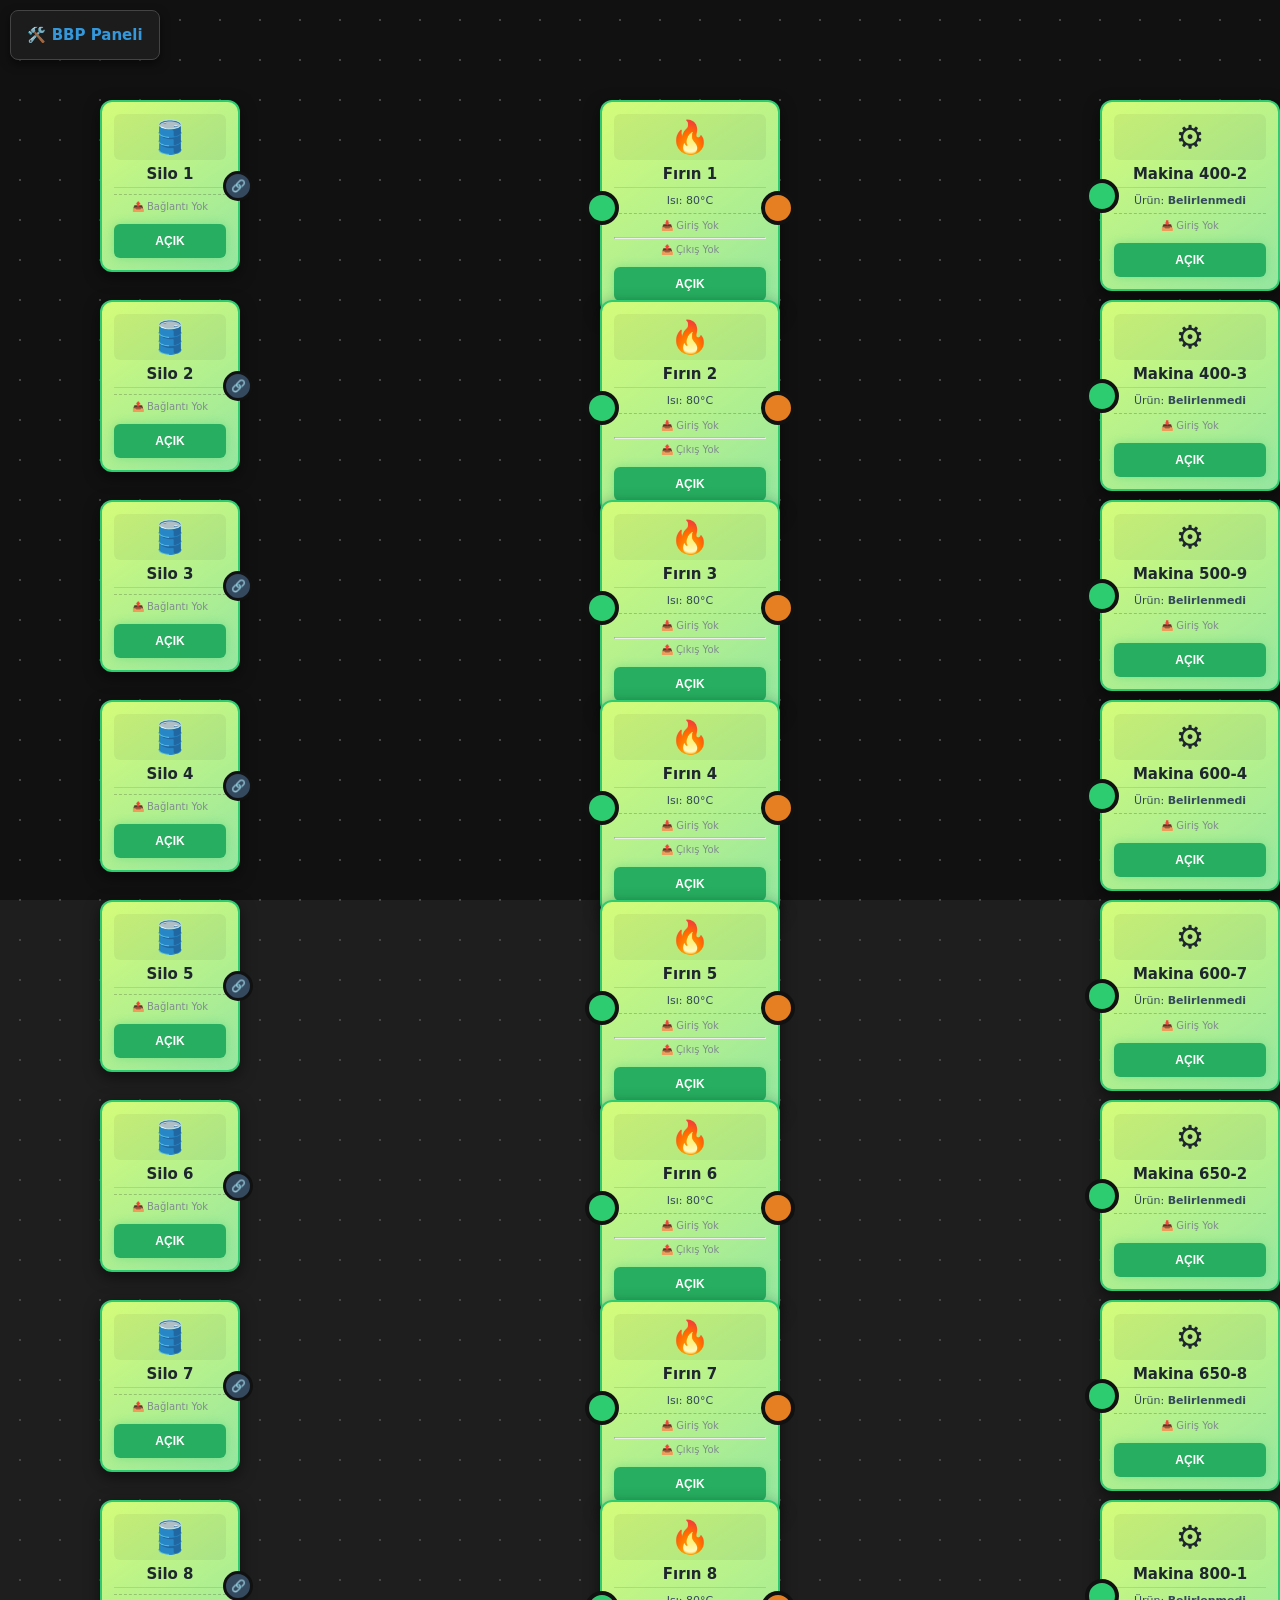
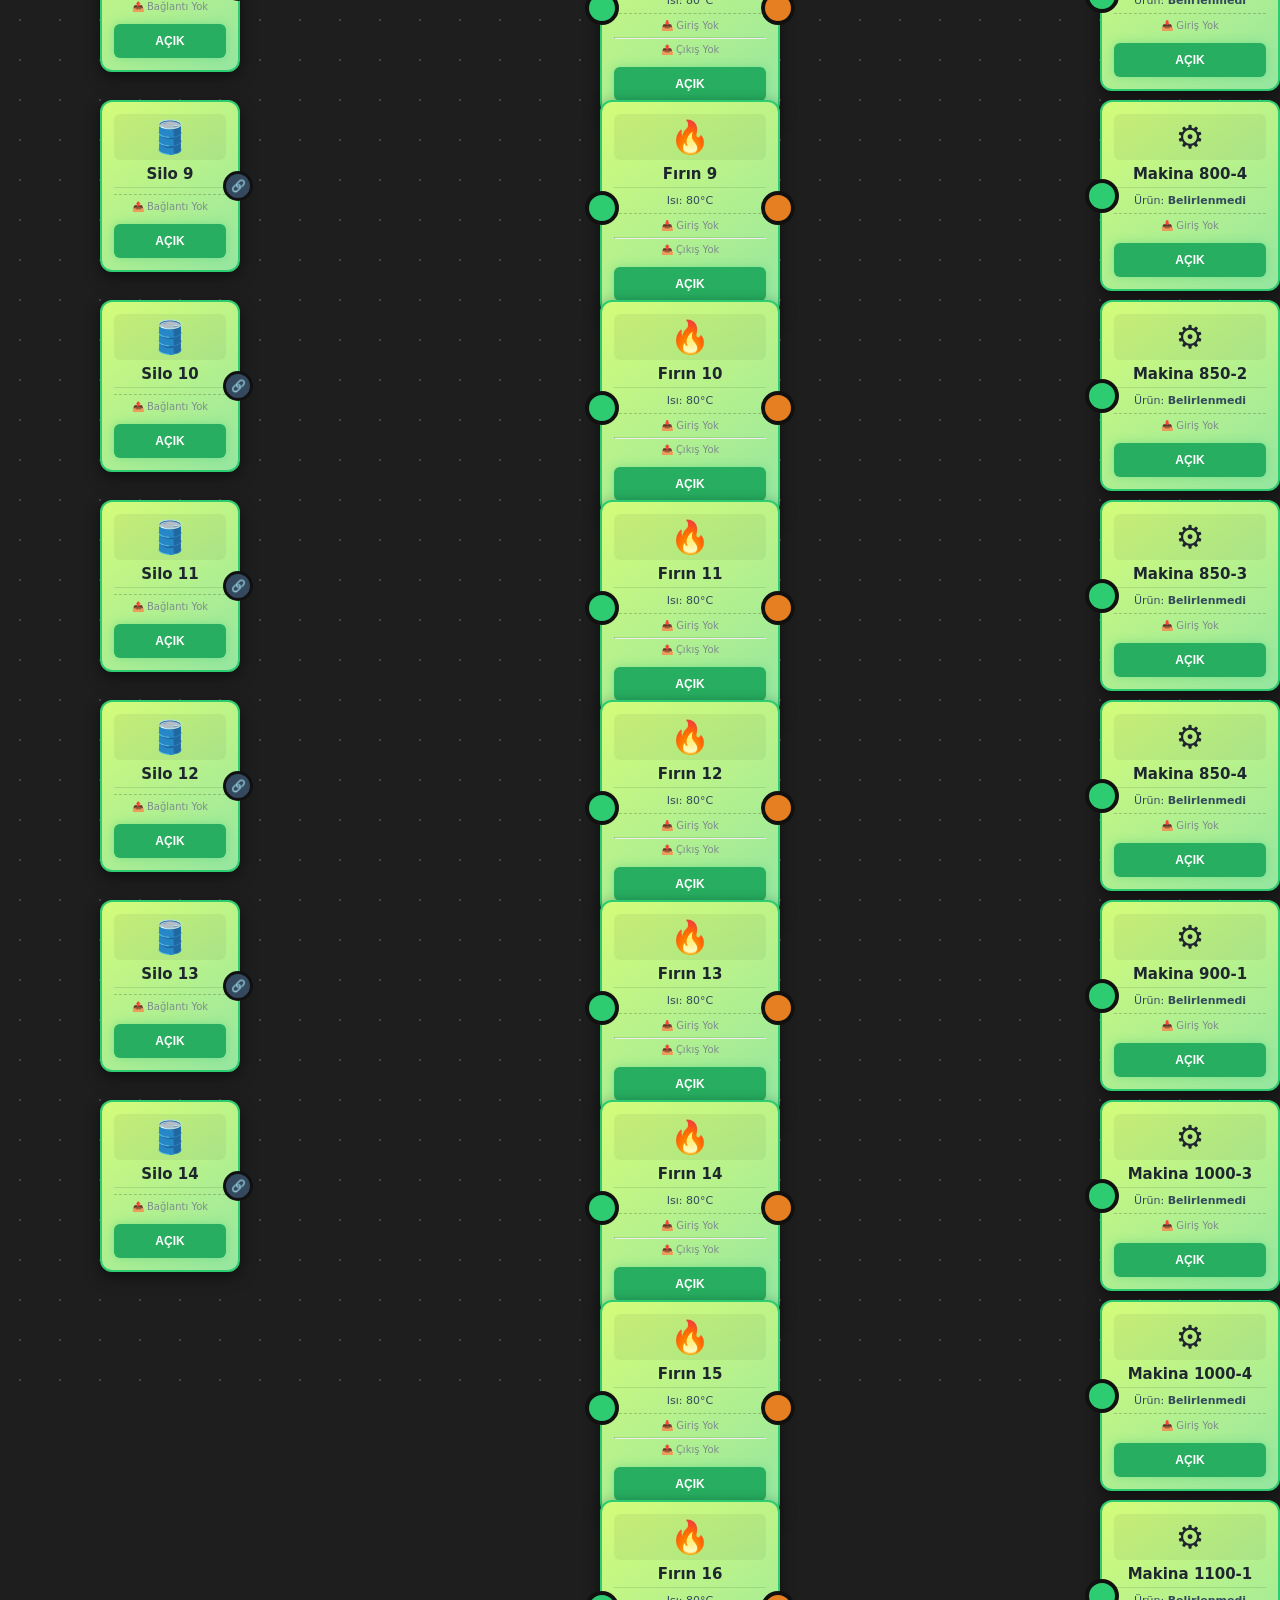
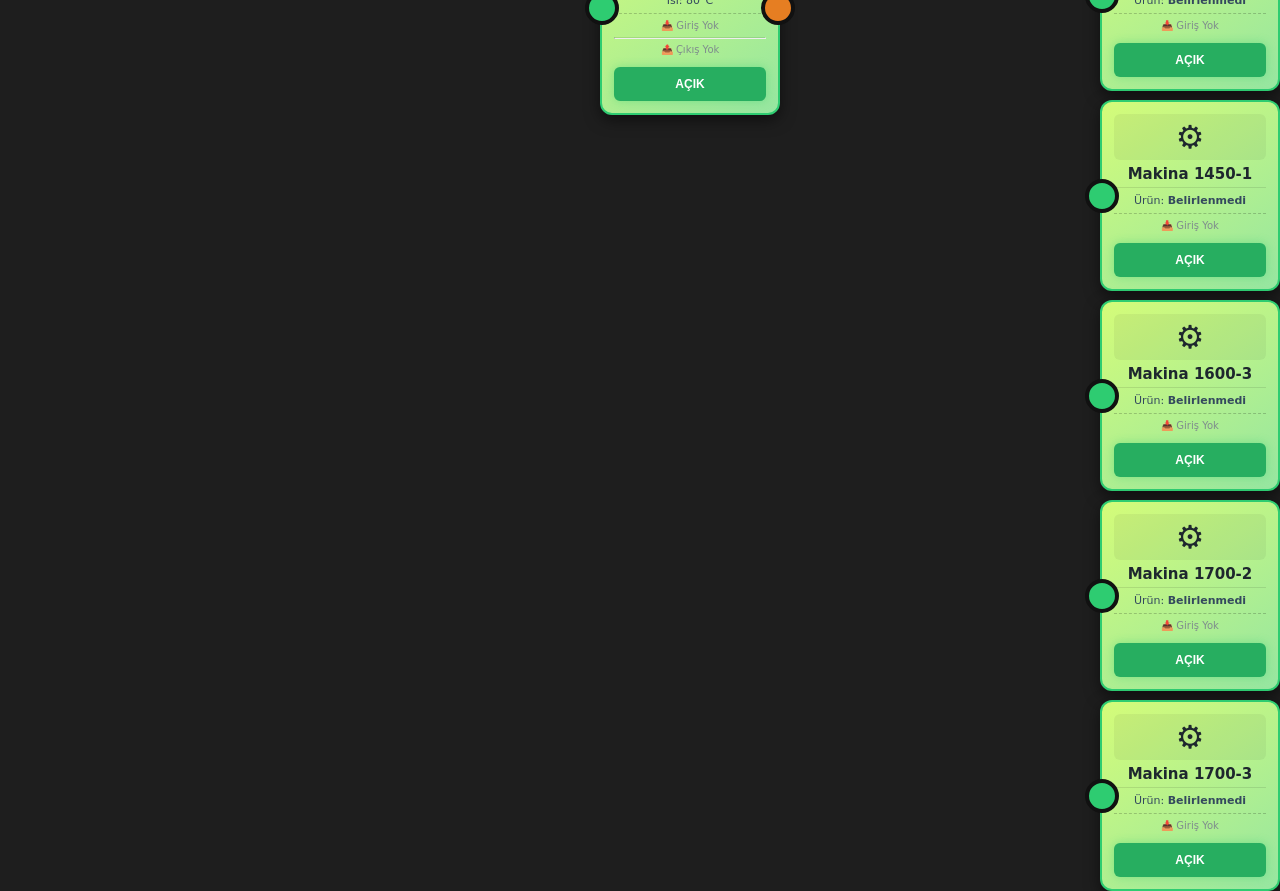
==== index.html @ f8eae9a3 "Update title and content in index.html" ====
<!DOCTYPE html>
<html lang="tr">
<head>
    <meta charset="UTF-8">
    <meta name="viewport" content="width=device-width, initial-scale=1.0, maximum-scale=1.0, user-scalable=no, viewport-fit=cover">
    <title>BBP Kunststoffwerk - SCADA v3.0 Çoklu Besleme</title>
    <link rel="stylesheet" href="css/style.css">
</head>
<body>

    <div id="kontrol-paneli">
        <h2 id="panel-baslik">🛠️ BBP Paneli</h2>
        <div id="panel-icerik">
            <div class="zoom-araclari">
                <button id="btn-zoom-out">-</button>
                <span id="zoom-seviyesi">100%</span>
                <button id="btn-zoom-in">+</button>
            </div>
            <button id="btn-kilitle" class="kilit-acik">🔓 Konumlar Serbest</button>
            <p style="font-size:10px; color:#aaa; margin:6px 0 0 0; text-align:center;">
                Makinalara artık 3 adede kadar varil eklenebilir.
            </p>
            <div style="font-size:9px; color:#f1c40f; text-align:center; margin-top:4px; border-top:1px solid #444; padding-top:2px; font-weight:bold;">v3.0 - Çoklu Konteyner</div>
        </div>
    </div>

    <!-- MİKRO-DENETİM BİLDİRİMİ -->
    <div id="audit-toast" class="audit-toast" style="display:none;">
        <div class="audit-icerik">
            <span id="audit-mesaj">Silo 1 (0002.01B) hala aynı mı?</span>
            <div class="audit-butonlar">
                <button id="btn-audit-evet" class="btn-onay">👍 Evet, Aynı</button>
                <button id="btn-audit-hayir" class="btn-red">🛑 Hayır, Değişti</button>
            </div>
        </div>
    </div>

    <main id="fabrika-sahasi">
        <div id="sahne">
            <canvas id="cizim-alani" width="3000" height="3000"></canvas>
            <div id="cihazlar-kapsayici"></div>
        </div>
    </main>

    <!-- AKILLI MODAL (3 KONTEYNER SLOTU İLE) -->
    <div id="detay-modal" class="modal" style="display: none;">
        <div class="modal-icerik">
            <span class="kapat-btn" id="modal-kapat">&times;</span>
            <h3 id="modal-baslik">Detay Ayarları</h3>
            
            <div id="makina-recete-alani" style="display:none; background:#dff9fb; padding:10px; border-radius:5px; margin-bottom:10px;">
                <label style="color:#2980b9; font-weight:bold; font-size:12px;">🧠 Hafızadaki Üretim Reçeteleri:</label>
                <select id="modal-recete-secici" class="modal-input" style="padding:8px; margin-top:4px;"></select>
                <button id="btn-recete-yukle" style="background:#2980b9; color:#fff; border:none; padding:8px; border-radius:4px; cursor:pointer; width:100%; font-weight:bold;">🔄 Seçili Reçeteyi Haritaya Bağla</button>
            </div>

            <label id="modal-etiket">Ana Bilgi / Ürün Kodu:</label>
            <input type="text" id="modal-input-veri" class="modal-input">
            
            <div id="silo-ozel-bilgiler" style="display: none;">
                <label>Artikel Kodu:</label>
                <input type="text" id="modal-input-kod" class="modal-input">
                <label>Teknik Özellikler / Notlar:</label>
                <textarea id="modal-input-teknik" class="modal-input" rows="2"></textarea>
            </div>

            <!-- YENİ: 3 SLOTLU EK BESLEME ALANI -->
            <div id="ek-besleme-alani" style="display: none; background: #ffeaa7; padding: 10px; border-radius: 5px; margin-bottom: 10px;">
                <h4 style="margin: 0 0 8px 0; color: #d35400; font-size:13px;">➕ Ek Konteyner / Dozajlama</h4>
                
                <div id="ek-slot-1">
                    <label style="font-size:11px; font-weight:bold;">1. Ünite:</label>
                    <div style="display:flex; gap:5px; margin-bottom:8px;">
                        <select id="modal-ek-tip-1" class="modal-input" style="padding:6px; margin:0; flex:1;">
                            <option value="yok">Yok</option><option value="merkez">Merkezî</option><option value="lokal">Lokal</option>
                        </select>
                        <input type="text" id="modal-ek-malzeme-1" class="modal-input" placeholder="Malzeme..." style="padding:6px; margin:0; flex:2;">
                    </div>
                </div>

                <div id="ek-slot-2" style="display: none; border-top:1px dashed #d35400; padding-top:8px;">
                    <label style="font-size:11px; font-weight:bold;">2. Ünite (Sadece Makine):</label>
                    <div style="display:flex; gap:5px; margin-bottom:8px;">
                        <select id="modal-ek-tip-2" class="modal-input" style="padding:6px; margin:0; flex:1;">
                            <option value="yok">Yok</option><option value="merkez">Merkezî</option><option value="lokal">Lokal</option>
                        </select>
                        <input type="text" id="modal-ek-malzeme-2" class="modal-input" placeholder="Malzeme..." style="padding:6px; margin:0; flex:2;">
                    </div>
                </div>

                <div id="ek-slot-3" style="display: none; border-top:1px dashed #d35400; padding-top:8px;">
                    <label style="font-size:11px; font-weight:bold;">3. Ünite (Sadece Makine):</label>
                    <div style="display:flex; gap:5px; margin-bottom:4px;">
                        <select id="modal-ek-tip-3" class="modal-input" style="padding:6px; margin:0; flex:1;">
                            <option value="yok">Yok</option><option value="merkez">Merkezî</option><option value="lokal">Lokal</option>
                        </select>
                        <input type="text" id="modal-ek-malzeme-3" class="modal-input" placeholder="Malzeme..." style="padding:6px; margin:0; flex:2;">
                    </div>
                </div>
            </div>
            
            <div id="gelen-baglantilar-alani" style="background: #eef2f5; padding: 10px; border-radius: 5px; margin-bottom: 10px;">
                <h4 style="margin: 0 0 5px 0; color: #2c3e50; font-size:14px;">📥 Gelen Malzemeler</h4>
                <ul id="gelen-listesi" style="margin: 0; padding-left: 0; list-style:none; font-size: 13px; color: #444;"></ul>
            </div>
            
            <div id="modal-baglanti-alani">
                <hr>
                <h4 style="margin-bottom: 5px; font-size:14px;">📤 Giden Bağlantı Seçimi</h4>
                <div id="silo-kanallari-inputlari">
                    <label style="color:#f1c40f; font-weight:bold;">Kanal 1 Hedefleri:</label> <div id="modal-kanal-1" class="hedef-secici"></div>
                    <label style="color:#3498db; font-weight:bold;">Kanal 2 Hedefleri:</label> <div id="modal-kanal-2" class="hedef-secici"></div>
                    <label style="color:#e74c3c; font-weight:bold;">Kanal 3 Hedefleri:</label> <div id="modal-kanal-3" class="hedef-secici"></div>
                    <label style="color:#bdc3c7; font-weight:bold;">Kanal 4 Hedefleri:</label> <div id="modal-kanal-4" class="hedef-secici"></div>
                </div>
                <div id="firin-hedef-inputu" style="display: none;">
                    <label style="color:#e67e22; font-weight:bold;">Hedef Makinalar:</label> <div id="modal-firin-hedef" class="hedef-secici"></div>
                </div>
            </div>
            
            <button id="modal-kaydet" class="kaydet-btn">Kaydet (Reçeteyi Öğren)</button>
            <button id="modal-kapat-alt" class="kapat-alt-btn">İptal / Kapat</button>
        </div>
    </div>

    <script src="js/script.js"></script>
</body>
</html>
---- css/style.css ----
:root {
  --bg: #1e1e1e; --card: #2c3e50; --text: #ecf0f1;
  --accent: #3498db; --danger: #e74c3c; --success: #2ecc71;
  font-family: system-ui, sans-serif;
}
* { box-sizing: border-box; } 
body { margin: 0; background: var(--bg); color: var(--text); overflow: hidden; user-select: none; -webkit-user-select: none; }

#kontrol-paneli { position: fixed; top: 10px; left: 10px; z-index: 2000; background: rgba(30, 30, 30, 0.95); backdrop-filter: blur(5px); padding: 10px; border-radius: 8px; border: 1px solid #444; box-shadow: 0 4px 10px rgba(0,0,0,0.5); width: 150px; transition: all 0.3s ease; overflow: hidden; }
#panel-baslik { margin: 0; font-size: 15px; color: #3498db; text-align: center; cursor: pointer; padding: 5px 0;}
#panel-icerik { max-height: 0; opacity: 0; transition: all 0.3s ease; }
#kontrol-paneli:hover, #kontrol-paneli.acik { width: 180px; }
#kontrol-paneli:hover #panel-icerik, #kontrol-paneli.acik #panel-icerik { max-height: 250px; opacity: 1; margin-top: 10px; }

.zoom-araclari { display: flex; align-items: center; justify-content: space-between; gap: 5px; }
.zoom-araclari button { background: #333; color: #fff; border: 1px solid #555; padding: 10px 14px; border-radius: 6px; font-weight:bold; font-size: 16px; cursor:pointer;}
#zoom-seviyesi { font-size: 14px; font-weight: bold; width: 45px; text-align: center; }

#btn-kilitle { width: 100%; margin-top: 8px; border: none; padding: 8px; border-radius: 6px; font-weight: bold; font-size: 11px; cursor: pointer; color: white; transition: 0.2s; }
.kilit-acik { background: #e74c3c; }
.kilit-kapali { background: #27ae60; box-shadow: 0 0 8px rgba(46, 204, 113, 0.5); }

#fabrika-sahasi { width: 100vw; height: 100vh; position: relative; background: #111; touch-action: none; }
#sahne { width: 3000px; height: 3000px; position: absolute; top: 0; left: 0; background-image: radial-gradient(#444 1px, transparent 1px); background-size: 40px 40px; transform-origin: 0 0; transition: transform 0.2s ease-out; }
#cizim-alani { position: absolute; top: 0; left: 0; pointer-events: none; z-index: 1; }
#cihazlar-kapsayici { position: absolute; top: 0; left: 0; width: 100%; height: 100%; z-index: 2; }

/* KUTULAR VE AKILLI DARALMA (SİLOLAR) */
.kutu { padding: 12px; border-radius: 12px; box-shadow: 0 5px 15px rgba(0,0,0,0.5); position: absolute; width: 180px; cursor: grab; transition: all 0.3s ease; }
.kutu-aktif { background: linear-gradient(145deg, #d4fc79, #96e6a1); color: #1e272e; border: 2px solid #2ecc71; }
.kutu-kapali { background: linear-gradient(145deg, #e2e2e2, #c9d6ff); color: #2d3436; border: 2px solid #95a5a6; opacity: 0.9; }

.kutu[data-tip="silo"] { width: 140px; z-index: 10; }
.kutu[data-tip="silo"] .kutu-detay-gizli { display: none; padding-bottom: 6px; border-bottom: 1px dashed rgba(0,0,0,0.1); margin-bottom: 6px; font-size:11px; text-align:center;}
.kutu[data-tip="silo"].expanded { width: 190px; z-index: 100 !important; box-shadow: 0 10px 30px rgba(0,0,0,0.8); }
.kutu[data-tip="silo"].expanded .kutu-detay-gizli { display: block; }

/* YENİ: DİNAMİK SEYYAR KONTEYNER (VARİL) TASARIMI */
.seyyar-konteyner { width: 100px; padding: 6px; background: linear-gradient(145deg, #ecf0f1, #bdc3c7); color: #2c3e50; border: 3px solid #3498db; border-radius: 10px; z-index: 15; font-size: 10px; cursor: grab; text-align: center; box-shadow: 0 5px 15px rgba(0,0,0,0.6); position: absolute; transition: transform 0.2s;}
.seyyar-konteyner:active { transform: scale(0.95); }
.seyyar-ikon { font-size: 26px; margin-bottom: 2px; pointer-events:none;}

.kutu-ikon { font-size: 32px; text-align: center; margin-bottom: 5px; background: rgba(0,0,0,0.05); border-radius: 6px; padding: 4px; pointer-events: none;}
.kutu-baslik { font-weight: bold; font-size: 15px; text-align: center; border-bottom: 1px solid rgba(0,0,0,0.1); padding-bottom: 4px; margin-bottom: 6px; pointer-events: none;}
.kutu-bilgi { font-size: 11px; text-align: center; color: #34495e; line-height: 1.3; pointer-events: auto;}

.guc-dugmeleri { display: flex; margin-top: 10px; width: 100%; }
.btn-toggle { width: 100%; border: none; padding: 10px; font-weight: bold; border-radius: 6px; font-size: 12px; cursor: pointer; color: white; transition: 0.2s;}
.btn-toggle.btn-on { background: #27ae60; box-shadow: 0 0 10px rgba(46, 204, 113, 0.4); }
.btn-toggle.btn-off { background: #c0392b; box-shadow: 0 0 10px rgba(231, 76, 60, 0.4); }

.durum-paneli { position: absolute; top: 8px; right: 8px; display: flex; flex-direction: column; gap: 4px; z-index: 5; pointer-events: none;}
.led { width: 14px; height: 14px; border-radius: 50%; border: 2px solid rgba(0,0,0,0.3); background: #7f8c8d; box-shadow: inset 0 1px 2px rgba(255,255,255,0.4); }
.led-silo { background: #e67e22; box-shadow: 0 0 8px #e67e22; } 
.led-firin { background: #e74c3c; box-shadow: 0 0 8px #e74c3c; } 
.led-ek-merkez { background: #1b1464; box-shadow: 0 0 8px #3498db; } 
.led-ek-lokal { background: #00a8ff; box-shadow: 0 0 8px #00a8ff; } 

/* YAPRAK MENÜ & NODLAR */
.silo-ana-node { position: absolute; right: -15px; top: 50%; margin-top: -15px; width: 30px; height: 30px; border-radius: 50%; background: #34495e; border: 3px solid #111; z-index: 12; cursor: pointer; display: flex; align-items: center; justify-content: center; font-size: 12px; transition: 0.2s;}
.silo-ana-node:active { transform: scale(0.9); }

.silo-yaprak-menu { position: absolute; right: -45px; top: 50%; margin-top: -65px; width: 30px; height: 130px; display: flex; flex-direction: column; justify-content: space-around; z-index: 11; opacity: 0; pointer-events: none; visibility: hidden; transition: all 0.3s ease; transform: translateX(-20px); }
.silo-yaprak-menu.acik { opacity: 1; pointer-events: auto; visibility: visible; transform: translateX(0); }
.silo-yaprak-menu .node-out { position: relative; right: 0; top: 0; margin: 0; width: 26px; height: 26px; }

.node-in, .node-out { width: 34px; height: 34px; border-radius: 50%; position: absolute; border: 4px solid #111; z-index: 10; cursor: pointer;}
.node-in { background: #2ecc71; left: -17px; top: 50%; margin-top: -17px; }
.node-out.tekli { top: 50%; margin-top: -17px; background: #e67e22; right: -17px; }
.node-ch1 { background: #f1c40f !important; } .node-ch2 { background: #3498db !important; } .node-ch3 { background: #e74c3c !important; } .node-ch4 { background: #bdc3c7 !important; }

.node-secili { border-color: #fff !important; animation: blink 1s infinite; transform: scale(1.2) !important; z-index: 20 !important;}
@keyframes blink { 0% { box-shadow: 0 0 10px #fff; } 50% { box-shadow: 0 0 20px #fff; } 100% { box-shadow: 0 0 10px #fff; } }

.goto-cihaz { color: #d35400; text-decoration: underline; cursor: pointer; font-weight: bold; padding: 2px; }
.goto-cihaz:active { background: rgba(0,0,0,0.1); }

/* PENCERE & LİSTELER */
.modal { position: fixed; z-index: 3000; left: 0; top: 0; width: 100%; height: 100%; background: rgba(0,0,0,0.8); display:flex; align-items:center; justify-content:center;}
.modal-icerik { background: #ecf0f1; color: #2c3e50; padding: 20px; border-radius: 12px; width: 95%; max-width: 350px; position: relative; max-height:90vh; overflow-y:auto; touch-action: auto;}
.kapat-btn { position: absolute; right: 15px; top: 10px; font-size: 32px; cursor: pointer; color:#e74c3c; }
.modal-input { width: 100%; padding: 12px; margin: 4px 0 12px 0; border: 1px solid #bdc3c7; border-radius:6px; font-size:14px; }
textarea.modal-input { resize: vertical; font-family: inherit; }
.kaydet-btn { background: var(--accent); color: white; width: 100%; padding: 15px; border: none; border-radius:6px; font-weight:bold; font-size:16px; margin-top:5px; cursor:pointer;}
.kapat-alt-btn { background: #7f8c8d; color: white; width: 100%; padding: 12px; border: none; border-radius:6px; font-weight:bold; font-size:14px; margin-top:5px; cursor:pointer;}
.btn-kopar { background:#e74c3c; color:white; border:none; padding:4px 8px; border-radius:4px; font-size:11px; font-weight:bold; cursor:pointer; float:right; margin-left:8px;}
.liste-satiri { background:#fff; margin-bottom:5px; padding:8px; border-radius:4px; border:1px solid #ddd; overflow:hidden; font-size:12px;}

.hedef-secici { max-height: 140px; overflow-y: auto; background: #fff; border: 1px solid #bdc3c7; border-radius: 6px; padding: 5px; margin-bottom: 12px; }
.hedef-lbl { display: block; padding: 8px; border-bottom: 1px solid #f1f2f6; font-size: 13px; cursor: pointer; color: #34495e; transition: 0.2s;}
.hedef-lbl:hover { background: #f1f2f6; }
.hedef-lbl input { margin-right: 10px; transform: scale(1.2); }
.hedef-lbl.secili { background: #dff9fb; color: #2980b9; font-weight: bold; border-left: 4px solid #2980b9; }

/* YENİ: MİKRO-DENETİM (AUDIT) TOAST BİLDİRİMİ */
.audit-toast { position: fixed; top: 20px; left: 50%; transform: translateX(-50%); background: #2c3e50; color: white; padding: 15px 20px; border-radius: 10px; z-index: 4000; box-shadow: 0 10px 30px rgba(0,0,0,0.6); border-bottom: 5px solid #f1c40f; display: flex; flex-direction: column; align-items: center; gap: 12px; font-size: 15px; animation: slideDown 0.4s cubic-bezier(0.175, 0.885, 0.32, 1.275); text-align: center; width: 90%; max-width: 320px; }
@keyframes slideDown { from { top: -150px; opacity: 0; } to { top: 20px; opacity: 1; } }
.audit-butonlar { display: flex; gap: 10px; width: 100%; }
.btn-onay { background: #27ae60; color: white; border: none; padding: 10px; border-radius: 6px; cursor: pointer; flex: 1; font-weight: bold; font-size: 13px; }
.btn-onay:active { background: #219653; }
.btn-red { background: #c0392b; color: white; border: none; padding: 10px; border-radius: 6px; cursor: pointer; flex: 1; font-weight: bold; font-size: 13px; }
.btn-red:active { background: #a53125; }
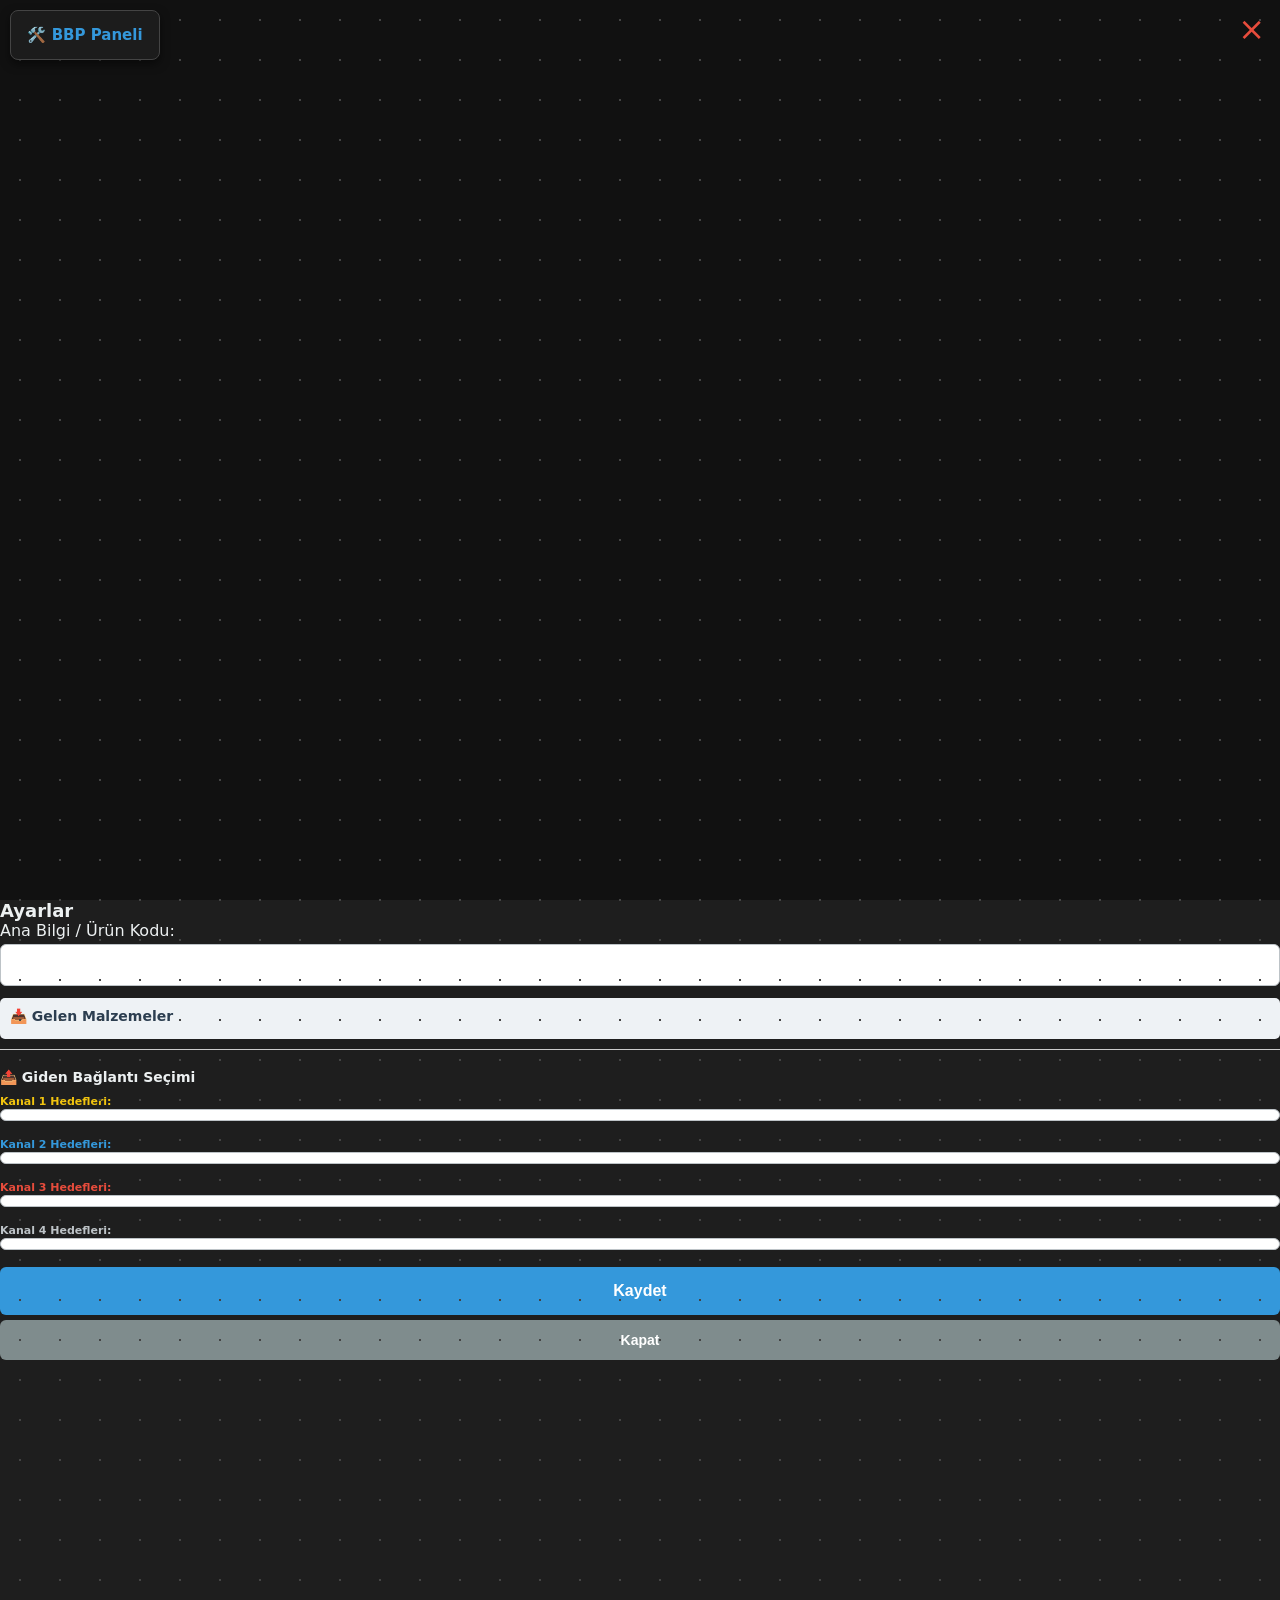
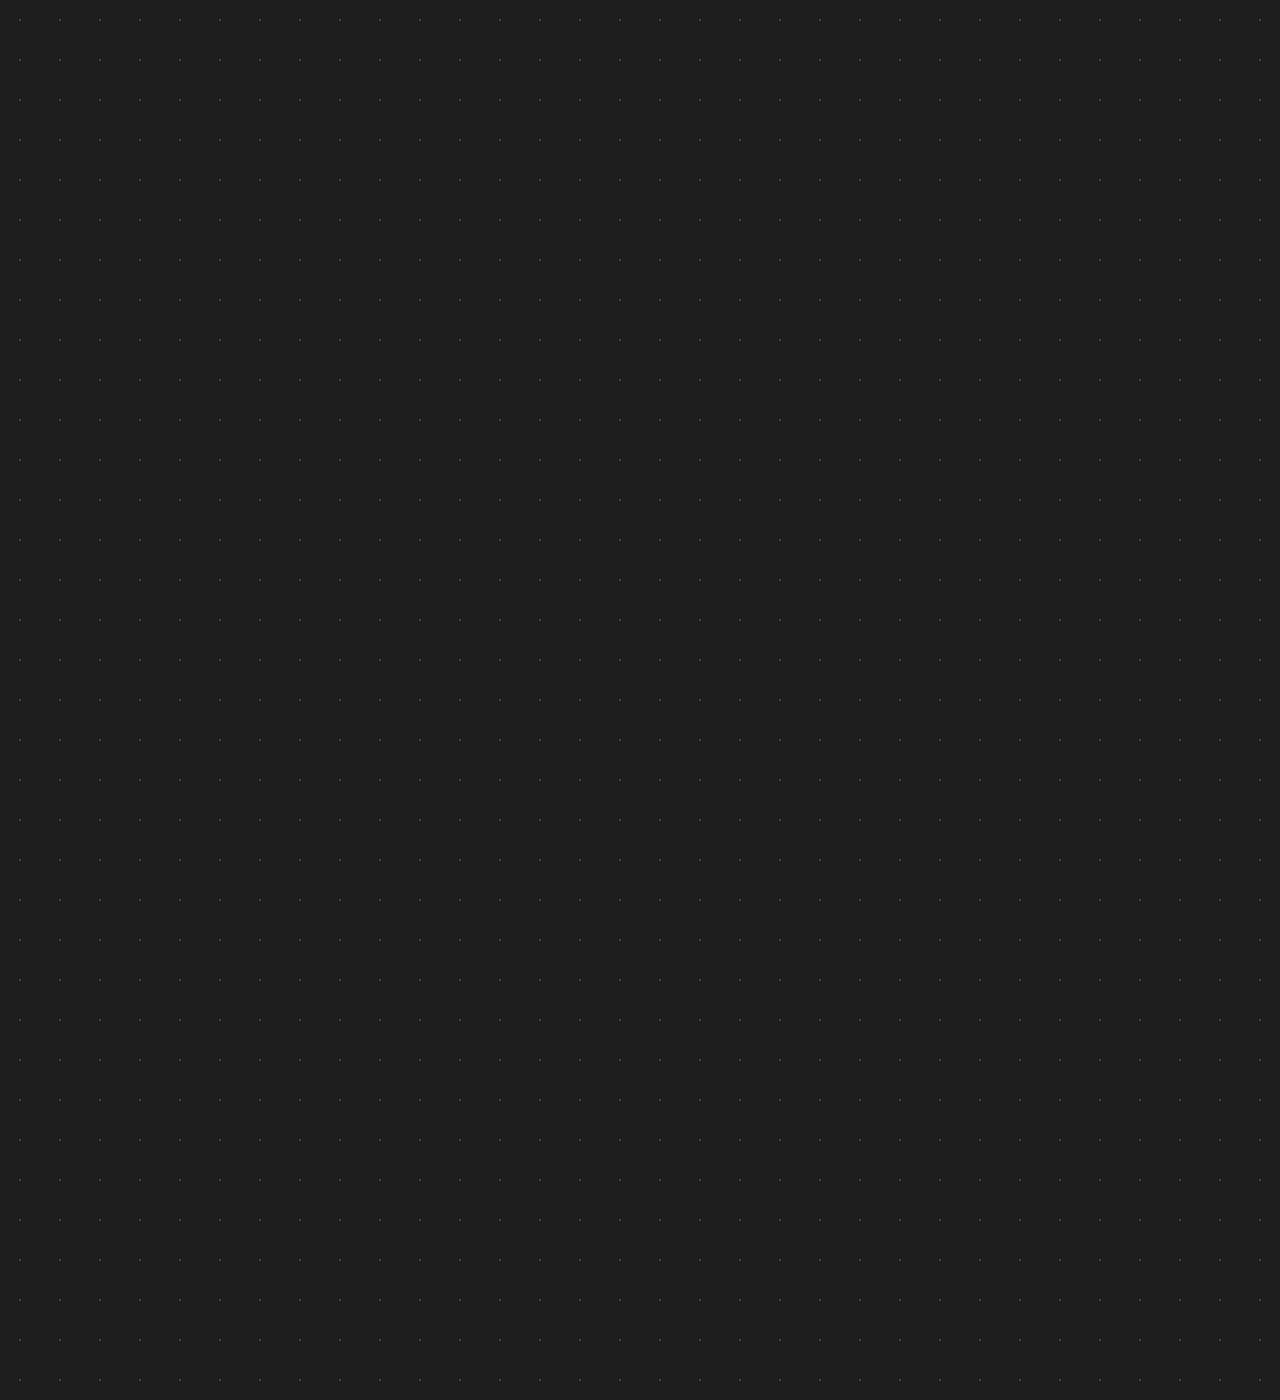
==== commit 69e9ae81: "Update index.html" ====
--- a/index.html
+++ b/index.html
@@ -3,11 +3,12 @@
 <head>
     <meta charset="UTF-8">
     <meta name="viewport" content="width=device-width, initial-scale=1.0, maximum-scale=1.0, user-scalable=no, viewport-fit=cover">
-    <title>BBP Kunststoffwerk - SCADA v3.0 Çoklu Besleme</title>
+    <title>BBP Kunststoffwerk - SCADA v3.1</title>
     <link rel="stylesheet" href="css/style.css">
 </head>
 <body>
 
+    <!-- KONTROL PANELİ -->
     <div id="kontrol-paneli">
         <h2 id="panel-baslik">🛠️ BBP Paneli</h2>
         <div id="panel-icerik">
@@ -17,41 +18,43 @@
                 <button id="btn-zoom-in">+</button>
             </div>
             <button id="btn-kilitle" class="kilit-acik">🔓 Konumlar Serbest</button>
-            <p style="font-size:10px; color:#aaa; margin:6px 0 0 0; text-align:center;">
-                Makinalara artık 3 adede kadar varil eklenebilir.
-            </p>
-            <div style="font-size:9px; color:#f1c40f; text-align:center; margin-top:4px; border-top:1px solid #444; padding-top:2px; font-weight:bold;">v3.0 - Çoklu Konteyner</div>
+            <p style="font-size:10px; color:#aaa; margin:6px 0 0 0; text-align:center;">Ayarlar için kutudaki ⚙️ ikonuna tıklayın.</p>
+            <div style="font-size:9px; color:#2ecc71; text-align:center; margin-top:4px; border-top:1px solid #444; padding-top:2px; font-weight:bold;">v3.1 - SVG & Optimizasyon</div>
         </div>
     </div>
 
     <!-- MİKRO-DENETİM BİLDİRİMİ -->
     <div id="audit-toast" class="audit-toast" style="display:none;">
         <div class="audit-icerik">
-            <span id="audit-mesaj">Silo 1 (0002.01B) hala aynı mı?</span>
+            <span id="audit-mesaj">Silo 1 hala aynı mı?</span>
             <div class="audit-butonlar">
-                <button id="btn-audit-evet" class="btn-onay">👍 Evet, Aynı</button>
-                <button id="btn-audit-hayir" class="btn-red">🛑 Hayır, Değişti</button>
+                <button id="btn-audit-evet" class="btn-onay">👍 Evet</button>
+                <button id="btn-audit-hayir" class="btn-red">🛑 Hayır</button>
             </div>
         </div>
     </div>
 
+    <!-- ANA HARİTA (SAHNE) -->
     <main id="fabrika-sahasi">
         <div id="sahne">
-            <canvas id="cizim-alani" width="3000" height="3000"></canvas>
+            <!-- CANVAS GİTTİ, SVG GELDİ (Sonsuz alan, %100 netlik) -->
+            <svg id="cizim-alani" style="position:absolute; top:0; left:0; width:100%; height:100%; overflow:visible; pointer-events:none; z-index:1;"></svg>
             <div id="cihazlar-kapsayici"></div>
         </div>
     </main>
 
-    <!-- AKILLI MODAL (3 KONTEYNER SLOTU İLE) -->
-    <div id="detay-modal" class="modal" style="display: none;">
-        <div class="modal-icerik">
+    <!-- YENİ: KAYAR ÇEKMECE PANEL (SİYAH MODAL YERİNE) -->
+    <div id="ayar-paneli" class="yan-panel">
+        <div class="panel-baslik-bar">
+            <h3 id="modal-baslik" style="margin:0; font-size:18px;">Ayarlar</h3>
             <span class="kapat-btn" id="modal-kapat">&times;</span>
-            <h3 id="modal-baslik">Detay Ayarları</h3>
-            
+        </div>
+        
+        <div class="panel-icerik-kaydirma">
             <div id="makina-recete-alani" style="display:none; background:#dff9fb; padding:10px; border-radius:5px; margin-bottom:10px;">
-                <label style="color:#2980b9; font-weight:bold; font-size:12px;">🧠 Hafızadaki Üretim Reçeteleri:</label>
+                <label style="color:#2980b9; font-weight:bold; font-size:12px;">🧠 Hafızadaki Reçeteler:</label>
                 <select id="modal-recete-secici" class="modal-input" style="padding:8px; margin-top:4px;"></select>
-                <button id="btn-recete-yukle" style="background:#2980b9; color:#fff; border:none; padding:8px; border-radius:4px; cursor:pointer; width:100%; font-weight:bold;">🔄 Seçili Reçeteyi Haritaya Bağla</button>
+                <button id="btn-recete-yukle" style="background:#2980b9; color:#fff; border:none; padding:8px; border-radius:4px; cursor:pointer; width:100%; font-weight:bold; margin-top:5px;">🔄 Reçeteyi Haritaya Bağla</button>
             </div>
 
             <label id="modal-etiket">Ana Bilgi / Ürün Kodu:</label>
@@ -64,10 +67,8 @@
                 <textarea id="modal-input-teknik" class="modal-input" rows="2"></textarea>
             </div>
 
-            <!-- YENİ: 3 SLOTLU EK BESLEME ALANI -->
             <div id="ek-besleme-alani" style="display: none; background: #ffeaa7; padding: 10px; border-radius: 5px; margin-bottom: 10px;">
                 <h4 style="margin: 0 0 8px 0; color: #d35400; font-size:13px;">➕ Ek Konteyner / Dozajlama</h4>
-                
                 <div id="ek-slot-1">
                     <label style="font-size:11px; font-weight:bold;">1. Ünite:</label>
                     <div style="display:flex; gap:5px; margin-bottom:8px;">
@@ -77,9 +78,8 @@
                         <input type="text" id="modal-ek-malzeme-1" class="modal-input" placeholder="Malzeme..." style="padding:6px; margin:0; flex:2;">
                     </div>
                 </div>
-
                 <div id="ek-slot-2" style="display: none; border-top:1px dashed #d35400; padding-top:8px;">
-                    <label style="font-size:11px; font-weight:bold;">2. Ünite (Sadece Makine):</label>
+                    <label style="font-size:11px; font-weight:bold;">2. Ünite:</label>
                     <div style="display:flex; gap:5px; margin-bottom:8px;">
                         <select id="modal-ek-tip-2" class="modal-input" style="padding:6px; margin:0; flex:1;">
                             <option value="yok">Yok</option><option value="merkez">Merkezî</option><option value="lokal">Lokal</option>
@@ -87,10 +87,9 @@
                         <input type="text" id="modal-ek-malzeme-2" class="modal-input" placeholder="Malzeme..." style="padding:6px; margin:0; flex:2;">
                     </div>
                 </div>
-
                 <div id="ek-slot-3" style="display: none; border-top:1px dashed #d35400; padding-top:8px;">
-                    <label style="font-size:11px; font-weight:bold;">3. Ünite (Sadece Makine):</label>
-                    <div style="display:flex; gap:5px; margin-bottom:4px;">
+                    <label style="font-size:11px; font-weight:bold;">3. Ünite:</label>
+                    <div style="display:flex; gap:5px;">
                         <select id="modal-ek-tip-3" class="modal-input" style="padding:6px; margin:0; flex:1;">
                             <option value="yok">Yok</option><option value="merkez">Merkezî</option><option value="lokal">Lokal</option>
                         </select>
@@ -105,21 +104,21 @@
             </div>
             
             <div id="modal-baglanti-alani">
-                <hr>
+                <hr style="border:0; border-top:1px solid #ccc; margin:10px 0;">
                 <h4 style="margin-bottom: 5px; font-size:14px;">📤 Giden Bağlantı Seçimi</h4>
                 <div id="silo-kanallari-inputlari">
-                    <label style="color:#f1c40f; font-weight:bold;">Kanal 1 Hedefleri:</label> <div id="modal-kanal-1" class="hedef-secici"></div>
-                    <label style="color:#3498db; font-weight:bold;">Kanal 2 Hedefleri:</label> <div id="modal-kanal-2" class="hedef-secici"></div>
-                    <label style="color:#e74c3c; font-weight:bold;">Kanal 3 Hedefleri:</label> <div id="modal-kanal-3" class="hedef-secici"></div>
-                    <label style="color:#bdc3c7; font-weight:bold;">Kanal 4 Hedefleri:</label> <div id="modal-kanal-4" class="hedef-secici"></div>
+                    <label style="color:#f1c40f; font-weight:bold; font-size:11px;">Kanal 1 Hedefleri:</label> <div id="modal-kanal-1" class="hedef-secici"></div>
+                    <label style="color:#3498db; font-weight:bold; font-size:11px;">Kanal 2 Hedefleri:</label> <div id="modal-kanal-2" class="hedef-secici"></div>
+                    <label style="color:#e74c3c; font-weight:bold; font-size:11px;">Kanal 3 Hedefleri:</label> <div id="modal-kanal-3" class="hedef-secici"></div>
+                    <label style="color:#bdc3c7; font-weight:bold; font-size:11px;">Kanal 4 Hedefleri:</label> <div id="modal-kanal-4" class="hedef-secici"></div>
                 </div>
                 <div id="firin-hedef-inputu" style="display: none;">
-                    <label style="color:#e67e22; font-weight:bold;">Hedef Makinalar:</label> <div id="modal-firin-hedef" class="hedef-secici"></div>
+                    <label style="color:#e67e22; font-weight:bold; font-size:11px;">Hedef Makinalar:</label> <div id="modal-firin-hedef" class="hedef-secici"></div>
                 </div>
             </div>
             
-            <button id="modal-kaydet" class="kaydet-btn">Kaydet (Reçeteyi Öğren)</button>
-            <button id="modal-kapat-alt" class="kapat-alt-btn">İptal / Kapat</button>
+            <button id="modal-kaydet" class="kaydet-btn">Kaydet</button>
+            <button id="modal-kapat-alt" class="kapat-alt-btn">Kapat</button>
         </div>
     </div>
 
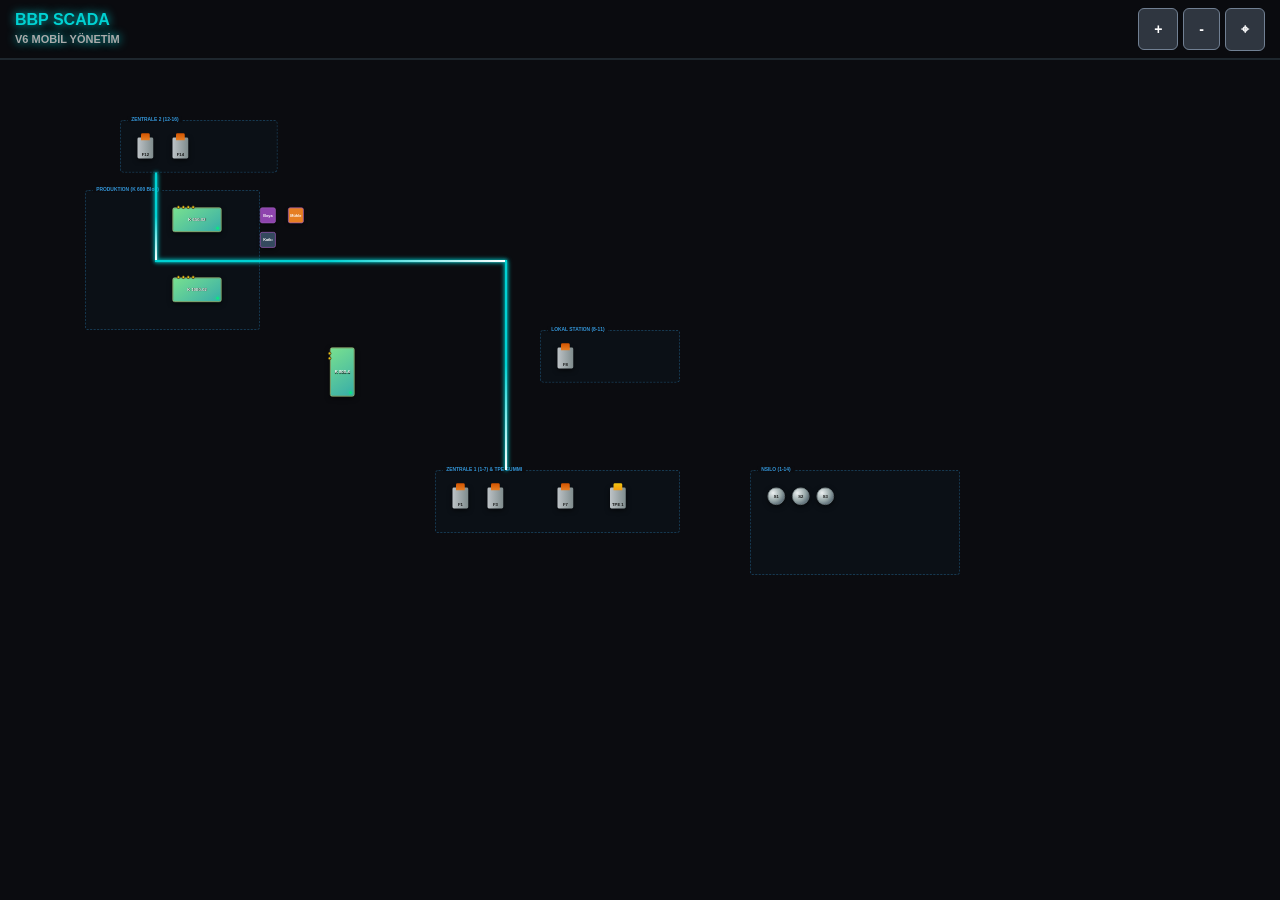
==== commit da7a3e36: "Rename harita_test.html to index.html" ====
--- a/index.html
+++ b/index.html
@@ -2,126 +2,263 @@
 <html lang="tr">
 <head>
     <meta charset="UTF-8">
+    <!-- Ekrana parmakla yanlışlıkla zoom yapılmasını kesin engeller -->
     <meta name="viewport" content="width=device-width, initial-scale=1.0, maximum-scale=1.0, user-scalable=no, viewport-fit=cover">
-    <title>BBP Kunststoffwerk - SCADA v3.1</title>
-    <link rel="stylesheet" href="css/style.css">
+    <title>BBP SCADA V6 - Mobil</title>
+    <style>
+        :root {
+            --bg-dark: #0b0c10; --grid-color: rgba(255, 255, 255, 0.05);
+            --machine-green: linear-gradient(145deg, #78e08f, #38ada9);
+            --machine-border: #b8e994;
+            --silo-metal: radial-gradient(circle at 30% 30%, #ecf0f1, #95a5a6, #2c3e50);
+            --oven-body: linear-gradient(to right, #bdc3c7, #7f8c8d);
+            --oven-motor: linear-gradient(to top, #e67e22, #d35400);
+            --pipe-main: #00d2d3; --pipe-glow: 0 0 10px #00d2d3, 0 0 15px #00d2d3;
+            --text-light: #ecf0f1;
+        }
+
+        * { box-sizing: border-box; user-select: none; -webkit-user-select: none; -webkit-touch-callout: none; font-family: 'Segoe UI', Tahoma, sans-serif; }
+        body { margin: 0; background-color: var(--bg-dark); color: var(--text-light); overflow: hidden; touch-action: none; overscroll-behavior: none; }
+
+        /* MOBİL UYUMLU ÜST BAR */
+        #top-bar { position: fixed; top: 0; left: 0; width: 100%; height: 60px; background: rgba(11, 12, 16, 0.95); border-bottom: 2px solid #1e272e; z-index: 2000; display: flex; align-items: center; justify-content: space-between; padding: 0 15px; backdrop-filter: blur(10px); }
+        .logo { font-size: 16px; font-weight: bold; color: var(--pipe-main); text-shadow: 0 0 10px var(--pipe-main); line-height: 1.1; }
+        
+        /* Parmak dostu büyük butonlar */
+        .controls { display: flex; gap: 5px; align-items: center; }
+        .controls button { background: #2f3640; color: white; border: 1px solid #718093; padding: 12px 15px; border-radius: 6px; font-weight: bold; font-size: 14px; }
+        .controls button:active { background: var(--pipe-main); color: #000; }
+
+        #scada-viewport { width: 100vw; height: 100vh; position: relative; overflow: hidden; }
+        #scada-canvas { width: 4500px; height: 3500px; position: absolute; top: 0; left: 0; background-image: linear-gradient(var(--grid-color) 1px, transparent 1px), linear-gradient(90deg, var(--grid-color) 1px, transparent 1px); background-size: 50px 50px; transform-origin: 0 0; }
+
+        /* BÖLGELER & BORULAR */
+        .zone { position: absolute; border: 2px dashed rgba(52, 152, 219, 0.4); border-radius: 10px; background: rgba(52, 152, 219, 0.03); pointer-events: none;}
+        .zone-label { position: absolute; top: -12px; left: 20px; background: var(--bg-dark); padding: 0 10px; color: #3498db; font-size: 14px; font-weight: bold; }
+        .pipe { position: absolute; background: var(--pipe-main); box-shadow: var(--pipe-glow); z-index: 1; pointer-events: none;}
+        .pipe-h { height: 6px; } .pipe-v { width: 6px; }
+        .flow-h { background: linear-gradient(90deg, #00d2d3 25%, #fff 50%, #00d2d3 75%); background-size: 200% 100%; animation: flowH 1s linear infinite; }
+        .flow-v { background: linear-gradient(180deg, #00d2d3 25%, #fff 50%, #00d2d3 75%); background-size: 100% 200%; animation: flowV 1s linear infinite; }
+        @keyframes flowH { to { background-position: -200% 0; } } @keyframes flowV { to { background-position: 0 -200%; } }
+
+        /* CİHAZLAR VE MOBİL HOVER/TAP BİLGİSİ */
+        .device { position: absolute; box-shadow: 0 5px 15px rgba(0,0,0,0.6); display: flex; align-items: center; justify-content: center; font-size: 12px; font-weight: bold; text-align: center; color: #111; z-index: 10; }
+        
+        .silo { width: 50px; height: 50px; border-radius: 50%; background: var(--silo-metal); border: 2px solid #7f8c8d; }
+        .oven { width: 45px; height: 60px; background: var(--oven-body); border-radius: 4px; flex-direction: column; justify-content: flex-end; padding-bottom: 5px; }
+        .oven::before { content: ''; position: absolute; top: -12px; left: 10px; width: 25px; height: 20px; background: var(--oven-motor); border-radius: 4px 4px 0 0; }
+        .oven-tpe::before { background: linear-gradient(to top, #f39c12, #f1c40f); }
+        
+        .machine { background: var(--machine-green); border: 2px solid var(--machine-border); border-radius: 6px; color: #fff; text-shadow: 1px 1px 2px #000; flex-direction: column;}
+        .m-h { width: 140px; height: 70px; } .m-v { width: 70px; height: 140px; }
+        
+        .nodes-container { position: absolute; display: flex; gap: 4px; }
+        .m-h .nodes-container { top: -8px; left: 10px; flex-direction: row; }
+        .m-v .nodes-container { left: -8px; top: 10px; flex-direction: column; }
+        .node { width: 10px; height: 10px; background: #f1c40f; border: 2px solid #222; border-radius: 50%; }
+        .status-led { position: absolute; bottom: 5px; right: 5px; width: 8px; height: 8px; background: #0be881; border-radius: 50%; box-shadow: 0 0 10px #0be881; animation: blink 1.5s infinite; }
+        @keyframes blink { 0%, 100% { opacity: 1; } 50% { opacity: 0.3; } }
+
+        /* MOBİL BİLGİ KARTI (Dokununca görünür kalır) */
+        .info-card { display: none; position: absolute; bottom: 120%; left: 50%; transform: translateX(-50%); width: max-content; background: #2f3640; border: 1px solid #00d2d3; padding: 10px; border-radius: 8px; color: #fff; font-size: 12px; font-weight: normal; text-align: left; z-index: 100; box-shadow: 0 10px 20px rgba(0,0,0,0.9); }
+        .device.active .info-card { display: block; } /* Telefonda hover yerine active class'ı */
+
+        /* SEYYAR KONTEYNER */
+        .local-bin { position: absolute; width: 45px; height: 45px; background: #8e44ad; border: 2px solid #9b59b6; border-radius: 6px; color: white; display: flex; align-items: center; justify-content: center; font-size: 11px; font-weight: bold; z-index: 100; box-shadow: 0 4px 10px rgba(0,0,0,0.5); touch-action: none;}
+
+        /* MOBİL UYUMLU MODAL */
+        #modal { display: none; position: fixed; top: 0; left: 0; width: 100%; height: 100%; background: rgba(0,0,0,0.85); z-index: 3000; align-items: center; justify-content: center; backdrop-filter: blur(5px);}
+        .modal-box { background: #1e272e; border: 2px solid var(--pipe-main); padding: 20px; border-radius: 12px; width: 90%; max-width: 400px; color: #fff; box-shadow: 0 0 30px rgba(0,210,211,0.3); }
+        .m-header { font-size: 20px; font-weight: bold; color: var(--pipe-main); border-bottom: 1px dashed #555; padding-bottom: 15px; margin-bottom: 15px; display: flex; justify-content: space-between; align-items: center;}
+        .close-btn { color: #ff4757; font-size: 28px; padding: 0 10px; }
+    </style>
 </head>
 <body>
 
-    <!-- KONTROL PANELİ -->
-    <div id="kontrol-paneli">
-        <h2 id="panel-baslik">🛠️ BBP Paneli</h2>
-        <div id="panel-icerik">
-            <div class="zoom-araclari">
-                <button id="btn-zoom-out">-</button>
-                <span id="zoom-seviyesi">100%</span>
-                <button id="btn-zoom-in">+</button>
-            </div>
-            <button id="btn-kilitle" class="kilit-acik">🔓 Konumlar Serbest</button>
-            <p style="font-size:10px; color:#aaa; margin:6px 0 0 0; text-align:center;">Ayarlar için kutudaki ⚙️ ikonuna tıklayın.</p>
-            <div style="font-size:9px; color:#2ecc71; text-align:center; margin-top:4px; border-top:1px solid #444; padding-top:2px; font-weight:bold;">v3.1 - SVG & Optimizasyon</div>
+    <div id="top-bar">
+        <div class="logo">BBP SCADA<br><span style="font-size:11px; color:#aaa;">V6 MOBİL YÖNETİM</span></div>
+        <div class="controls">
+            <button id="btn-zoom-in">+</button>
+            <button id="btn-zoom-out">-</button>
+            <button id="btn-center">⌖</button>
         </div>
     </div>
 
-    <!-- MİKRO-DENETİM BİLDİRİMİ -->
-    <div id="audit-toast" class="audit-toast" style="display:none;">
-        <div class="audit-icerik">
-            <span id="audit-mesaj">Silo 1 hala aynı mı?</span>
-            <div class="audit-butonlar">
-                <button id="btn-audit-evet" class="btn-onay">👍 Evet</button>
-                <button id="btn-audit-hayir" class="btn-red">🛑 Hayır</button>
-            </div>
+    <div id="scada-viewport">
+        <div id="scada-canvas">
+            <!-- BÖLGELER -->
+            <div class="zone" style="width: 600px; height: 300px; left: 3000px; top: 2200px;"><div class="zone-label">NSILO (1-14)</div></div>
+            <div class="zone" style="width: 700px; height: 180px; left: 2100px; top: 2200px;"><div class="zone-label">ZENTRALE 1 (1-7) & TPE GUMMI</div></div>
+            <div class="zone" style="width: 450px; height: 150px; left: 1200px; top: 1200px;"><div class="zone-label">ZENTRALE 2 (12-16)</div></div>
+            <div class="zone" style="width: 400px; height: 150px; left: 2400px; top: 1800px;"><div class="zone-label">LOKAL STATION (8-11)</div></div>
+            <div class="zone" style="width: 500px; height: 400px; left: 1100px; top: 1400px;"><div class="zone-label">PRODUKTION (K 600 Blok)</div></div>
+            
+            <!-- BORULAR -->
+            <div class="pipe pipe-v flow-v" style="left: 2300px; top: 1600px; height: 600px;"></div>
+            <div class="pipe pipe-h flow-h" style="left: 1300px; top: 1600px; width: 1000px;"></div>
+            <div class="pipe pipe-v flow-v" style="left: 1300px; top: 1350px; height: 250px;"></div>
+
+            <!-- SEYYAR KONTEYNERLER (Dokun & Sürükle) -->
+            <div class="local-bin" id="bin1" style="left: 1600px; top: 1450px;">Boya</div>
+            <div class="local-bin" id="bin2" style="left: 1680px; top: 1450px; background:#e67e22;">Mühle</div>
+            <div class="local-bin" id="bin3" style="left: 1600px; top: 1520px; background:#34495e;">Katkı</div>
+
+            <div id="devices-container"></div>
         </div>
     </div>
 
-    <!-- ANA HARİTA (SAHNE) -->
-    <main id="fabrika-sahasi">
-        <div id="sahne">
-            <!-- CANVAS GİTTİ, SVG GELDİ (Sonsuz alan, %100 netlik) -->
-            <svg id="cizim-alani" style="position:absolute; top:0; left:0; width:100%; height:100%; overflow:visible; pointer-events:none; z-index:1;"></svg>
-            <div id="cihazlar-kapsayici"></div>
-        </div>
-    </main>
-
-    <!-- YENİ: KAYAR ÇEKMECE PANEL (SİYAH MODAL YERİNE) -->
-    <div id="ayar-paneli" class="yan-panel">
-        <div class="panel-baslik-bar">
-            <h3 id="modal-baslik" style="margin:0; font-size:18px;">Ayarlar</h3>
-            <span class="kapat-btn" id="modal-kapat">&times;</span>
-        </div>
-        
-        <div class="panel-icerik-kaydirma">
-            <div id="makina-recete-alani" style="display:none; background:#dff9fb; padding:10px; border-radius:5px; margin-bottom:10px;">
-                <label style="color:#2980b9; font-weight:bold; font-size:12px;">🧠 Hafızadaki Reçeteler:</label>
-                <select id="modal-recete-secici" class="modal-input" style="padding:8px; margin-top:4px;"></select>
-                <button id="btn-recete-yukle" style="background:#2980b9; color:#fff; border:none; padding:8px; border-radius:4px; cursor:pointer; width:100%; font-weight:bold; margin-top:5px;">🔄 Reçeteyi Haritaya Bağla</button>
-            </div>
-
-            <label id="modal-etiket">Ana Bilgi / Ürün Kodu:</label>
-            <input type="text" id="modal-input-veri" class="modal-input">
-            
-            <div id="silo-ozel-bilgiler" style="display: none;">
-                <label>Artikel Kodu:</label>
-                <input type="text" id="modal-input-kod" class="modal-input">
-                <label>Teknik Özellikler / Notlar:</label>
-                <textarea id="modal-input-teknik" class="modal-input" rows="2"></textarea>
-            </div>
-
-            <div id="ek-besleme-alani" style="display: none; background: #ffeaa7; padding: 10px; border-radius: 5px; margin-bottom: 10px;">
-                <h4 style="margin: 0 0 8px 0; color: #d35400; font-size:13px;">➕ Ek Konteyner / Dozajlama</h4>
-                <div id="ek-slot-1">
-                    <label style="font-size:11px; font-weight:bold;">1. Ünite:</label>
-                    <div style="display:flex; gap:5px; margin-bottom:8px;">
-                        <select id="modal-ek-tip-1" class="modal-input" style="padding:6px; margin:0; flex:1;">
-                            <option value="yok">Yok</option><option value="merkez">Merkezî</option><option value="lokal">Lokal</option>
-                        </select>
-                        <input type="text" id="modal-ek-malzeme-1" class="modal-input" placeholder="Malzeme..." style="padding:6px; margin:0; flex:2;">
-                    </div>
-                </div>
-                <div id="ek-slot-2" style="display: none; border-top:1px dashed #d35400; padding-top:8px;">
-                    <label style="font-size:11px; font-weight:bold;">2. Ünite:</label>
-                    <div style="display:flex; gap:5px; margin-bottom:8px;">
-                        <select id="modal-ek-tip-2" class="modal-input" style="padding:6px; margin:0; flex:1;">
-                            <option value="yok">Yok</option><option value="merkez">Merkezî</option><option value="lokal">Lokal</option>
-                        </select>
-                        <input type="text" id="modal-ek-malzeme-2" class="modal-input" placeholder="Malzeme..." style="padding:6px; margin:0; flex:2;">
-                    </div>
-                </div>
-                <div id="ek-slot-3" style="display: none; border-top:1px dashed #d35400; padding-top:8px;">
-                    <label style="font-size:11px; font-weight:bold;">3. Ünite:</label>
-                    <div style="display:flex; gap:5px;">
-                        <select id="modal-ek-tip-3" class="modal-input" style="padding:6px; margin:0; flex:1;">
-                            <option value="yok">Yok</option><option value="merkez">Merkezî</option><option value="lokal">Lokal</option>
-                        </select>
-                        <input type="text" id="modal-ek-malzeme-3" class="modal-input" placeholder="Malzeme..." style="padding:6px; margin:0; flex:2;">
-                    </div>
-                </div>
-            </div>
-            
-            <div id="gelen-baglantilar-alani" style="background: #eef2f5; padding: 10px; border-radius: 5px; margin-bottom: 10px;">
-                <h4 style="margin: 0 0 5px 0; color: #2c3e50; font-size:14px;">📥 Gelen Malzemeler</h4>
-                <ul id="gelen-listesi" style="margin: 0; padding-left: 0; list-style:none; font-size: 13px; color: #444;"></ul>
-            </div>
-            
-            <div id="modal-baglanti-alani">
-                <hr style="border:0; border-top:1px solid #ccc; margin:10px 0;">
-                <h4 style="margin-bottom: 5px; font-size:14px;">📤 Giden Bağlantı Seçimi</h4>
-                <div id="silo-kanallari-inputlari">
-                    <label style="color:#f1c40f; font-weight:bold; font-size:11px;">Kanal 1 Hedefleri:</label> <div id="modal-kanal-1" class="hedef-secici"></div>
-                    <label style="color:#3498db; font-weight:bold; font-size:11px;">Kanal 2 Hedefleri:</label> <div id="modal-kanal-2" class="hedef-secici"></div>
-                    <label style="color:#e74c3c; font-weight:bold; font-size:11px;">Kanal 3 Hedefleri:</label> <div id="modal-kanal-3" class="hedef-secici"></div>
-                    <label style="color:#bdc3c7; font-weight:bold; font-size:11px;">Kanal 4 Hedefleri:</label> <div id="modal-kanal-4" class="hedef-secici"></div>
-                </div>
-                <div id="firin-hedef-inputu" style="display: none;">
-                    <label style="color:#e67e22; font-weight:bold; font-size:11px;">Hedef Makinalar:</label> <div id="modal-firin-hedef" class="hedef-secici"></div>
-                </div>
-            </div>
-            
-            <button id="modal-kaydet" class="kaydet-btn">Kaydet</button>
-            <button id="modal-kapat-alt" class="kapat-alt-btn">Kapat</button>
+    <!-- MOBİL MODAL -->
+    <div id="modal">
+        <div class="modal-box">
+            <div class="m-header"><span id="m-title">Cihaz</span> <span class="close-btn" id="btn-close-modal">✖</span></div>
+            <div id="m-content" style="font-size:15px; line-height: 1.8;"></div>
         </div>
     </div>
 
-    <script src="js/script.js"></script>
+    <script>
+        const db = [
+            { id: 's1', type: 'silo', name: 'S1', mat: 'Mafill CR', x: 3050, y: 2250 },
+            { id: 's2', type: 'silo', name: 'S2', mat: 'Scolefin', x: 3120, y: 2250 },
+            { id: 's3', type: 'silo', name: 'S3', mat: 'Seculene', x: 3190, y: 2250 },
+            
+            { id: 'f1', type: 'oven', name: 'F1', x: 2150, y: 2250 },
+            { id: 'f3', type: 'oven', name: 'F3', x: 2250, y: 2250 },
+            { id: 'f7', type: 'oven', name: 'F7', x: 2450, y: 2250 },
+            { id: 'tpe1', type: 'oven oven-tpe', name: 'TPE 1', x: 2600, y: 2250, special: 'Gummi' },
+            
+            { id: 'f12', type: 'oven', name: 'F12', x: 1250, y: 1250 },
+            { id: 'f14', type: 'oven', name: 'F14', x: 1350, y: 1250 },
+            { id: 'f8', type: 'oven', name: 'F8', x: 2450, y: 1850 },
+            
+            { id: 'm650', type: 'machine', name: 'K 650-02', nodes: 4, dir: 'm-h', x: 1350, y: 1450, part: 'BBP_Kapak_Rev3' },
+            { id: 'm1000', type: 'machine', name: 'K 1000-02', nodes: 4, dir: 'm-h', x: 1350, y: 1650, part: 'Auto_Panel_Sol' },
+            { id: 'm800', type: 'machine', name: 'K 800-4', nodes: 2, dir: 'm-v', x: 1800, y: 1850, part: 'Kutu_Alt_Gövde' }
+        ];
+
+        const container = document.getElementById('devices-container');
+        
+        db.forEach(dev => {
+            let el = document.createElement('div');
+            el.className = `device ${dev.type} ${dev.dir || ''}`;
+            el.style.left = dev.x + 'px'; el.style.top = dev.y + 'px';
+            
+            let nodesHtml = '';
+            if (dev.nodes) {
+                nodesHtml = `<div class="nodes-container">`;
+                for(let i=0; i<dev.nodes; i++) nodesHtml += `<div class="node"></div>`;
+                nodesHtml += `</div><div class="status-led"></div>`;
+            }
+
+            let infoHtml = `<div class="info-card">
+                <div style="color:var(--pipe-main); font-weight:bold; border-bottom:1px solid #555; padding-bottom:5px; margin-bottom:5px;">${dev.name}</div>
+                ${dev.mat ? 'Doluluk: %85<br>Mal: ' + dev.mat : (dev.part ? 'Üretim: ' + dev.part : 'Durum: Hazır')}
+                <br><span style="font-size:11px; color:#f1c40f; display:block; margin-top:5px;">(Ayarlar için çift dokun)</span>
+            </div>`;
+
+            el.innerHTML = nodesHtml + dev.name + infoHtml;
+            
+            // MOBİL ÇİFT DOKUNMA (Double Tap) MANTIĞI
+            let lastTap = 0;
+            el.addEventListener('touchend', (e) => {
+                let currentTime = new Date().getTime();
+                let tapLength = currentTime - lastTap;
+                
+                // Cihazın bilgi kartını aç/kapat (Tek Dokunuş - Hover alternatifi)
+                document.querySelectorAll('.device').forEach(d => d.classList.remove('active'));
+                el.classList.add('active');
+
+                // Çift Dokunma Algılayıcı (< 300ms)
+                if (tapLength < 300 && tapLength > 0) {
+                    e.preventDefault();
+                    document.getElementById('m-title').innerText = dev.name + " Kontrol";
+                    let content = dev.type === 'machine' ? 
+                        `<div style="margin-bottom:10px;"><b>Aktif Kalıp:</b> <span style="color:#f1c40f">${dev.part}</span></div>
+                        <div style="background:#2f3640; padding:15px; border-radius:8px;">
+                            <b>Bağlantı Reçetesi:</b><br><br>
+                            📥 Giriş 1: <span style="color:#00d2d3">Fırın 3 (PP)</span><br>
+                            📥 Giriş 2: <span style="color:#00d2d3">Fırın 14 (ABS)</span><br>
+                            📥 Giriş 3: ${dev.nodes >= 3 ? '<span style="color:#e67e22">TPE 1 (Gummi)</span>' : 'Boş'}<br>
+                            📥 Giriş 4: ${dev.nodes >= 4 ? '<span style="color:#9b59b6">Seyyar Boya</span>' : 'Boş'}
+                        </div>` : `Durum: Aktif.<br><br>Gelişmiş rota atamaları ana veritabanına bağlandığında açılacaktır.`;
+                    
+                    document.getElementById('m-content').innerHTML = content;
+                    document.getElementById('modal').style.display = 'flex';
+                }
+                lastTap = currentTime;
+            });
+            
+            container.appendChild(el);
+        });
+
+        // MOBİL ZOOM VE PAN MOTORU
+        const canvas = document.getElementById('scada-canvas');
+        let scale = 0.35, panX = -300, panY = -300;
+        let isDragging = false, startX, startY;
+
+        function updateTransform() { canvas.style.transform = `translate(${panX}px, ${panY}px) scale(${scale})`; }
+
+        document.getElementById('btn-zoom-in').addEventListener('touchstart', () => { scale = Math.min(scale * 1.3, 2.5); updateTransform(); });
+        document.getElementById('btn-zoom-out').addEventListener('touchstart', () => { scale = Math.max(scale * 0.7, 0.1); updateTransform(); });
+        document.getElementById('btn-center').addEventListener('touchstart', () => { scale = 0.35; panX = -300; panY = -300; updateTransform(); });
+        document.getElementById('btn-close-modal').addEventListener('touchstart', () => { document.getElementById('modal').style.display = 'none'; });
+
+        // Haritada Parmakla Gezinme
+        document.getElementById('scada-viewport').addEventListener('touchstart', e => {
+            if(e.target.classList.contains('local-bin') || e.target.closest('.device')) return; 
+            isDragging = true; 
+            startX = e.touches[0].clientX - panX; 
+            startY = e.touches[0].clientY - panY;
+            canvas.style.transition = 'none';
+        });
+        window.addEventListener('touchmove', e => {
+            if (!isDragging) return;
+            panX = e.touches[0].clientX - startX; 
+            panY = e.touches[0].clientY - startY;
+            updateTransform();
+        });
+        window.addEventListener('touchend', () => { isDragging = false; canvas.style.transition = 'transform 0.1s'; });
+
+        // MOBİL SÜRÜKLE BIRAK (Konteynerler İçin Touch API)
+        let draggedBin = null, offsetX = 0, offsetY = 0;
+        
+        document.querySelectorAll('.local-bin').forEach(bin => {
+            bin.addEventListener('touchstart', e => {
+                e.stopPropagation(); // Arka planın kaymasını durdur
+                draggedBin = bin;
+                let rect = bin.getBoundingClientRect();
+                offsetX = (e.touches[0].clientX - rect.left) / scale;
+                offsetY = (e.touches[0].clientY - rect.top) / scale;
+                bin.style.zIndex = 2000;
+                bin.style.transform = "scale(1.2)"; // Parmağın altındayken büyüsün
+            }, {passive: false});
+        });
+
+        window.addEventListener('touchmove', e => {
+            if (!draggedBin) return;
+            e.preventDefault(); // Ekranın yukarı/aşağı kaymasını zorla durdur
+            let canvasRect = canvas.getBoundingClientRect();
+            let newX = (e.touches[0].clientX - canvasRect.left) / scale - offsetX;
+            let newY = (e.touches[0].clientY - canvasRect.top) / scale - offsetY;
+            draggedBin.style.left = newX + 'px';
+            draggedBin.style.top = newY + 'px';
+        }, {passive: false});
+
+        window.addEventListener('touchend', () => {
+            if(draggedBin) { 
+                draggedBin.style.zIndex = 100; 
+                draggedBin.style.transform = "scale(1)";
+                draggedBin = null; 
+            }
+        });
+
+        // Ekranda boş bir yere dokununca açık olan bilgi kartlarını (hover etkisini) kapat
+        document.getElementById('scada-viewport').addEventListener('touchstart', (e) => {
+            if(!e.target.closest('.device')) {
+                document.querySelectorAll('.device').forEach(d => d.classList.remove('active'));
+            }
+        });
+
+        updateTransform();
+    </script>
 </body>
 </html>
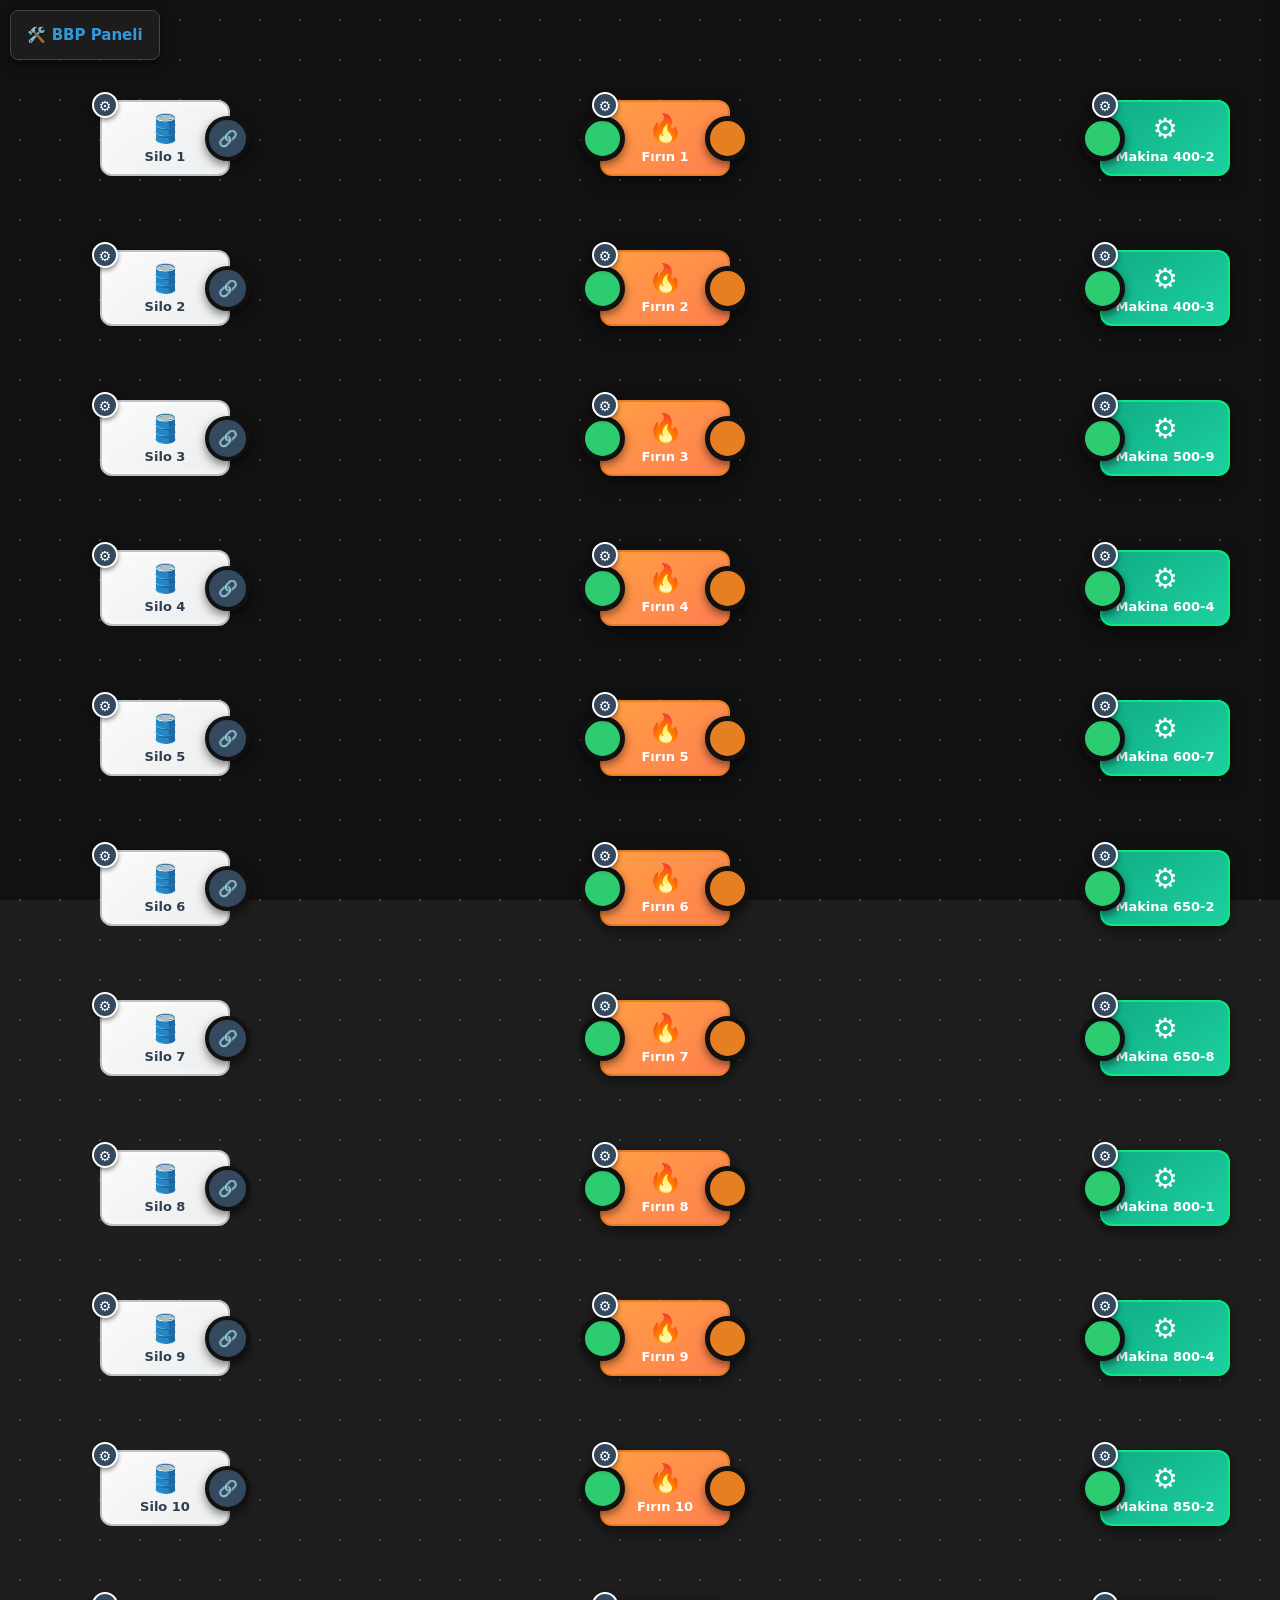
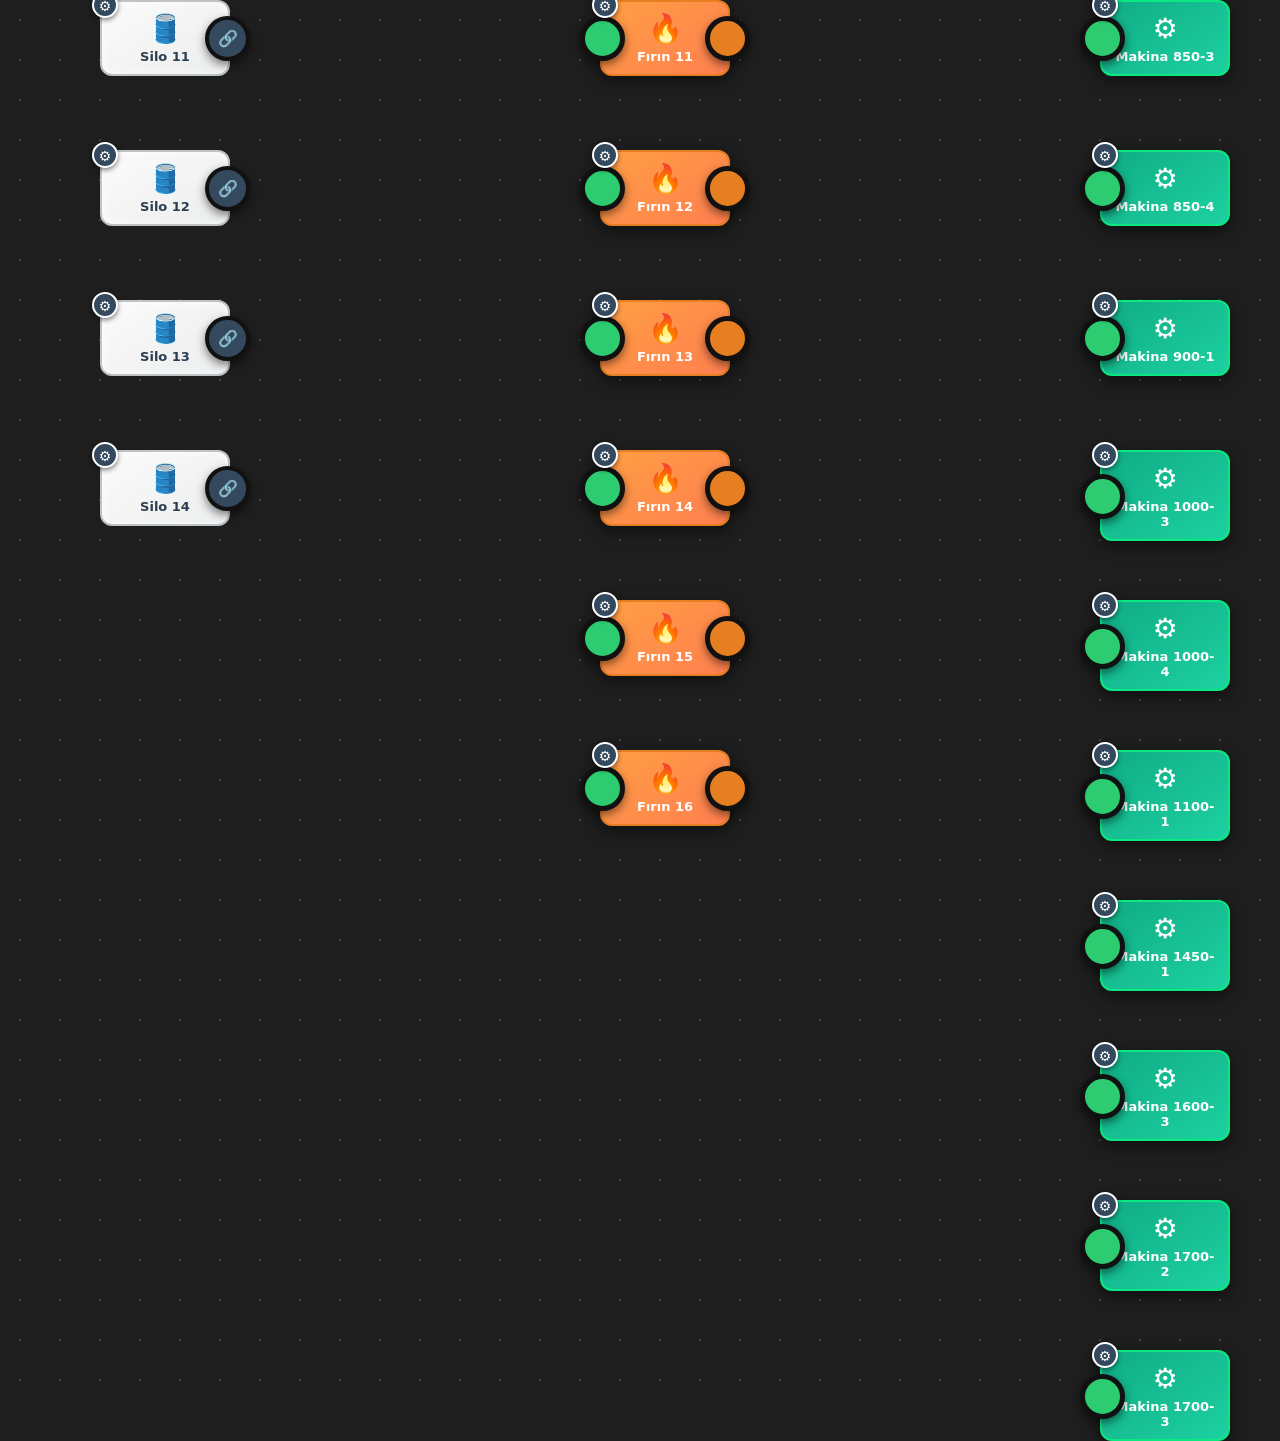
==== commit eb5c3851: "Rename index.htmll to index.html" ====
--- a/index.html
+++ b/index.html
@@ -2,263 +2,126 @@
 <html lang="tr">
 <head>
     <meta charset="UTF-8">
-    <!-- Ekrana parmakla yanlışlıkla zoom yapılmasını kesin engeller -->
     <meta name="viewport" content="width=device-width, initial-scale=1.0, maximum-scale=1.0, user-scalable=no, viewport-fit=cover">
-    <title>BBP SCADA V6 - Mobil</title>
-    <style>
-        :root {
-            --bg-dark: #0b0c10; --grid-color: rgba(255, 255, 255, 0.05);
-            --machine-green: linear-gradient(145deg, #78e08f, #38ada9);
-            --machine-border: #b8e994;
-            --silo-metal: radial-gradient(circle at 30% 30%, #ecf0f1, #95a5a6, #2c3e50);
-            --oven-body: linear-gradient(to right, #bdc3c7, #7f8c8d);
-            --oven-motor: linear-gradient(to top, #e67e22, #d35400);
-            --pipe-main: #00d2d3; --pipe-glow: 0 0 10px #00d2d3, 0 0 15px #00d2d3;
-            --text-light: #ecf0f1;
-        }
-
-        * { box-sizing: border-box; user-select: none; -webkit-user-select: none; -webkit-touch-callout: none; font-family: 'Segoe UI', Tahoma, sans-serif; }
-        body { margin: 0; background-color: var(--bg-dark); color: var(--text-light); overflow: hidden; touch-action: none; overscroll-behavior: none; }
-
-        /* MOBİL UYUMLU ÜST BAR */
-        #top-bar { position: fixed; top: 0; left: 0; width: 100%; height: 60px; background: rgba(11, 12, 16, 0.95); border-bottom: 2px solid #1e272e; z-index: 2000; display: flex; align-items: center; justify-content: space-between; padding: 0 15px; backdrop-filter: blur(10px); }
-        .logo { font-size: 16px; font-weight: bold; color: var(--pipe-main); text-shadow: 0 0 10px var(--pipe-main); line-height: 1.1; }
-        
-        /* Parmak dostu büyük butonlar */
-        .controls { display: flex; gap: 5px; align-items: center; }
-        .controls button { background: #2f3640; color: white; border: 1px solid #718093; padding: 12px 15px; border-radius: 6px; font-weight: bold; font-size: 14px; }
-        .controls button:active { background: var(--pipe-main); color: #000; }
-
-        #scada-viewport { width: 100vw; height: 100vh; position: relative; overflow: hidden; }
-        #scada-canvas { width: 4500px; height: 3500px; position: absolute; top: 0; left: 0; background-image: linear-gradient(var(--grid-color) 1px, transparent 1px), linear-gradient(90deg, var(--grid-color) 1px, transparent 1px); background-size: 50px 50px; transform-origin: 0 0; }
-
-        /* BÖLGELER & BORULAR */
-        .zone { position: absolute; border: 2px dashed rgba(52, 152, 219, 0.4); border-radius: 10px; background: rgba(52, 152, 219, 0.03); pointer-events: none;}
-        .zone-label { position: absolute; top: -12px; left: 20px; background: var(--bg-dark); padding: 0 10px; color: #3498db; font-size: 14px; font-weight: bold; }
-        .pipe { position: absolute; background: var(--pipe-main); box-shadow: var(--pipe-glow); z-index: 1; pointer-events: none;}
-        .pipe-h { height: 6px; } .pipe-v { width: 6px; }
-        .flow-h { background: linear-gradient(90deg, #00d2d3 25%, #fff 50%, #00d2d3 75%); background-size: 200% 100%; animation: flowH 1s linear infinite; }
-        .flow-v { background: linear-gradient(180deg, #00d2d3 25%, #fff 50%, #00d2d3 75%); background-size: 100% 200%; animation: flowV 1s linear infinite; }
-        @keyframes flowH { to { background-position: -200% 0; } } @keyframes flowV { to { background-position: 0 -200%; } }
-
-        /* CİHAZLAR VE MOBİL HOVER/TAP BİLGİSİ */
-        .device { position: absolute; box-shadow: 0 5px 15px rgba(0,0,0,0.6); display: flex; align-items: center; justify-content: center; font-size: 12px; font-weight: bold; text-align: center; color: #111; z-index: 10; }
-        
-        .silo { width: 50px; height: 50px; border-radius: 50%; background: var(--silo-metal); border: 2px solid #7f8c8d; }
-        .oven { width: 45px; height: 60px; background: var(--oven-body); border-radius: 4px; flex-direction: column; justify-content: flex-end; padding-bottom: 5px; }
-        .oven::before { content: ''; position: absolute; top: -12px; left: 10px; width: 25px; height: 20px; background: var(--oven-motor); border-radius: 4px 4px 0 0; }
-        .oven-tpe::before { background: linear-gradient(to top, #f39c12, #f1c40f); }
-        
-        .machine { background: var(--machine-green); border: 2px solid var(--machine-border); border-radius: 6px; color: #fff; text-shadow: 1px 1px 2px #000; flex-direction: column;}
-        .m-h { width: 140px; height: 70px; } .m-v { width: 70px; height: 140px; }
-        
-        .nodes-container { position: absolute; display: flex; gap: 4px; }
-        .m-h .nodes-container { top: -8px; left: 10px; flex-direction: row; }
-        .m-v .nodes-container { left: -8px; top: 10px; flex-direction: column; }
-        .node { width: 10px; height: 10px; background: #f1c40f; border: 2px solid #222; border-radius: 50%; }
-        .status-led { position: absolute; bottom: 5px; right: 5px; width: 8px; height: 8px; background: #0be881; border-radius: 50%; box-shadow: 0 0 10px #0be881; animation: blink 1.5s infinite; }
-        @keyframes blink { 0%, 100% { opacity: 1; } 50% { opacity: 0.3; } }
-
-        /* MOBİL BİLGİ KARTI (Dokununca görünür kalır) */
-        .info-card { display: none; position: absolute; bottom: 120%; left: 50%; transform: translateX(-50%); width: max-content; background: #2f3640; border: 1px solid #00d2d3; padding: 10px; border-radius: 8px; color: #fff; font-size: 12px; font-weight: normal; text-align: left; z-index: 100; box-shadow: 0 10px 20px rgba(0,0,0,0.9); }
-        .device.active .info-card { display: block; } /* Telefonda hover yerine active class'ı */
-
-        /* SEYYAR KONTEYNER */
-        .local-bin { position: absolute; width: 45px; height: 45px; background: #8e44ad; border: 2px solid #9b59b6; border-radius: 6px; color: white; display: flex; align-items: center; justify-content: center; font-size: 11px; font-weight: bold; z-index: 100; box-shadow: 0 4px 10px rgba(0,0,0,0.5); touch-action: none;}
-
-        /* MOBİL UYUMLU MODAL */
-        #modal { display: none; position: fixed; top: 0; left: 0; width: 100%; height: 100%; background: rgba(0,0,0,0.85); z-index: 3000; align-items: center; justify-content: center; backdrop-filter: blur(5px);}
-        .modal-box { background: #1e272e; border: 2px solid var(--pipe-main); padding: 20px; border-radius: 12px; width: 90%; max-width: 400px; color: #fff; box-shadow: 0 0 30px rgba(0,210,211,0.3); }
-        .m-header { font-size: 20px; font-weight: bold; color: var(--pipe-main); border-bottom: 1px dashed #555; padding-bottom: 15px; margin-bottom: 15px; display: flex; justify-content: space-between; align-items: center;}
-        .close-btn { color: #ff4757; font-size: 28px; padding: 0 10px; }
-    </style>
+    <title>BBP Kunststoffwerk - SCADA v3.1</title>
+    <link rel="stylesheet" href="css/style.css">
 </head>
 <body>
 
-    <div id="top-bar">
-        <div class="logo">BBP SCADA<br><span style="font-size:11px; color:#aaa;">V6 MOBİL YÖNETİM</span></div>
-        <div class="controls">
-            <button id="btn-zoom-in">+</button>
-            <button id="btn-zoom-out">-</button>
-            <button id="btn-center">⌖</button>
+    <!-- KONTROL PANELİ -->
+    <div id="kontrol-paneli">
+        <h2 id="panel-baslik">🛠️ BBP Paneli</h2>
+        <div id="panel-icerik">
+            <div class="zoom-araclari">
+                <button id="btn-zoom-out">-</button>
+                <span id="zoom-seviyesi">100%</span>
+                <button id="btn-zoom-in">+</button>
+            </div>
+            <button id="btn-kilitle" class="kilit-acik">🔓 Konumlar Serbest</button>
+            <p style="font-size:10px; color:#aaa; margin:6px 0 0 0; text-align:center;">Ayarlar için kutudaki ⚙️ ikonuna tıklayın.</p>
+            <div style="font-size:9px; color:#2ecc71; text-align:center; margin-top:4px; border-top:1px solid #444; padding-top:2px; font-weight:bold;">v3.1 - SVG & Optimizasyon</div>
         </div>
     </div>
 
-    <div id="scada-viewport">
-        <div id="scada-canvas">
-            <!-- BÖLGELER -->
-            <div class="zone" style="width: 600px; height: 300px; left: 3000px; top: 2200px;"><div class="zone-label">NSILO (1-14)</div></div>
-            <div class="zone" style="width: 700px; height: 180px; left: 2100px; top: 2200px;"><div class="zone-label">ZENTRALE 1 (1-7) & TPE GUMMI</div></div>
-            <div class="zone" style="width: 450px; height: 150px; left: 1200px; top: 1200px;"><div class="zone-label">ZENTRALE 2 (12-16)</div></div>
-            <div class="zone" style="width: 400px; height: 150px; left: 2400px; top: 1800px;"><div class="zone-label">LOKAL STATION (8-11)</div></div>
-            <div class="zone" style="width: 500px; height: 400px; left: 1100px; top: 1400px;"><div class="zone-label">PRODUKTION (K 600 Blok)</div></div>
-            
-            <!-- BORULAR -->
-            <div class="pipe pipe-v flow-v" style="left: 2300px; top: 1600px; height: 600px;"></div>
-            <div class="pipe pipe-h flow-h" style="left: 1300px; top: 1600px; width: 1000px;"></div>
-            <div class="pipe pipe-v flow-v" style="left: 1300px; top: 1350px; height: 250px;"></div>
-
-            <!-- SEYYAR KONTEYNERLER (Dokun & Sürükle) -->
-            <div class="local-bin" id="bin1" style="left: 1600px; top: 1450px;">Boya</div>
-            <div class="local-bin" id="bin2" style="left: 1680px; top: 1450px; background:#e67e22;">Mühle</div>
-            <div class="local-bin" id="bin3" style="left: 1600px; top: 1520px; background:#34495e;">Katkı</div>
-
-            <div id="devices-container"></div>
+    <!-- MİKRO-DENETİM BİLDİRİMİ -->
+    <div id="audit-toast" class="audit-toast" style="display:none;">
+        <div class="audit-icerik">
+            <span id="audit-mesaj">Silo 1 hala aynı mı?</span>
+            <div class="audit-butonlar">
+                <button id="btn-audit-evet" class="btn-onay">👍 Evet</button>
+                <button id="btn-audit-hayir" class="btn-red">🛑 Hayır</button>
+            </div>
         </div>
     </div>
 
-    <!-- MOBİL MODAL -->
-    <div id="modal">
-        <div class="modal-box">
-            <div class="m-header"><span id="m-title">Cihaz</span> <span class="close-btn" id="btn-close-modal">✖</span></div>
-            <div id="m-content" style="font-size:15px; line-height: 1.8;"></div>
+    <!-- ANA HARİTA (SAHNE) -->
+    <main id="fabrika-sahasi">
+        <div id="sahne">
+            <!-- CANVAS GİTTİ, SVG GELDİ (Sonsuz alan, %100 netlik) -->
+            <svg id="cizim-alani" style="position:absolute; top:0; left:0; width:100%; height:100%; overflow:visible; pointer-events:none; z-index:1;"></svg>
+            <div id="cihazlar-kapsayici"></div>
+        </div>
+    </main>
+
+    <!-- YENİ: KAYAR ÇEKMECE PANEL (SİYAH MODAL YERİNE) -->
+    <div id="ayar-paneli" class="yan-panel">
+        <div class="panel-baslik-bar">
+            <h3 id="modal-baslik" style="margin:0; font-size:18px;">Ayarlar</h3>
+            <span class="kapat-btn" id="modal-kapat">&times;</span>
+        </div>
+        
+        <div class="panel-icerik-kaydirma">
+            <div id="makina-recete-alani" style="display:none; background:#dff9fb; padding:10px; border-radius:5px; margin-bottom:10px;">
+                <label style="color:#2980b9; font-weight:bold; font-size:12px;">🧠 Hafızadaki Reçeteler:</label>
+                <select id="modal-recete-secici" class="modal-input" style="padding:8px; margin-top:4px;"></select>
+                <button id="btn-recete-yukle" style="background:#2980b9; color:#fff; border:none; padding:8px; border-radius:4px; cursor:pointer; width:100%; font-weight:bold; margin-top:5px;">🔄 Reçeteyi Haritaya Bağla</button>
+            </div>
+
+            <label id="modal-etiket">Ana Bilgi / Ürün Kodu:</label>
+            <input type="text" id="modal-input-veri" class="modal-input">
+            
+            <div id="silo-ozel-bilgiler" style="display: none;">
+                <label>Artikel Kodu:</label>
+                <input type="text" id="modal-input-kod" class="modal-input">
+                <label>Teknik Özellikler / Notlar:</label>
+                <textarea id="modal-input-teknik" class="modal-input" rows="2"></textarea>
+            </div>
+
+            <div id="ek-besleme-alani" style="display: none; background: #ffeaa7; padding: 10px; border-radius: 5px; margin-bottom: 10px;">
+                <h4 style="margin: 0 0 8px 0; color: #d35400; font-size:13px;">➕ Ek Konteyner / Dozajlama</h4>
+                <div id="ek-slot-1">
+                    <label style="font-size:11px; font-weight:bold;">1. Ünite:</label>
+                    <div style="display:flex; gap:5px; margin-bottom:8px;">
+                        <select id="modal-ek-tip-1" class="modal-input" style="padding:6px; margin:0; flex:1;">
+                            <option value="yok">Yok</option><option value="merkez">Merkezî</option><option value="lokal">Lokal</option>
+                        </select>
+                        <input type="text" id="modal-ek-malzeme-1" class="modal-input" placeholder="Malzeme..." style="padding:6px; margin:0; flex:2;">
+                    </div>
+                </div>
+                <div id="ek-slot-2" style="display: none; border-top:1px dashed #d35400; padding-top:8px;">
+                    <label style="font-size:11px; font-weight:bold;">2. Ünite:</label>
+                    <div style="display:flex; gap:5px; margin-bottom:8px;">
+                        <select id="modal-ek-tip-2" class="modal-input" style="padding:6px; margin:0; flex:1;">
+                            <option value="yok">Yok</option><option value="merkez">Merkezî</option><option value="lokal">Lokal</option>
+                        </select>
+                        <input type="text" id="modal-ek-malzeme-2" class="modal-input" placeholder="Malzeme..." style="padding:6px; margin:0; flex:2;">
+                    </div>
+                </div>
+                <div id="ek-slot-3" style="display: none; border-top:1px dashed #d35400; padding-top:8px;">
+                    <label style="font-size:11px; font-weight:bold;">3. Ünite:</label>
+                    <div style="display:flex; gap:5px;">
+                        <select id="modal-ek-tip-3" class="modal-input" style="padding:6px; margin:0; flex:1;">
+                            <option value="yok">Yok</option><option value="merkez">Merkezî</option><option value="lokal">Lokal</option>
+                        </select>
+                        <input type="text" id="modal-ek-malzeme-3" class="modal-input" placeholder="Malzeme..." style="padding:6px; margin:0; flex:2;">
+                    </div>
+                </div>
+            </div>
+            
+            <div id="gelen-baglantilar-alani" style="background: #eef2f5; padding: 10px; border-radius: 5px; margin-bottom: 10px;">
+                <h4 style="margin: 0 0 5px 0; color: #2c3e50; font-size:14px;">📥 Gelen Malzemeler</h4>
+                <ul id="gelen-listesi" style="margin: 0; padding-left: 0; list-style:none; font-size: 13px; color: #444;"></ul>
+            </div>
+            
+            <div id="modal-baglanti-alani">
+                <hr style="border:0; border-top:1px solid #ccc; margin:10px 0;">
+                <h4 style="margin-bottom: 5px; font-size:14px;">📤 Giden Bağlantı Seçimi</h4>
+                <div id="silo-kanallari-inputlari">
+                    <label style="color:#f1c40f; font-weight:bold; font-size:11px;">Kanal 1 Hedefleri:</label> <div id="modal-kanal-1" class="hedef-secici"></div>
+                    <label style="color:#3498db; font-weight:bold; font-size:11px;">Kanal 2 Hedefleri:</label> <div id="modal-kanal-2" class="hedef-secici"></div>
+                    <label style="color:#e74c3c; font-weight:bold; font-size:11px;">Kanal 3 Hedefleri:</label> <div id="modal-kanal-3" class="hedef-secici"></div>
+                    <label style="color:#bdc3c7; font-weight:bold; font-size:11px;">Kanal 4 Hedefleri:</label> <div id="modal-kanal-4" class="hedef-secici"></div>
+                </div>
+                <div id="firin-hedef-inputu" style="display: none;">
+                    <label style="color:#e67e22; font-weight:bold; font-size:11px;">Hedef Makinalar:</label> <div id="modal-firin-hedef" class="hedef-secici"></div>
+                </div>
+            </div>
+            
+            <button id="modal-kaydet" class="kaydet-btn">Kaydet</button>
+            <button id="modal-kapat-alt" class="kapat-alt-btn">Kapat</button>
         </div>
     </div>
 
-    <script>
-        const db = [
-            { id: 's1', type: 'silo', name: 'S1', mat: 'Mafill CR', x: 3050, y: 2250 },
-            { id: 's2', type: 'silo', name: 'S2', mat: 'Scolefin', x: 3120, y: 2250 },
-            { id: 's3', type: 'silo', name: 'S3', mat: 'Seculene', x: 3190, y: 2250 },
-            
-            { id: 'f1', type: 'oven', name: 'F1', x: 2150, y: 2250 },
-            { id: 'f3', type: 'oven', name: 'F3', x: 2250, y: 2250 },
-            { id: 'f7', type: 'oven', name: 'F7', x: 2450, y: 2250 },
-            { id: 'tpe1', type: 'oven oven-tpe', name: 'TPE 1', x: 2600, y: 2250, special: 'Gummi' },
-            
-            { id: 'f12', type: 'oven', name: 'F12', x: 1250, y: 1250 },
-            { id: 'f14', type: 'oven', name: 'F14', x: 1350, y: 1250 },
-            { id: 'f8', type: 'oven', name: 'F8', x: 2450, y: 1850 },
-            
-            { id: 'm650', type: 'machine', name: 'K 650-02', nodes: 4, dir: 'm-h', x: 1350, y: 1450, part: 'BBP_Kapak_Rev3' },
-            { id: 'm1000', type: 'machine', name: 'K 1000-02', nodes: 4, dir: 'm-h', x: 1350, y: 1650, part: 'Auto_Panel_Sol' },
-            { id: 'm800', type: 'machine', name: 'K 800-4', nodes: 2, dir: 'm-v', x: 1800, y: 1850, part: 'Kutu_Alt_Gövde' }
-        ];
-
-        const container = document.getElementById('devices-container');
-        
-        db.forEach(dev => {
-            let el = document.createElement('div');
-            el.className = `device ${dev.type} ${dev.dir || ''}`;
-            el.style.left = dev.x + 'px'; el.style.top = dev.y + 'px';
-            
-            let nodesHtml = '';
-            if (dev.nodes) {
-                nodesHtml = `<div class="nodes-container">`;
-                for(let i=0; i<dev.nodes; i++) nodesHtml += `<div class="node"></div>`;
-                nodesHtml += `</div><div class="status-led"></div>`;
-            }
-
-            let infoHtml = `<div class="info-card">
-                <div style="color:var(--pipe-main); font-weight:bold; border-bottom:1px solid #555; padding-bottom:5px; margin-bottom:5px;">${dev.name}</div>
-                ${dev.mat ? 'Doluluk: %85<br>Mal: ' + dev.mat : (dev.part ? 'Üretim: ' + dev.part : 'Durum: Hazır')}
-                <br><span style="font-size:11px; color:#f1c40f; display:block; margin-top:5px;">(Ayarlar için çift dokun)</span>
-            </div>`;
-
-            el.innerHTML = nodesHtml + dev.name + infoHtml;
-            
-            // MOBİL ÇİFT DOKUNMA (Double Tap) MANTIĞI
-            let lastTap = 0;
-            el.addEventListener('touchend', (e) => {
-                let currentTime = new Date().getTime();
-                let tapLength = currentTime - lastTap;
-                
-                // Cihazın bilgi kartını aç/kapat (Tek Dokunuş - Hover alternatifi)
-                document.querySelectorAll('.device').forEach(d => d.classList.remove('active'));
-                el.classList.add('active');
-
-                // Çift Dokunma Algılayıcı (< 300ms)
-                if (tapLength < 300 && tapLength > 0) {
-                    e.preventDefault();
-                    document.getElementById('m-title').innerText = dev.name + " Kontrol";
-                    let content = dev.type === 'machine' ? 
-                        `<div style="margin-bottom:10px;"><b>Aktif Kalıp:</b> <span style="color:#f1c40f">${dev.part}</span></div>
-                        <div style="background:#2f3640; padding:15px; border-radius:8px;">
-                            <b>Bağlantı Reçetesi:</b><br><br>
-                            📥 Giriş 1: <span style="color:#00d2d3">Fırın 3 (PP)</span><br>
-                            📥 Giriş 2: <span style="color:#00d2d3">Fırın 14 (ABS)</span><br>
-                            📥 Giriş 3: ${dev.nodes >= 3 ? '<span style="color:#e67e22">TPE 1 (Gummi)</span>' : 'Boş'}<br>
-                            📥 Giriş 4: ${dev.nodes >= 4 ? '<span style="color:#9b59b6">Seyyar Boya</span>' : 'Boş'}
-                        </div>` : `Durum: Aktif.<br><br>Gelişmiş rota atamaları ana veritabanına bağlandığında açılacaktır.`;
-                    
-                    document.getElementById('m-content').innerHTML = content;
-                    document.getElementById('modal').style.display = 'flex';
-                }
-                lastTap = currentTime;
-            });
-            
-            container.appendChild(el);
-        });
-
-        // MOBİL ZOOM VE PAN MOTORU
-        const canvas = document.getElementById('scada-canvas');
-        let scale = 0.35, panX = -300, panY = -300;
-        let isDragging = false, startX, startY;
-
-        function updateTransform() { canvas.style.transform = `translate(${panX}px, ${panY}px) scale(${scale})`; }
-
-        document.getElementById('btn-zoom-in').addEventListener('touchstart', () => { scale = Math.min(scale * 1.3, 2.5); updateTransform(); });
-        document.getElementById('btn-zoom-out').addEventListener('touchstart', () => { scale = Math.max(scale * 0.7, 0.1); updateTransform(); });
-        document.getElementById('btn-center').addEventListener('touchstart', () => { scale = 0.35; panX = -300; panY = -300; updateTransform(); });
-        document.getElementById('btn-close-modal').addEventListener('touchstart', () => { document.getElementById('modal').style.display = 'none'; });
-
-        // Haritada Parmakla Gezinme
-        document.getElementById('scada-viewport').addEventListener('touchstart', e => {
-            if(e.target.classList.contains('local-bin') || e.target.closest('.device')) return; 
-            isDragging = true; 
-            startX = e.touches[0].clientX - panX; 
-            startY = e.touches[0].clientY - panY;
-            canvas.style.transition = 'none';
-        });
-        window.addEventListener('touchmove', e => {
-            if (!isDragging) return;
-            panX = e.touches[0].clientX - startX; 
-            panY = e.touches[0].clientY - startY;
-            updateTransform();
-        });
-        window.addEventListener('touchend', () => { isDragging = false; canvas.style.transition = 'transform 0.1s'; });
-
-        // MOBİL SÜRÜKLE BIRAK (Konteynerler İçin Touch API)
-        let draggedBin = null, offsetX = 0, offsetY = 0;
-        
-        document.querySelectorAll('.local-bin').forEach(bin => {
-            bin.addEventListener('touchstart', e => {
-                e.stopPropagation(); // Arka planın kaymasını durdur
-                draggedBin = bin;
-                let rect = bin.getBoundingClientRect();
-                offsetX = (e.touches[0].clientX - rect.left) / scale;
-                offsetY = (e.touches[0].clientY - rect.top) / scale;
-                bin.style.zIndex = 2000;
-                bin.style.transform = "scale(1.2)"; // Parmağın altındayken büyüsün
-            }, {passive: false});
-        });
-
-        window.addEventListener('touchmove', e => {
-            if (!draggedBin) return;
-            e.preventDefault(); // Ekranın yukarı/aşağı kaymasını zorla durdur
-            let canvasRect = canvas.getBoundingClientRect();
-            let newX = (e.touches[0].clientX - canvasRect.left) / scale - offsetX;
-            let newY = (e.touches[0].clientY - canvasRect.top) / scale - offsetY;
-            draggedBin.style.left = newX + 'px';
-            draggedBin.style.top = newY + 'px';
-        }, {passive: false});
-
-        window.addEventListener('touchend', () => {
-            if(draggedBin) { 
-                draggedBin.style.zIndex = 100; 
-                draggedBin.style.transform = "scale(1)";
-                draggedBin = null; 
-            }
-        });
-
-        // Ekranda boş bir yere dokununca açık olan bilgi kartlarını (hover etkisini) kapat
-        document.getElementById('scada-viewport').addEventListener('touchstart', (e) => {
-            if(!e.target.closest('.device')) {
-                document.querySelectorAll('.device').forEach(d => d.classList.remove('active'));
-            }
-        });
-
-        updateTransform();
-    </script>
+    <script src="js/script.js"></script>
 </body>
 </html>
--- a/css/style.css
+++ b/css/style.css
@@ -0,0 +1,108 @@
+:root {
+  --bg: #1e1e1e; --card: #2c3e50; --text: #ecf0f1;
+  --accent: #3498db; --danger: #e74c3c; --success: #2ecc71;
+  font-family: system-ui, sans-serif;
+}
+* { box-sizing: border-box; } 
+body { margin: 0; background: var(--bg); color: var(--text); overflow: hidden; user-select: none; -webkit-user-select: none; }
+
+#kontrol-paneli { position: fixed; top: 10px; left: 10px; z-index: 2000; background: rgba(30, 30, 30, 0.95); backdrop-filter: blur(5px); padding: 10px; border-radius: 8px; border: 1px solid #444; box-shadow: 0 4px 10px rgba(0,0,0,0.5); width: 150px; transition: all 0.3s ease; overflow: hidden; }
+#panel-baslik { margin: 0; font-size: 15px; color: #3498db; text-align: center; cursor: pointer; padding: 5px 0;}
+#panel-icerik { max-height: 0; opacity: 0; transition: all 0.3s ease; }
+#kontrol-paneli:hover, #kontrol-paneli.acik { width: 180px; }
+#kontrol-paneli:hover #panel-icerik, #kontrol-paneli.acik #panel-icerik { max-height: 250px; opacity: 1; margin-top: 10px; }
+
+.zoom-araclari { display: flex; align-items: center; justify-content: space-between; gap: 5px; }
+.zoom-araclari button { background: #333; color: #fff; border: 1px solid #555; padding: 10px 14px; border-radius: 6px; font-weight:bold; font-size: 16px; cursor:pointer;}
+#zoom-seviyesi { font-size: 14px; font-weight: bold; width: 45px; text-align: center; }
+
+#btn-kilitle { width: 100%; margin-top: 8px; border: none; padding: 8px; border-radius: 6px; font-weight: bold; font-size: 11px; cursor: pointer; color: white; transition: 0.2s; }
+.kilit-acik { background: #e74c3c; }
+.kilit-kapali { background: #27ae60; box-shadow: 0 0 8px rgba(46, 204, 113, 0.5); }
+
+#fabrika-sahasi { width: 100vw; height: 100vh; position: relative; background: #111; touch-action: none; }
+#sahne { width: 3000px; height: 3000px; position: absolute; top: 0; left: 0; background-image: radial-gradient(#444 1px, transparent 1px); background-size: 40px 40px; transform-origin: 0 0; transition: transform 0.2s ease-out; }
+
+/* KABLOLAR */
+.svg-kablo { fill: none; stroke-linejoin: round; transition: stroke 0.4s ease, stroke-width 0.4s ease; }
+.svg-kablo-pasif { stroke: rgba(120, 120, 120, 0.2); stroke-width: 2; } 
+.svg-kablo-aktif { stroke-width: 4; } 
+
+/* AKILLI KUTULAR VE KONTEYNERLER */
+.kutu { padding: 10px; border-radius: 12px; box-shadow: 0 5px 15px rgba(0,0,0,0.5); position: absolute; width: 130px; cursor: grab; transition: width 0.3s cubic-bezier(0.25, 0.8, 0.25, 1), box-shadow 0.3s; z-index: 10;}
+.kutu-not-ikoni { position: absolute; top: -12px; right: -12px; font-size: 20px; background: #f1c40f; border-radius: 50%; width: 28px; height: 28px; text-align: center; line-height: 26px; box-shadow: 0 2px 8px rgba(0,0,0,0.6); z-index: 25; cursor: help; border: 2px solid #fff;}
+
+.kutu-silo-aktif { background: linear-gradient(145deg, #fdfbfb, #ebedee); color: #2c3e50; border: 2px solid #bdc3c7; box-shadow: inset 0 0 10px rgba(255,255,255,0.8); }
+.kutu-silo-kapali { background: linear-gradient(145deg, #7f8c8d, #576574); color: #ecf0f1; border: 2px solid #576574; opacity: 0.8; }
+.kutu-firin-aktif { background: linear-gradient(145deg, #ff9f43, #ff7f50); color: #fff; border: 2px solid #e67e22; }
+.kutu-firin-kapali { background: linear-gradient(145deg, #b36e22, #834f18); color: #dcdde1; border: 2px solid #834f18; opacity: 0.8; }
+.kutu-makina-aktif { background: linear-gradient(145deg, #10ac84, #1dd1a1); color: #fff; border: 2px solid #0be881; }
+.kutu-makina-kapali { background: linear-gradient(145deg, #054a37, #043628); color: #a4b0be; border: 2px solid #043628; opacity: 0.8; }
+
+.ayar-btn { position:absolute; top:-10px; left:-10px; background:#34495e; color:#fff; width:26px; height:26px; border-radius:50%; text-align:center; line-height:24px; font-size:14px; cursor:pointer; border:2px solid #fff; box-shadow:0 2px 5px rgba(0,0,0,0.5); z-index:20; transition:0.2s; }
+.ayar-btn:active { transform:scale(0.9); }
+
+.kutu-gizli-detay { max-height: 0; opacity: 0; overflow: hidden; transition: all 0.3s ease; }
+.kutu:hover, .kutu.dokunuldu { width: 220px; z-index: 100 !important; box-shadow: 0 15px 35px rgba(0,0,0,0.8); }
+.kutu:hover .kutu-gizli-detay, .kutu.dokunuldu .kutu-gizli-detay { max-height: 600px; opacity: 1; margin-top: 8px; }
+
+.seyyar-konteyner { width: 90px; padding: 6px; background: linear-gradient(145deg, #ecf0f1, #bdc3c7); color: #2c3e50; border: 3px solid #3498db; border-radius: 10px; z-index: 15; font-size: 10px; cursor: grab; text-align: center; box-shadow: 0 5px 15px rgba(0,0,0,0.6); position: absolute; transition: transform 0.2s;}
+.seyyar-konteyner:hover, .seyyar-konteyner.dokunuldu { width: 140px; z-index: 105 !important; }
+
+.kutu-ikon { font-size: 28px; text-align: center; pointer-events: none;}
+.kutu-baslik { font-weight: bold; font-size: 13px; text-align: center; pointer-events: none; margin-top:4px; color:inherit;}
+.kutu-bilgi { font-size: 11px; text-align: center; color: inherit; line-height: 1.4;}
+
+.goto-cihaz { color: inherit; border-bottom: 1px dashed currentcolor; cursor: pointer; font-weight: bold; padding: 2px; }
+
+.guc-dugmeleri { display: flex; margin-top: 8px; width: 100%; }
+.btn-toggle { width: 100%; border: 1px solid rgba(255,255,255,0.3); padding: 8px; font-weight: bold; border-radius: 6px; font-size: 11px; cursor: pointer; color: white; transition: 0.2s; }
+.btn-toggle.btn-on { background: #27ae60; box-shadow: 0 0 10px rgba(46, 204, 113, 0.4); }
+.btn-toggle.btn-off { background: #c0392b; box-shadow: 0 0 10px rgba(231, 76, 60, 0.4); }
+
+.durum-paneli { position: absolute; top: 6px; right: 6px; display: flex; flex-direction: column; gap: 4px; z-index: 5; pointer-events: none;}
+.led { width: 12px; height: 12px; border-radius: 50%; border: 2px solid rgba(0,0,0,0.3); background: #7f8c8d; transition: background 0.3s; }
+.led-silo { background: #e67e22; } .led-firin { background: #e74c3c; } 
+.led-ek-merkez { background: #00d2d3; } .led-ek-lokal { background: #f368e0; } 
+
+/* BÜYÜTÜLMÜŞ RAHAT NODÜLLER (GİRİŞ/ÇIKIŞ) */
+.silo-ana-node { position: absolute; right: -22px; top: 50%; margin-top: -22px; width: 45px; height: 45px; border-radius: 50%; background: #34495e; border: 4px solid #111; z-index: 12; cursor: pointer; display: flex; align-items: center; justify-content: center; font-size: 16px; transition: 0.2s; color:white; box-shadow: 0 4px 10px rgba(0,0,0,0.5);}
+.silo-ana-node:active { transform: scale(0.9); }
+.silo-yaprak-menu { position: absolute; right: -55px; top: 50%; margin-top: -85px; width: 40px; height: 170px; display: flex; flex-direction: column; justify-content: space-around; z-index: 11; opacity: 0; pointer-events: none; visibility: hidden; transition: all 0.3s cubic-bezier(0.175, 0.885, 0.32, 1.275); transform: scale(0.5) translateX(-20px); transform-origin: left center;}
+.silo-yaprak-menu.acik { opacity: 1; pointer-events: auto; visibility: visible; transform: scale(1) translateX(0); }
+.silo-yaprak-menu .node-out { position: relative; right: 0; top: 0; margin: 0; width: 35px; height: 35px; border-width: 4px; }
+
+.node-in, .node-out { width: 45px; height: 45px; border-radius: 50%; position: absolute; border: 5px solid #111; z-index: 10; cursor: pointer; transition: background 0.3s; box-shadow: 0 4px 10px rgba(0,0,0,0.5);}
+.node-in { background: #2ecc71; left: -22px; top: 50%; margin-top: -22px; }
+.node-out.tekli { top: 50%; margin-top: -22px; background: #e67e22; right: -22px; }
+.node-ch1 { background: #f1c40f !important; } .node-ch2 { background: #3498db !important; } .node-ch3 { background: #e74c3c !important; } .node-ch4 { background: #bdc3c7 !important; }
+.node-secili { border-color: #fff !important; transform: scale(1.3) !important; z-index: 20 !important;}
+
+/* KAYAR ÇEKMECE PANEL - SCROLL DÜZELTMESİ (touch-action: pan-y eklendi) */
+.yan-panel { position: fixed; right: -400px; top: 0; width: 360px; height: 100vh; background: #ecf0f1; box-shadow: -10px 0 30px rgba(0,0,0,0.5); transition: right 0.4s cubic-bezier(0.25, 0.8, 0.25, 1); z-index: 3000; display: flex; flex-direction: column; color:#2c3e50;}
+.yan-panel.acik { right: 0; }
+.panel-baslik-bar { display: flex; justify-content: space-between; align-items: center; padding: 15px 20px; background: #34495e; color: white; }
+.panel-icerik-kaydirma { flex: 1; overflow-y: auto; padding: 20px; touch-action: pan-y !important; overscroll-behavior: contain;}
+.kapat-btn { font-size: 30px; cursor: pointer; line-height: 1; }
+
+@media (max-width: 768px) {
+    .yan-panel { right: 0; bottom: -100vh; top: auto; width: 100vw; height: 85vh; border-radius: 20px 20px 0 0; transition: bottom 0.4s cubic-bezier(0.25, 0.8, 0.25, 1); box-shadow: 0 -10px 30px rgba(0,0,0,0.5);}
+    .yan-panel.acik { bottom: 0; right:0;}
+    .panel-baslik-bar { border-radius: 20px 20px 0 0; }
+}
+
+.modal-input { width: 100%; padding: 10px; margin: 4px 0 12px 0; border: 1px solid #bdc3c7; border-radius:6px; font-size:14px; }
+.kaydet-btn { background: var(--accent); color: white; width: 100%; padding: 12px; border: none; border-radius:6px; font-weight:bold; font-size:15px; margin-top:5px; cursor:pointer;}
+.kapat-alt-btn { background: #7f8c8d; color: white; width: 100%; padding: 10px; border: none; border-radius:6px; font-weight:bold; font-size:14px; margin-top:5px; cursor:pointer;}
+.btn-kopar { background:#e74c3c; color:white; border:none; padding:4px 8px; border-radius:4px; font-size:11px; font-weight:bold; cursor:pointer; float:right; margin-left:8px;}
+.liste-satiri { background:#fff; margin-bottom:5px; padding:8px; border-radius:4px; border:1px solid #ddd; overflow:hidden; font-size:12px;}
+
+.hedef-secici { max-height: 120px; overflow-y: auto; background: #fff; border: 1px solid #bdc3c7; border-radius: 6px; padding: 5px; margin-bottom: 12px; }
+.hedef-lbl { display: block; padding: 6px; border-bottom: 1px solid #f1f2f6; font-size: 12px; cursor: pointer; color: #34495e; transition: 0.2s;}
+.hedef-lbl.secili { background: #dff9fb; color: #2980b9; font-weight: bold; border-left: 4px solid #2980b9; }
+
+.audit-toast { position: fixed; top: 20px; left: 50%; transform: translateX(-50%); background: #2c3e50; color: white; padding: 15px 20px; border-radius: 10px; z-index: 4000; box-shadow: 0 10px 30px rgba(0,0,0,0.6); border-bottom: 5px solid #f1c40f; display: flex; flex-direction: column; align-items: center; gap: 12px; font-size: 15px; animation: slideDown 0.4s cubic-bezier(0.175, 0.885, 0.32, 1.275); text-align: center; width: 90%; max-width: 320px; }
+@keyframes slideDown { from { top: -150px; opacity: 0; } to { top: 20px; opacity: 1; } }
+.audit-butonlar { display: flex; gap: 10px; width: 100%; }
+.btn-onay { background: #27ae60; color: white; border: none; padding: 10px; border-radius: 6px; cursor: pointer; flex: 1; font-weight: bold; font-size: 13px; }
+.btn-red { background: #c0392b; color: white; border: none; padding: 10px; border-radius: 6px; cursor: pointer; flex: 1; font-weight: bold; font-size: 13px; }
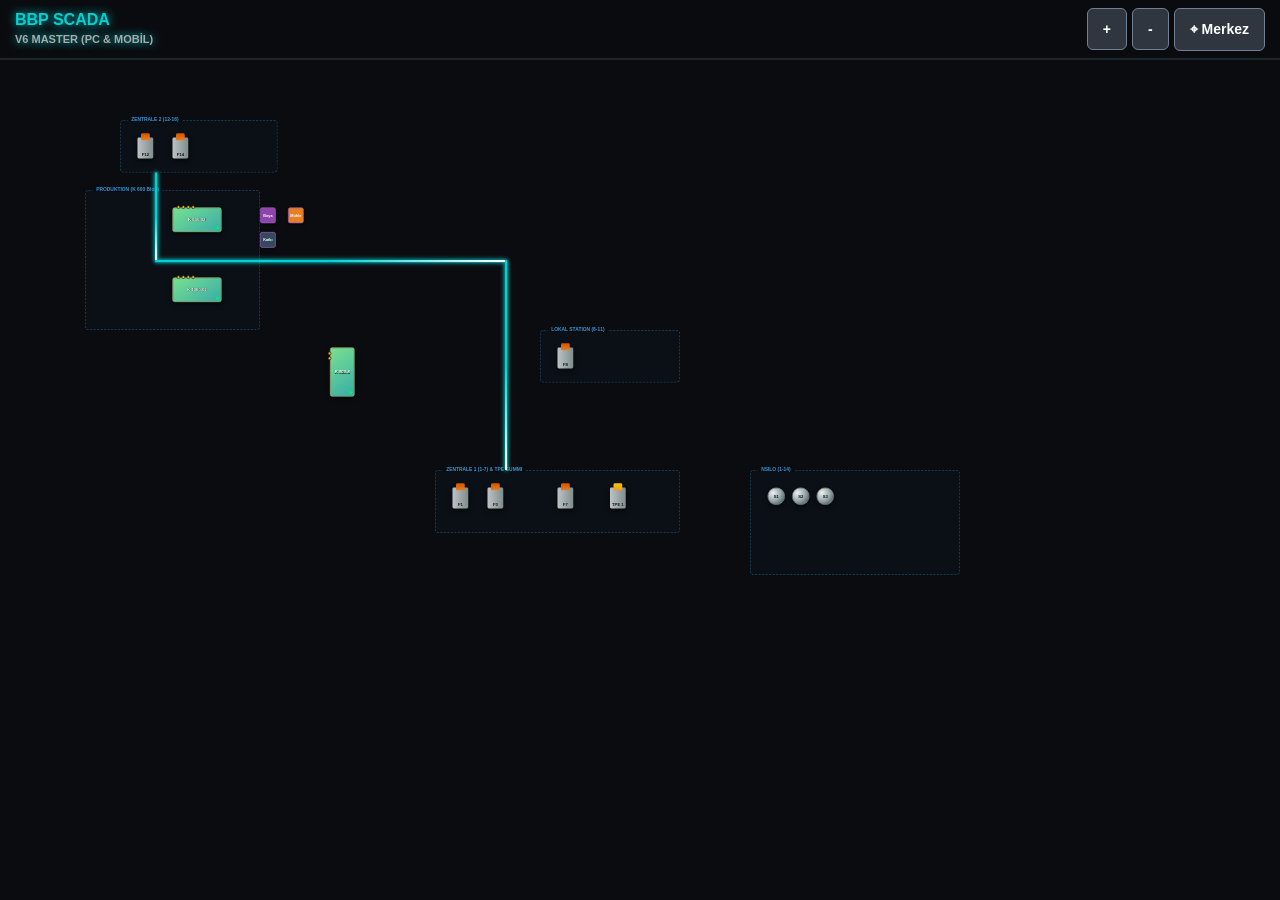
==== commit e9e907c1: "Revise index.html for SCADA V6 updates Updated the title and added new styles for SCADA V6. Removed " ====
--- a/index.html
+++ b/index.html
@@ -3,125 +3,306 @@
 <head>
     <meta charset="UTF-8">
     <meta name="viewport" content="width=device-width, initial-scale=1.0, maximum-scale=1.0, user-scalable=no, viewport-fit=cover">
-    <title>BBP Kunststoffwerk - SCADA v3.1</title>
-    <link rel="stylesheet" href="css/style.css">
+    <title>BBP SCADA V6 - Master (Mobil & Masaüstü)</title>
+    <style>
+        :root {
+            --bg-dark: #0b0c10; --grid-color: rgba(255, 255, 255, 0.05);
+            --machine-green: linear-gradient(145deg, #78e08f, #38ada9);
+            --machine-border: #b8e994;
+            --silo-metal: radial-gradient(circle at 30% 30%, #ecf0f1, #95a5a6, #2c3e50);
+            --oven-body: linear-gradient(to right, #bdc3c7, #7f8c8d);
+            --oven-motor: linear-gradient(to top, #e67e22, #d35400);
+            --pipe-main: #00d2d3; --pipe-glow: 0 0 10px #00d2d3, 0 0 15px #00d2d3;
+            --text-light: #ecf0f1;
+        }
+
+        * { box-sizing: border-box; user-select: none; -webkit-user-select: none; -webkit-touch-callout: none; font-family: 'Segoe UI', Tahoma, sans-serif; }
+        body { margin: 0; background-color: var(--bg-dark); color: var(--text-light); overflow: hidden; touch-action: none; overscroll-behavior: none; }
+
+        /* ÜST KONTROL PANELİ */
+        #top-bar { position: fixed; top: 0; left: 0; width: 100%; height: 60px; background: rgba(11, 12, 16, 0.95); border-bottom: 2px solid #1e272e; z-index: 2000; display: flex; align-items: center; justify-content: space-between; padding: 0 15px; backdrop-filter: blur(10px); }
+        .logo { font-size: 16px; font-weight: bold; color: var(--pipe-main); text-shadow: 0 0 10px var(--pipe-main); line-height: 1.1; }
+        
+        .controls { display: flex; gap: 5px; align-items: center; }
+        .controls button { background: #2f3640; color: white; border: 1px solid #718093; padding: 12px 15px; border-radius: 6px; font-weight: bold; font-size: 14px; cursor: pointer; transition: 0.1s;}
+        .controls button:active { background: var(--pipe-main); color: #000; transform: scale(0.95);}
+
+        /* SCADA SAHNESİ VE PAN/ZOOM */
+        #scada-viewport { width: 100vw; height: 100vh; position: relative; overflow: hidden; cursor: grab; }
+        #scada-viewport:active { cursor: grabbing; }
+        #scada-canvas { width: 4500px; height: 3500px; position: absolute; top: 0; left: 0; background-image: linear-gradient(var(--grid-color) 1px, transparent 1px), linear-gradient(90deg, var(--grid-color) 1px, transparent 1px); background-size: 50px 50px; transform-origin: 0 0; }
+
+        /* BÖLGELER & BORULAR */
+        .zone { position: absolute; border: 2px dashed rgba(52, 152, 219, 0.4); border-radius: 10px; background: rgba(52, 152, 219, 0.03); pointer-events: none;}
+        .zone-label { position: absolute; top: -12px; left: 20px; background: var(--bg-dark); padding: 0 10px; color: #3498db; font-size: 14px; font-weight: bold; }
+        .pipe { position: absolute; background: var(--pipe-main); box-shadow: var(--pipe-glow); z-index: 1; pointer-events: none;}
+        .pipe-h { height: 6px; } .pipe-v { width: 6px; }
+        .flow-h { background: linear-gradient(90deg, #00d2d3 25%, #fff 50%, #00d2d3 75%); background-size: 200% 100%; animation: flowH 1s linear infinite; }
+        .flow-v { background: linear-gradient(180deg, #00d2d3 25%, #fff 50%, #00d2d3 75%); background-size: 100% 200%; animation: flowV 1s linear infinite; }
+        @keyframes flowH { to { background-position: -200% 0; } } @keyframes flowV { to { background-position: 0 -200%; } }
+
+        /* CİHAZLAR VE BİLGİ KARTI */
+        .device { position: absolute; cursor: pointer; box-shadow: 0 5px 15px rgba(0,0,0,0.6); display: flex; align-items: center; justify-content: center; font-size: 12px; font-weight: bold; text-align: center; color: #111; z-index: 10; transition: transform 0.2s; }
+        /* Masaüstü Hover Etkisi (Mobilde dokunma ile aktif olur) */
+        @media (hover: hover) and (pointer: fine) {
+            .device:hover { transform: scale(1.1); z-index: 50; box-shadow: 0 10px 25px rgba(0,0,0,0.8); }
+            .device:hover .info-card { display: block; bottom: 135%; }
+        }
+        
+        .silo { width: 50px; height: 50px; border-radius: 50%; background: var(--silo-metal); border: 2px solid #7f8c8d; }
+        .oven { width: 45px; height: 60px; background: var(--oven-body); border-radius: 4px; flex-direction: column; justify-content: flex-end; padding-bottom: 5px; }
+        .oven::before { content: ''; position: absolute; top: -12px; left: 10px; width: 25px; height: 20px; background: var(--oven-motor); border-radius: 4px 4px 0 0; }
+        .oven-tpe::before { background: linear-gradient(to top, #f39c12, #f1c40f); }
+        
+        .machine { background: var(--machine-green); border: 2px solid var(--machine-border); border-radius: 6px; color: #fff; text-shadow: 1px 1px 2px #000; flex-direction: column;}
+        .m-h { width: 140px; height: 70px; } .m-v { width: 70px; height: 140px; }
+        
+        .nodes-container { position: absolute; display: flex; gap: 4px; }
+        .m-h .nodes-container { top: -8px; left: 10px; flex-direction: row; }
+        .m-v .nodes-container { left: -8px; top: 10px; flex-direction: column; }
+        .node { width: 10px; height: 10px; background: #f1c40f; border: 2px solid #222; border-radius: 50%; }
+        .status-led { position: absolute; bottom: 5px; right: 5px; width: 8px; height: 8px; background: #0be881; border-radius: 50%; box-shadow: 0 0 10px #0be881; animation: blink 1.5s infinite; }
+        @keyframes blink { 0%, 100% { opacity: 1; } 50% { opacity: 0.3; } }
+
+        /* BİLGİ KARTI */
+        .info-card { display: none; position: absolute; bottom: 120%; left: 50%; transform: translateX(-50%); width: max-content; background: #2f3640; border: 1px solid #00d2d3; padding: 10px; border-radius: 8px; color: #fff; font-size: 12px; font-weight: normal; text-align: left; z-index: 100; box-shadow: 0 10px 20px rgba(0,0,0,0.9); }
+        /* Mobil (Dokunmatik) cihazlarda kartın açık kalması için */
+        .device.active-touch .info-card { display: block; bottom: 135%; }
+
+        /* SEYYAR KONTEYNER */
+        .local-bin { position: absolute; width: 45px; height: 45px; background: #8e44ad; border: 2px solid #9b59b6; border-radius: 6px; color: white; display: flex; align-items: center; justify-content: center; font-size: 11px; font-weight: bold; cursor: grab; z-index: 100; box-shadow: 0 4px 10px rgba(0,0,0,0.5); touch-action: none;}
+        .local-bin:active { cursor: grabbing; box-shadow: 0 8px 20px rgba(0,0,0,0.8); }
+
+        /* MODAL */
+        #modal { display: none; position: fixed; top: 0; left: 0; width: 100%; height: 100%; background: rgba(0,0,0,0.85); z-index: 3000; align-items: center; justify-content: center; backdrop-filter: blur(5px);}
+        .modal-box { background: #1e272e; border: 2px solid var(--pipe-main); padding: 20px; border-radius: 12px; width: 90%; max-width: 400px; color: #fff; box-shadow: 0 0 30px rgba(0,210,211,0.3); }
+        .m-header { font-size: 20px; font-weight: bold; color: var(--pipe-main); border-bottom: 1px dashed #555; padding-bottom: 15px; margin-bottom: 15px; display: flex; justify-content: space-between; align-items: center;}
+        .close-btn { color: #ff4757; font-size: 28px; padding: 0 10px; cursor: pointer; }
+    </style>
 </head>
 <body>
 
-    <!-- KONTROL PANELİ -->
-    <div id="kontrol-paneli">
-        <h2 id="panel-baslik">🛠️ BBP Paneli</h2>
-        <div id="panel-icerik">
-            <div class="zoom-araclari">
-                <button id="btn-zoom-out">-</button>
-                <span id="zoom-seviyesi">100%</span>
-                <button id="btn-zoom-in">+</button>
-            </div>
-            <button id="btn-kilitle" class="kilit-acik">🔓 Konumlar Serbest</button>
-            <p style="font-size:10px; color:#aaa; margin:6px 0 0 0; text-align:center;">Ayarlar için kutudaki ⚙️ ikonuna tıklayın.</p>
-            <div style="font-size:9px; color:#2ecc71; text-align:center; margin-top:4px; border-top:1px solid #444; padding-top:2px; font-weight:bold;">v3.1 - SVG & Optimizasyon</div>
+    <div id="top-bar">
+        <div class="logo">BBP SCADA<br><span style="font-size:11px; color:#aaa;">V6 MASTER (PC & MOBİL)</span></div>
+        <div class="controls">
+            <button id="btn-zoom-in">+</button>
+            <button id="btn-zoom-out">-</button>
+            <button id="btn-center">⌖ Merkez</button>
         </div>
     </div>
 
-    <!-- MİKRO-DENETİM BİLDİRİMİ -->
-    <div id="audit-toast" class="audit-toast" style="display:none;">
-        <div class="audit-icerik">
-            <span id="audit-mesaj">Silo 1 hala aynı mı?</span>
-            <div class="audit-butonlar">
-                <button id="btn-audit-evet" class="btn-onay">👍 Evet</button>
-                <button id="btn-audit-hayir" class="btn-red">🛑 Hayır</button>
-            </div>
+    <div id="scada-viewport">
+        <div id="scada-canvas">
+            <!-- BÖLGELER -->
+            <div class="zone" style="width: 600px; height: 300px; left: 3000px; top: 2200px;"><div class="zone-label">NSILO (1-14)</div></div>
+            <div class="zone" style="width: 700px; height: 180px; left: 2100px; top: 2200px;"><div class="zone-label">ZENTRALE 1 (1-7) & TPE GUMMI</div></div>
+            <div class="zone" style="width: 450px; height: 150px; left: 1200px; top: 1200px;"><div class="zone-label">ZENTRALE 2 (12-16)</div></div>
+            <div class="zone" style="width: 400px; height: 150px; left: 2400px; top: 1800px;"><div class="zone-label">LOKAL STATION (8-11)</div></div>
+            <div class="zone" style="width: 500px; height: 400px; left: 1100px; top: 1400px;"><div class="zone-label">PRODUKTION (K 600 Blok)</div></div>
+            
+            <!-- BORULAR -->
+            <div class="pipe pipe-v flow-v" style="left: 2300px; top: 1600px; height: 600px;"></div>
+            <div class="pipe pipe-h flow-h" style="left: 1300px; top: 1600px; width: 1000px;"></div>
+            <div class="pipe pipe-v flow-v" style="left: 1300px; top: 1350px; height: 250px;"></div>
+
+            <!-- SEYYAR KONTEYNERLER -->
+            <div class="local-bin" style="left: 1600px; top: 1450px;">Boya</div>
+            <div class="local-bin" style="left: 1680px; top: 1450px; background:#e67e22;">Mühle</div>
+            <div class="local-bin" style="left: 1600px; top: 1520px; background:#34495e;">Katkı</div>
+
+            <div id="devices-container"></div>
         </div>
     </div>
 
-    <!-- ANA HARİTA (SAHNE) -->
-    <main id="fabrika-sahasi">
-        <div id="sahne">
-            <!-- CANVAS GİTTİ, SVG GELDİ (Sonsuz alan, %100 netlik) -->
-            <svg id="cizim-alani" style="position:absolute; top:0; left:0; width:100%; height:100%; overflow:visible; pointer-events:none; z-index:1;"></svg>
-            <div id="cihazlar-kapsayici"></div>
-        </div>
-    </main>
-
-    <!-- YENİ: KAYAR ÇEKMECE PANEL (SİYAH MODAL YERİNE) -->
-    <div id="ayar-paneli" class="yan-panel">
-        <div class="panel-baslik-bar">
-            <h3 id="modal-baslik" style="margin:0; font-size:18px;">Ayarlar</h3>
-            <span class="kapat-btn" id="modal-kapat">&times;</span>
-        </div>
-        
-        <div class="panel-icerik-kaydirma">
-            <div id="makina-recete-alani" style="display:none; background:#dff9fb; padding:10px; border-radius:5px; margin-bottom:10px;">
-                <label style="color:#2980b9; font-weight:bold; font-size:12px;">🧠 Hafızadaki Reçeteler:</label>
-                <select id="modal-recete-secici" class="modal-input" style="padding:8px; margin-top:4px;"></select>
-                <button id="btn-recete-yukle" style="background:#2980b9; color:#fff; border:none; padding:8px; border-radius:4px; cursor:pointer; width:100%; font-weight:bold; margin-top:5px;">🔄 Reçeteyi Haritaya Bağla</button>
-            </div>
-
-            <label id="modal-etiket">Ana Bilgi / Ürün Kodu:</label>
-            <input type="text" id="modal-input-veri" class="modal-input">
-            
-            <div id="silo-ozel-bilgiler" style="display: none;">
-                <label>Artikel Kodu:</label>
-                <input type="text" id="modal-input-kod" class="modal-input">
-                <label>Teknik Özellikler / Notlar:</label>
-                <textarea id="modal-input-teknik" class="modal-input" rows="2"></textarea>
-            </div>
-
-            <div id="ek-besleme-alani" style="display: none; background: #ffeaa7; padding: 10px; border-radius: 5px; margin-bottom: 10px;">
-                <h4 style="margin: 0 0 8px 0; color: #d35400; font-size:13px;">➕ Ek Konteyner / Dozajlama</h4>
-                <div id="ek-slot-1">
-                    <label style="font-size:11px; font-weight:bold;">1. Ünite:</label>
-                    <div style="display:flex; gap:5px; margin-bottom:8px;">
-                        <select id="modal-ek-tip-1" class="modal-input" style="padding:6px; margin:0; flex:1;">
-                            <option value="yok">Yok</option><option value="merkez">Merkezî</option><option value="lokal">Lokal</option>
-                        </select>
-                        <input type="text" id="modal-ek-malzeme-1" class="modal-input" placeholder="Malzeme..." style="padding:6px; margin:0; flex:2;">
-                    </div>
-                </div>
-                <div id="ek-slot-2" style="display: none; border-top:1px dashed #d35400; padding-top:8px;">
-                    <label style="font-size:11px; font-weight:bold;">2. Ünite:</label>
-                    <div style="display:flex; gap:5px; margin-bottom:8px;">
-                        <select id="modal-ek-tip-2" class="modal-input" style="padding:6px; margin:0; flex:1;">
-                            <option value="yok">Yok</option><option value="merkez">Merkezî</option><option value="lokal">Lokal</option>
-                        </select>
-                        <input type="text" id="modal-ek-malzeme-2" class="modal-input" placeholder="Malzeme..." style="padding:6px; margin:0; flex:2;">
-                    </div>
-                </div>
-                <div id="ek-slot-3" style="display: none; border-top:1px dashed #d35400; padding-top:8px;">
-                    <label style="font-size:11px; font-weight:bold;">3. Ünite:</label>
-                    <div style="display:flex; gap:5px;">
-                        <select id="modal-ek-tip-3" class="modal-input" style="padding:6px; margin:0; flex:1;">
-                            <option value="yok">Yok</option><option value="merkez">Merkezî</option><option value="lokal">Lokal</option>
-                        </select>
-                        <input type="text" id="modal-ek-malzeme-3" class="modal-input" placeholder="Malzeme..." style="padding:6px; margin:0; flex:2;">
-                    </div>
-                </div>
-            </div>
-            
-            <div id="gelen-baglantilar-alani" style="background: #eef2f5; padding: 10px; border-radius: 5px; margin-bottom: 10px;">
-                <h4 style="margin: 0 0 5px 0; color: #2c3e50; font-size:14px;">📥 Gelen Malzemeler</h4>
-                <ul id="gelen-listesi" style="margin: 0; padding-left: 0; list-style:none; font-size: 13px; color: #444;"></ul>
-            </div>
-            
-            <div id="modal-baglanti-alani">
-                <hr style="border:0; border-top:1px solid #ccc; margin:10px 0;">
-                <h4 style="margin-bottom: 5px; font-size:14px;">📤 Giden Bağlantı Seçimi</h4>
-                <div id="silo-kanallari-inputlari">
-                    <label style="color:#f1c40f; font-weight:bold; font-size:11px;">Kanal 1 Hedefleri:</label> <div id="modal-kanal-1" class="hedef-secici"></div>
-                    <label style="color:#3498db; font-weight:bold; font-size:11px;">Kanal 2 Hedefleri:</label> <div id="modal-kanal-2" class="hedef-secici"></div>
-                    <label style="color:#e74c3c; font-weight:bold; font-size:11px;">Kanal 3 Hedefleri:</label> <div id="modal-kanal-3" class="hedef-secici"></div>
-                    <label style="color:#bdc3c7; font-weight:bold; font-size:11px;">Kanal 4 Hedefleri:</label> <div id="modal-kanal-4" class="hedef-secici"></div>
-                </div>
-                <div id="firin-hedef-inputu" style="display: none;">
-                    <label style="color:#e67e22; font-weight:bold; font-size:11px;">Hedef Makinalar:</label> <div id="modal-firin-hedef" class="hedef-secici"></div>
-                </div>
-            </div>
-            
-            <button id="modal-kaydet" class="kaydet-btn">Kaydet</button>
-            <button id="modal-kapat-alt" class="kapat-alt-btn">Kapat</button>
+    <!-- MODAL -->
+    <div id="modal">
+        <div class="modal-box">
+            <div class="m-header"><span id="m-title">Cihaz</span> <span class="close-btn" id="btn-close-modal">✖</span></div>
+            <div id="m-content" style="font-size:15px; line-height: 1.8;"></div>
         </div>
     </div>
 
-    <script src="js/script.js"></script>
+    <script>
+        const db = [
+            { id: 's1', type: 'silo', name: 'S1', mat: 'Mafill CR', x: 3050, y: 2250 },
+            { id: 's2', type: 'silo', name: 'S2', mat: 'Scolefin', x: 3120, y: 2250 },
+            { id: 's3', type: 'silo', name: 'S3', mat: 'Seculene', x: 3190, y: 2250 },
+            
+            { id: 'f1', type: 'oven', name: 'F1', x: 2150, y: 2250 },
+            { id: 'f3', type: 'oven', name: 'F3', x: 2250, y: 2250 },
+            { id: 'f7', type: 'oven', name: 'F7', x: 2450, y: 2250 },
+            { id: 'tpe1', type: 'oven oven-tpe', name: 'TPE 1', x: 2600, y: 2250, special: 'Gummi' },
+            
+            { id: 'f12', type: 'oven', name: 'F12', x: 1250, y: 1250 },
+            { id: 'f14', type: 'oven', name: 'F14', x: 1350, y: 1250 },
+            { id: 'f8', type: 'oven', name: 'F8', x: 2450, y: 1850 },
+            
+            { id: 'm650', type: 'machine', name: 'K 650-02', nodes: 4, dir: 'm-h', x: 1350, y: 1450, part: 'BBP_Kapak_Rev3' },
+            { id: 'm1000', type: 'machine', name: 'K 1000-02', nodes: 4, dir: 'm-h', x: 1350, y: 1650, part: 'Auto_Panel_Sol' },
+            { id: 'm800', type: 'machine', name: 'K 800-4', nodes: 2, dir: 'm-v', x: 1800, y: 1850, part: 'Kutu_Alt_Gövde' }
+        ];
+
+        const container = document.getElementById('devices-container');
+        
+        // --- CİHAZ YÜKLEME VE ETKİLEŞİM ---
+        db.forEach(dev => {
+            let el = document.createElement('div');
+            el.className = `device ${dev.type} ${dev.dir || ''}`;
+            el.style.left = dev.x + 'px'; el.style.top = dev.y + 'px';
+            
+            let nodesHtml = '';
+            if (dev.nodes) {
+                nodesHtml = `<div class="nodes-container">`;
+                for(let i=0; i<dev.nodes; i++) nodesHtml += `<div class="node"></div>`;
+                nodesHtml += `</div><div class="status-led"></div>`;
+            }
+
+            let infoHtml = `<div class="info-card">
+                <div style="color:var(--pipe-main); font-weight:bold; border-bottom:1px solid #555; padding-bottom:5px; margin-bottom:5px;">${dev.name}</div>
+                ${dev.mat ? 'Doluluk: %85<br>Mal: ' + dev.mat : (dev.part ? 'Üretim: ' + dev.part : 'Durum: Hazır')}
+                <br><span style="font-size:11px; color:#f1c40f; display:block; margin-top:5px;">(Ayarlar için çift tıkla/dokun)</span>
+            </div>`;
+
+            el.innerHTML = nodesHtml + dev.name + infoHtml;
+            
+            // MODAL AÇMA FONKSİYONU
+            const openDeviceModal = () => {
+                document.getElementById('m-title').innerText = dev.name + " Kontrol";
+                let content = dev.type === 'machine' ? 
+                    `<div style="margin-bottom:10px;"><b>Aktif Kalıp:</b> <span style="color:#f1c40f">${dev.part}</span></div>
+                    <div style="background:#2f3640; padding:15px; border-radius:8px;">
+                        <b>Bağlantı Reçetesi:</b><br><br>
+                        📥 Giriş 1: <span style="color:#00d2d3">Fırın 3 (PP)</span><br>
+                        📥 Giriş 2: <span style="color:#00d2d3">Fırın 14 (ABS)</span><br>
+                        📥 Giriş 3: ${dev.nodes >= 3 ? '<span style="color:#e67e22">TPE 1 (Gummi)</span>' : 'Boş'}<br>
+                        📥 Giriş 4: ${dev.nodes >= 4 ? '<span style="color:#9b59b6">Seyyar Boya</span>' : 'Boş'}
+                    </div>` : `Durum: Aktif.<br><br>Sıcaklık ve rota atamaları ana DB'den çekilecek.`;
+                
+                document.getElementById('m-content').innerHTML = content;
+                document.getElementById('modal').style.display = 'flex';
+            };
+
+            // MASAÜSTÜ: Çift Tıklama
+            el.addEventListener('dblclick', (e) => {
+                e.stopPropagation();
+                openDeviceModal();
+            });
+
+            // MOBİL: Çift Dokunma ve Hover Simülasyonu
+            let lastTap = 0;
+            el.addEventListener('touchend', (e) => {
+                let currentTime = new Date().getTime();
+                let tapLength = currentTime - lastTap;
+                
+                // Bilgi Kartını Göster (Mobil Hover)
+                document.querySelectorAll('.device').forEach(d => d.classList.remove('active-touch'));
+                el.classList.add('active-touch');
+
+                // Çift Dokunma Tespiti (< 300ms)
+                if (tapLength < 300 && tapLength > 0) {
+                    e.preventDefault();
+                    openDeviceModal();
+                }
+                lastTap = currentTime;
+            });
+            
+            container.appendChild(el);
+        });
+
+        // MOBİL MODAL KAPATMA VE EKRAN BOŞLUĞUNA DOKUNMA
+        document.getElementById('btn-close-modal').addEventListener('click', () => { document.getElementById('modal').style.display = 'none'; });
+        document.getElementById('scada-viewport').addEventListener('touchstart', (e) => {
+            if(!e.target.closest('.device')) {
+                document.querySelectorAll('.device').forEach(d => d.classList.remove('active-touch'));
+            }
+        });
+
+        // --- ZOOM VE PAN (Masaüstü + Mobil Birleşik) ---
+        const canvas = document.getElementById('scada-canvas');
+        const viewport = document.getElementById('scada-viewport');
+        let scale = 0.35, panX = -300, panY = -300;
+        let isDragging = false, startX, startY;
+
+        function updateTransform() { canvas.style.transform = `translate(${panX}px, ${panY}px) scale(${scale})`; }
+
+        // Buton Kontrolleri
+        document.getElementById('btn-zoom-in').addEventListener('click', () => { scale = Math.min(scale * 1.3, 2.5); updateTransform(); });
+        document.getElementById('btn-zoom-out').addEventListener('click', () => { scale = Math.max(scale * 0.7, 0.1); updateTransform(); });
+        document.getElementById('btn-center').addEventListener('click', () => { scale = 0.35; panX = -300; panY = -300; updateTransform(); });
+
+        // MASAÜSTÜ Fare Pan
+        viewport.addEventListener('mousedown', e => {
+            if(e.target.classList.contains('local-bin') || e.target.closest('.device')) return; 
+            isDragging = true; 
+            startX = e.clientX - panX; startY = e.clientY - panY;
+            canvas.style.transition = 'none';
+        });
+        window.addEventListener('mousemove', e => {
+            if (!isDragging) return;
+            panX = e.clientX - startX; panY = e.clientY - startY;
+            updateTransform();
+        });
+        window.addEventListener('mouseup', () => { isDragging = false; canvas.style.transition = 'transform 0.1s'; });
+
+        // MOBİL Dokunmatik Pan
+        viewport.addEventListener('touchstart', e => {
+            if(e.target.classList.contains('local-bin') || e.target.closest('.device')) return; 
+            isDragging = true; 
+            startX = e.touches[0].clientX - panX; startY = e.touches[0].clientY - panY;
+            canvas.style.transition = 'none';
+        });
+        window.addEventListener('touchmove', e => {
+            if (!isDragging || e.touches.length !== 1) return;
+            panX = e.touches[0].clientX - startX; panY = e.touches[0].clientY - startY;
+            updateTransform();
+        }, {passive: false});
+        window.addEventListener('touchend', () => { isDragging = false; canvas.style.transition = 'transform 0.1s'; });
+
+        // --- SÜRÜKLE BIRAK (Masaüstü + Mobil Birleşik) ---
+        let draggedBin = null, offsetX = 0, offsetY = 0;
+        
+        document.querySelectorAll('.local-bin').forEach(bin => {
+            // MASAÜSTÜ
+            bin.addEventListener('mousedown', e => {
+                e.stopPropagation(); draggedBin = bin;
+                let rect = bin.getBoundingClientRect();
+                offsetX = (e.clientX - rect.left) / scale; offsetY = (e.clientY - rect.top) / scale;
+                bin.style.zIndex = 2000;
+            });
+            // MOBİL
+            bin.addEventListener('touchstart', e => {
+                e.stopPropagation(); draggedBin = bin;
+                let rect = bin.getBoundingClientRect();
+                offsetX = (e.touches[0].clientX - rect.left) / scale; offsetY = (e.touches[0].clientY - rect.top) / scale;
+                bin.style.zIndex = 2000; bin.style.transform = "scale(1.2)";
+            }, {passive: false});
+        });
+
+        // Ortak Sürükleme Mantığı
+        const handleDragMove = (clientX, clientY, e) => {
+            if (!draggedBin) return;
+            if (e && e.preventDefault) e.preventDefault();
+            let canvasRect = canvas.getBoundingClientRect();
+            let newX = (clientX - canvasRect.left) / scale - offsetX;
+            let newY = (clientY - canvasRect.top) / scale - offsetY;
+            draggedBin.style.left = newX + 'px'; draggedBin.style.top = newY + 'px';
+        };
+
+        window.addEventListener('mousemove', e => { if (draggedBin) handleDragMove(e.clientX, e.clientY, e); });
+        window.addEventListener('touchmove', e => { if (draggedBin) handleDragMove(e.touches[0].clientX, e.touches[0].clientY, e); }, {passive: false});
+
+        // Ortak Bırakma Mantığı
+        const handleDragEnd = () => {
+            if(draggedBin) { 
+                draggedBin.style.zIndex = 100; 
+                draggedBin.style.transform = "scale(1)"; 
+                draggedBin = null; 
+            }
+        };
+        window.addEventListener('mouseup', handleDragEnd);
+        window.addEventListener('touchend', handleDragEnd);
+
+        updateTransform();
+    </script>
 </body>
 </html>
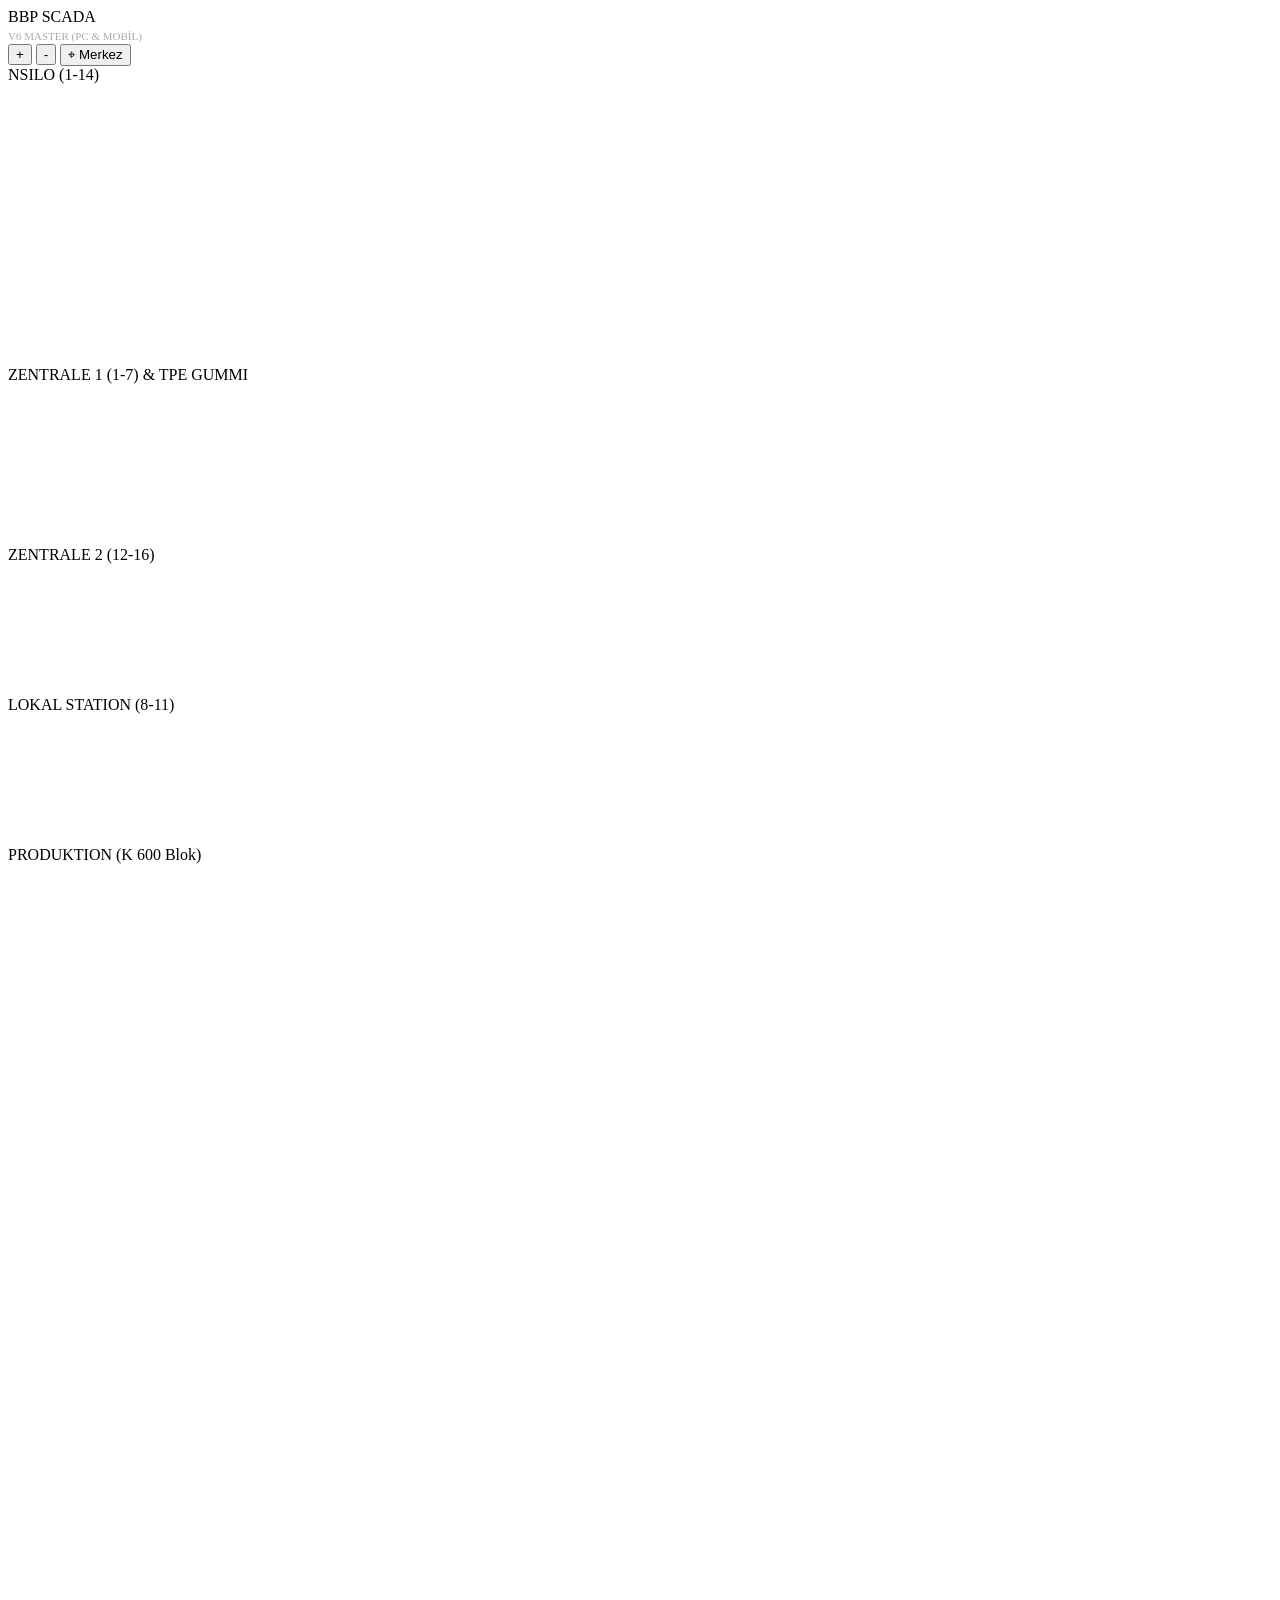
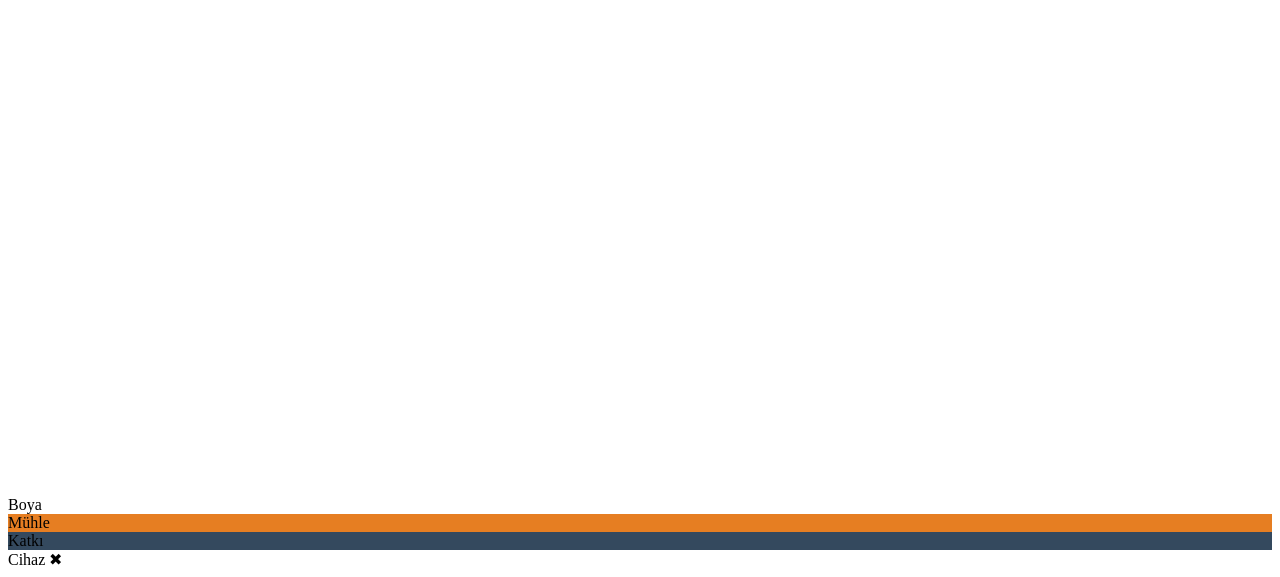
==== commit 4d6396e1: "Update index.html" ====
--- a/index.html
+++ b/index.html
@@ -3,85 +3,13 @@
 <head>
     <meta charset="UTF-8">
     <meta name="viewport" content="width=device-width, initial-scale=1.0, maximum-scale=1.0, user-scalable=no, viewport-fit=cover">
-    <title>BBP SCADA V6 - Master (Mobil & Masaüstü)</title>
-    <style>
-        :root {
-            --bg-dark: #0b0c10; --grid-color: rgba(255, 255, 255, 0.05);
-            --machine-green: linear-gradient(145deg, #78e08f, #38ada9);
-            --machine-border: #b8e994;
-            --silo-metal: radial-gradient(circle at 30% 30%, #ecf0f1, #95a5a6, #2c3e50);
-            --oven-body: linear-gradient(to right, #bdc3c7, #7f8c8d);
-            --oven-motor: linear-gradient(to top, #e67e22, #d35400);
-            --pipe-main: #00d2d3; --pipe-glow: 0 0 10px #00d2d3, 0 0 15px #00d2d3;
-            --text-light: #ecf0f1;
-        }
-
-        * { box-sizing: border-box; user-select: none; -webkit-user-select: none; -webkit-touch-callout: none; font-family: 'Segoe UI', Tahoma, sans-serif; }
-        body { margin: 0; background-color: var(--bg-dark); color: var(--text-light); overflow: hidden; touch-action: none; overscroll-behavior: none; }
-
-        /* ÜST KONTROL PANELİ */
-        #top-bar { position: fixed; top: 0; left: 0; width: 100%; height: 60px; background: rgba(11, 12, 16, 0.95); border-bottom: 2px solid #1e272e; z-index: 2000; display: flex; align-items: center; justify-content: space-between; padding: 0 15px; backdrop-filter: blur(10px); }
-        .logo { font-size: 16px; font-weight: bold; color: var(--pipe-main); text-shadow: 0 0 10px var(--pipe-main); line-height: 1.1; }
-        
-        .controls { display: flex; gap: 5px; align-items: center; }
-        .controls button { background: #2f3640; color: white; border: 1px solid #718093; padding: 12px 15px; border-radius: 6px; font-weight: bold; font-size: 14px; cursor: pointer; transition: 0.1s;}
-        .controls button:active { background: var(--pipe-main); color: #000; transform: scale(0.95);}
-
-        /* SCADA SAHNESİ VE PAN/ZOOM */
-        #scada-viewport { width: 100vw; height: 100vh; position: relative; overflow: hidden; cursor: grab; }
-        #scada-viewport:active { cursor: grabbing; }
-        #scada-canvas { width: 4500px; height: 3500px; position: absolute; top: 0; left: 0; background-image: linear-gradient(var(--grid-color) 1px, transparent 1px), linear-gradient(90deg, var(--grid-color) 1px, transparent 1px); background-size: 50px 50px; transform-origin: 0 0; }
-
-        /* BÖLGELER & BORULAR */
-        .zone { position: absolute; border: 2px dashed rgba(52, 152, 219, 0.4); border-radius: 10px; background: rgba(52, 152, 219, 0.03); pointer-events: none;}
-        .zone-label { position: absolute; top: -12px; left: 20px; background: var(--bg-dark); padding: 0 10px; color: #3498db; font-size: 14px; font-weight: bold; }
-        .pipe { position: absolute; background: var(--pipe-main); box-shadow: var(--pipe-glow); z-index: 1; pointer-events: none;}
-        .pipe-h { height: 6px; } .pipe-v { width: 6px; }
-        .flow-h { background: linear-gradient(90deg, #00d2d3 25%, #fff 50%, #00d2d3 75%); background-size: 200% 100%; animation: flowH 1s linear infinite; }
-        .flow-v { background: linear-gradient(180deg, #00d2d3 25%, #fff 50%, #00d2d3 75%); background-size: 100% 200%; animation: flowV 1s linear infinite; }
-        @keyframes flowH { to { background-position: -200% 0; } } @keyframes flowV { to { background-position: 0 -200%; } }
-
-        /* CİHAZLAR VE BİLGİ KARTI */
-        .device { position: absolute; cursor: pointer; box-shadow: 0 5px 15px rgba(0,0,0,0.6); display: flex; align-items: center; justify-content: center; font-size: 12px; font-weight: bold; text-align: center; color: #111; z-index: 10; transition: transform 0.2s; }
-        /* Masaüstü Hover Etkisi (Mobilde dokunma ile aktif olur) */
-        @media (hover: hover) and (pointer: fine) {
-            .device:hover { transform: scale(1.1); z-index: 50; box-shadow: 0 10px 25px rgba(0,0,0,0.8); }
-            .device:hover .info-card { display: block; bottom: 135%; }
-        }
-        
-        .silo { width: 50px; height: 50px; border-radius: 50%; background: var(--silo-metal); border: 2px solid #7f8c8d; }
-        .oven { width: 45px; height: 60px; background: var(--oven-body); border-radius: 4px; flex-direction: column; justify-content: flex-end; padding-bottom: 5px; }
-        .oven::before { content: ''; position: absolute; top: -12px; left: 10px; width: 25px; height: 20px; background: var(--oven-motor); border-radius: 4px 4px 0 0; }
-        .oven-tpe::before { background: linear-gradient(to top, #f39c12, #f1c40f); }
-        
-        .machine { background: var(--machine-green); border: 2px solid var(--machine-border); border-radius: 6px; color: #fff; text-shadow: 1px 1px 2px #000; flex-direction: column;}
-        .m-h { width: 140px; height: 70px; } .m-v { width: 70px; height: 140px; }
-        
-        .nodes-container { position: absolute; display: flex; gap: 4px; }
-        .m-h .nodes-container { top: -8px; left: 10px; flex-direction: row; }
-        .m-v .nodes-container { left: -8px; top: 10px; flex-direction: column; }
-        .node { width: 10px; height: 10px; background: #f1c40f; border: 2px solid #222; border-radius: 50%; }
-        .status-led { position: absolute; bottom: 5px; right: 5px; width: 8px; height: 8px; background: #0be881; border-radius: 50%; box-shadow: 0 0 10px #0be881; animation: blink 1.5s infinite; }
-        @keyframes blink { 0%, 100% { opacity: 1; } 50% { opacity: 0.3; } }
-
-        /* BİLGİ KARTI */
-        .info-card { display: none; position: absolute; bottom: 120%; left: 50%; transform: translateX(-50%); width: max-content; background: #2f3640; border: 1px solid #00d2d3; padding: 10px; border-radius: 8px; color: #fff; font-size: 12px; font-weight: normal; text-align: left; z-index: 100; box-shadow: 0 10px 20px rgba(0,0,0,0.9); }
-        /* Mobil (Dokunmatik) cihazlarda kartın açık kalması için */
-        .device.active-touch .info-card { display: block; bottom: 135%; }
-
-        /* SEYYAR KONTEYNER */
-        .local-bin { position: absolute; width: 45px; height: 45px; background: #8e44ad; border: 2px solid #9b59b6; border-radius: 6px; color: white; display: flex; align-items: center; justify-content: center; font-size: 11px; font-weight: bold; cursor: grab; z-index: 100; box-shadow: 0 4px 10px rgba(0,0,0,0.5); touch-action: none;}
-        .local-bin:active { cursor: grabbing; box-shadow: 0 8px 20px rgba(0,0,0,0.8); }
-
-        /* MODAL */
-        #modal { display: none; position: fixed; top: 0; left: 0; width: 100%; height: 100%; background: rgba(0,0,0,0.85); z-index: 3000; align-items: center; justify-content: center; backdrop-filter: blur(5px);}
-        .modal-box { background: #1e272e; border: 2px solid var(--pipe-main); padding: 20px; border-radius: 12px; width: 90%; max-width: 400px; color: #fff; box-shadow: 0 0 30px rgba(0,210,211,0.3); }
-        .m-header { font-size: 20px; font-weight: bold; color: var(--pipe-main); border-bottom: 1px dashed #555; padding-bottom: 15px; margin-bottom: 15px; display: flex; justify-content: space-between; align-items: center;}
-        .close-btn { color: #ff4757; font-size: 28px; padding: 0 10px; cursor: pointer; }
-    </style>
+    <title>BBP SCADA V6 - Master</title>
+    <!-- CSS Dosyası Bağlantısı -->
+    <link rel="stylesheet" href="style.css">
 </head>
 <body>
 
+    <!-- ÜST KONTROL PANELİ -->
     <div id="top-bar">
         <div class="logo">BBP SCADA<br><span style="font-size:11px; color:#aaa;">V6 MASTER (PC & MOBİL)</span></div>
         <div class="controls">
@@ -91,6 +19,7 @@
         </div>
     </div>
 
+    <!-- SCADA SAHNESİ -->
     <div id="scada-viewport">
         <div id="scada-canvas">
             <!-- BÖLGELER -->
@@ -100,7 +29,7 @@
             <div class="zone" style="width: 400px; height: 150px; left: 2400px; top: 1800px;"><div class="zone-label">LOKAL STATION (8-11)</div></div>
             <div class="zone" style="width: 500px; height: 400px; left: 1100px; top: 1400px;"><div class="zone-label">PRODUKTION (K 600 Blok)</div></div>
             
-            <!-- BORULAR -->
+            <!-- ANA BORULAR -->
             <div class="pipe pipe-v flow-v" style="left: 2300px; top: 1600px; height: 600px;"></div>
             <div class="pipe pipe-h flow-h" style="left: 1300px; top: 1600px; width: 1000px;"></div>
             <div class="pipe pipe-v flow-v" style="left: 1300px; top: 1350px; height: 250px;"></div>
@@ -110,11 +39,12 @@
             <div class="local-bin" style="left: 1680px; top: 1450px; background:#e67e22;">Mühle</div>
             <div class="local-bin" style="left: 1600px; top: 1520px; background:#34495e;">Katkı</div>
 
+            <!-- CİHAZLARIN BASILACAĞI ALAN -->
             <div id="devices-container"></div>
         </div>
     </div>
 
-    <!-- MODAL -->
+    <!-- MODAL (Ayar Menüsü) -->
     <div id="modal">
         <div class="modal-box">
             <div class="m-header"><span id="m-title">Cihaz</span> <span class="close-btn" id="btn-close-modal">✖</span></div>
@@ -122,187 +52,7 @@
         </div>
     </div>
 
-    <script>
-        const db = [
-            { id: 's1', type: 'silo', name: 'S1', mat: 'Mafill CR', x: 3050, y: 2250 },
-            { id: 's2', type: 'silo', name: 'S2', mat: 'Scolefin', x: 3120, y: 2250 },
-            { id: 's3', type: 'silo', name: 'S3', mat: 'Seculene', x: 3190, y: 2250 },
-            
-            { id: 'f1', type: 'oven', name: 'F1', x: 2150, y: 2250 },
-            { id: 'f3', type: 'oven', name: 'F3', x: 2250, y: 2250 },
-            { id: 'f7', type: 'oven', name: 'F7', x: 2450, y: 2250 },
-            { id: 'tpe1', type: 'oven oven-tpe', name: 'TPE 1', x: 2600, y: 2250, special: 'Gummi' },
-            
-            { id: 'f12', type: 'oven', name: 'F12', x: 1250, y: 1250 },
-            { id: 'f14', type: 'oven', name: 'F14', x: 1350, y: 1250 },
-            { id: 'f8', type: 'oven', name: 'F8', x: 2450, y: 1850 },
-            
-            { id: 'm650', type: 'machine', name: 'K 650-02', nodes: 4, dir: 'm-h', x: 1350, y: 1450, part: 'BBP_Kapak_Rev3' },
-            { id: 'm1000', type: 'machine', name: 'K 1000-02', nodes: 4, dir: 'm-h', x: 1350, y: 1650, part: 'Auto_Panel_Sol' },
-            { id: 'm800', type: 'machine', name: 'K 800-4', nodes: 2, dir: 'm-v', x: 1800, y: 1850, part: 'Kutu_Alt_Gövde' }
-        ];
-
-        const container = document.getElementById('devices-container');
-        
-        // --- CİHAZ YÜKLEME VE ETKİLEŞİM ---
-        db.forEach(dev => {
-            let el = document.createElement('div');
-            el.className = `device ${dev.type} ${dev.dir || ''}`;
-            el.style.left = dev.x + 'px'; el.style.top = dev.y + 'px';
-            
-            let nodesHtml = '';
-            if (dev.nodes) {
-                nodesHtml = `<div class="nodes-container">`;
-                for(let i=0; i<dev.nodes; i++) nodesHtml += `<div class="node"></div>`;
-                nodesHtml += `</div><div class="status-led"></div>`;
-            }
-
-            let infoHtml = `<div class="info-card">
-                <div style="color:var(--pipe-main); font-weight:bold; border-bottom:1px solid #555; padding-bottom:5px; margin-bottom:5px;">${dev.name}</div>
-                ${dev.mat ? 'Doluluk: %85<br>Mal: ' + dev.mat : (dev.part ? 'Üretim: ' + dev.part : 'Durum: Hazır')}
-                <br><span style="font-size:11px; color:#f1c40f; display:block; margin-top:5px;">(Ayarlar için çift tıkla/dokun)</span>
-            </div>`;
-
-            el.innerHTML = nodesHtml + dev.name + infoHtml;
-            
-            // MODAL AÇMA FONKSİYONU
-            const openDeviceModal = () => {
-                document.getElementById('m-title').innerText = dev.name + " Kontrol";
-                let content = dev.type === 'machine' ? 
-                    `<div style="margin-bottom:10px;"><b>Aktif Kalıp:</b> <span style="color:#f1c40f">${dev.part}</span></div>
-                    <div style="background:#2f3640; padding:15px; border-radius:8px;">
-                        <b>Bağlantı Reçetesi:</b><br><br>
-                        📥 Giriş 1: <span style="color:#00d2d3">Fırın 3 (PP)</span><br>
-                        📥 Giriş 2: <span style="color:#00d2d3">Fırın 14 (ABS)</span><br>
-                        📥 Giriş 3: ${dev.nodes >= 3 ? '<span style="color:#e67e22">TPE 1 (Gummi)</span>' : 'Boş'}<br>
-                        📥 Giriş 4: ${dev.nodes >= 4 ? '<span style="color:#9b59b6">Seyyar Boya</span>' : 'Boş'}
-                    </div>` : `Durum: Aktif.<br><br>Sıcaklık ve rota atamaları ana DB'den çekilecek.`;
-                
-                document.getElementById('m-content').innerHTML = content;
-                document.getElementById('modal').style.display = 'flex';
-            };
-
-            // MASAÜSTÜ: Çift Tıklama
-            el.addEventListener('dblclick', (e) => {
-                e.stopPropagation();
-                openDeviceModal();
-            });
-
-            // MOBİL: Çift Dokunma ve Hover Simülasyonu
-            let lastTap = 0;
-            el.addEventListener('touchend', (e) => {
-                let currentTime = new Date().getTime();
-                let tapLength = currentTime - lastTap;
-                
-                // Bilgi Kartını Göster (Mobil Hover)
-                document.querySelectorAll('.device').forEach(d => d.classList.remove('active-touch'));
-                el.classList.add('active-touch');
-
-                // Çift Dokunma Tespiti (< 300ms)
-                if (tapLength < 300 && tapLength > 0) {
-                    e.preventDefault();
-                    openDeviceModal();
-                }
-                lastTap = currentTime;
-            });
-            
-            container.appendChild(el);
-        });
-
-        // MOBİL MODAL KAPATMA VE EKRAN BOŞLUĞUNA DOKUNMA
-        document.getElementById('btn-close-modal').addEventListener('click', () => { document.getElementById('modal').style.display = 'none'; });
-        document.getElementById('scada-viewport').addEventListener('touchstart', (e) => {
-            if(!e.target.closest('.device')) {
-                document.querySelectorAll('.device').forEach(d => d.classList.remove('active-touch'));
-            }
-        });
-
-        // --- ZOOM VE PAN (Masaüstü + Mobil Birleşik) ---
-        const canvas = document.getElementById('scada-canvas');
-        const viewport = document.getElementById('scada-viewport');
-        let scale = 0.35, panX = -300, panY = -300;
-        let isDragging = false, startX, startY;
-
-        function updateTransform() { canvas.style.transform = `translate(${panX}px, ${panY}px) scale(${scale})`; }
-
-        // Buton Kontrolleri
-        document.getElementById('btn-zoom-in').addEventListener('click', () => { scale = Math.min(scale * 1.3, 2.5); updateTransform(); });
-        document.getElementById('btn-zoom-out').addEventListener('click', () => { scale = Math.max(scale * 0.7, 0.1); updateTransform(); });
-        document.getElementById('btn-center').addEventListener('click', () => { scale = 0.35; panX = -300; panY = -300; updateTransform(); });
-
-        // MASAÜSTÜ Fare Pan
-        viewport.addEventListener('mousedown', e => {
-            if(e.target.classList.contains('local-bin') || e.target.closest('.device')) return; 
-            isDragging = true; 
-            startX = e.clientX - panX; startY = e.clientY - panY;
-            canvas.style.transition = 'none';
-        });
-        window.addEventListener('mousemove', e => {
-            if (!isDragging) return;
-            panX = e.clientX - startX; panY = e.clientY - startY;
-            updateTransform();
-        });
-        window.addEventListener('mouseup', () => { isDragging = false; canvas.style.transition = 'transform 0.1s'; });
-
-        // MOBİL Dokunmatik Pan
-        viewport.addEventListener('touchstart', e => {
-            if(e.target.classList.contains('local-bin') || e.target.closest('.device')) return; 
-            isDragging = true; 
-            startX = e.touches[0].clientX - panX; startY = e.touches[0].clientY - panY;
-            canvas.style.transition = 'none';
-        });
-        window.addEventListener('touchmove', e => {
-            if (!isDragging || e.touches.length !== 1) return;
-            panX = e.touches[0].clientX - startX; panY = e.touches[0].clientY - startY;
-            updateTransform();
-        }, {passive: false});
-        window.addEventListener('touchend', () => { isDragging = false; canvas.style.transition = 'transform 0.1s'; });
-
-        // --- SÜRÜKLE BIRAK (Masaüstü + Mobil Birleşik) ---
-        let draggedBin = null, offsetX = 0, offsetY = 0;
-        
-        document.querySelectorAll('.local-bin').forEach(bin => {
-            // MASAÜSTÜ
-            bin.addEventListener('mousedown', e => {
-                e.stopPropagation(); draggedBin = bin;
-                let rect = bin.getBoundingClientRect();
-                offsetX = (e.clientX - rect.left) / scale; offsetY = (e.clientY - rect.top) / scale;
-                bin.style.zIndex = 2000;
-            });
-            // MOBİL
-            bin.addEventListener('touchstart', e => {
-                e.stopPropagation(); draggedBin = bin;
-                let rect = bin.getBoundingClientRect();
-                offsetX = (e.touches[0].clientX - rect.left) / scale; offsetY = (e.touches[0].clientY - rect.top) / scale;
-                bin.style.zIndex = 2000; bin.style.transform = "scale(1.2)";
-            }, {passive: false});
-        });
-
-        // Ortak Sürükleme Mantığı
-        const handleDragMove = (clientX, clientY, e) => {
-            if (!draggedBin) return;
-            if (e && e.preventDefault) e.preventDefault();
-            let canvasRect = canvas.getBoundingClientRect();
-            let newX = (clientX - canvasRect.left) / scale - offsetX;
-            let newY = (clientY - canvasRect.top) / scale - offsetY;
-            draggedBin.style.left = newX + 'px'; draggedBin.style.top = newY + 'px';
-        };
-
-        window.addEventListener('mousemove', e => { if (draggedBin) handleDragMove(e.clientX, e.clientY, e); });
-        window.addEventListener('touchmove', e => { if (draggedBin) handleDragMove(e.touches[0].clientX, e.touches[0].clientY, e); }, {passive: false});
-
-        // Ortak Bırakma Mantığı
-        const handleDragEnd = () => {
-            if(draggedBin) { 
-                draggedBin.style.zIndex = 100; 
-                draggedBin.style.transform = "scale(1)"; 
-                draggedBin = null; 
-            }
-        };
-        window.addEventListener('mouseup', handleDragEnd);
-        window.addEventListener('touchend', handleDragEnd);
-
-        updateTransform();
-    </script>
+    <!-- JavaScript Dosyası Bağlantısı -->
+    <script src="script.js"></script>
 </body>
 </html>
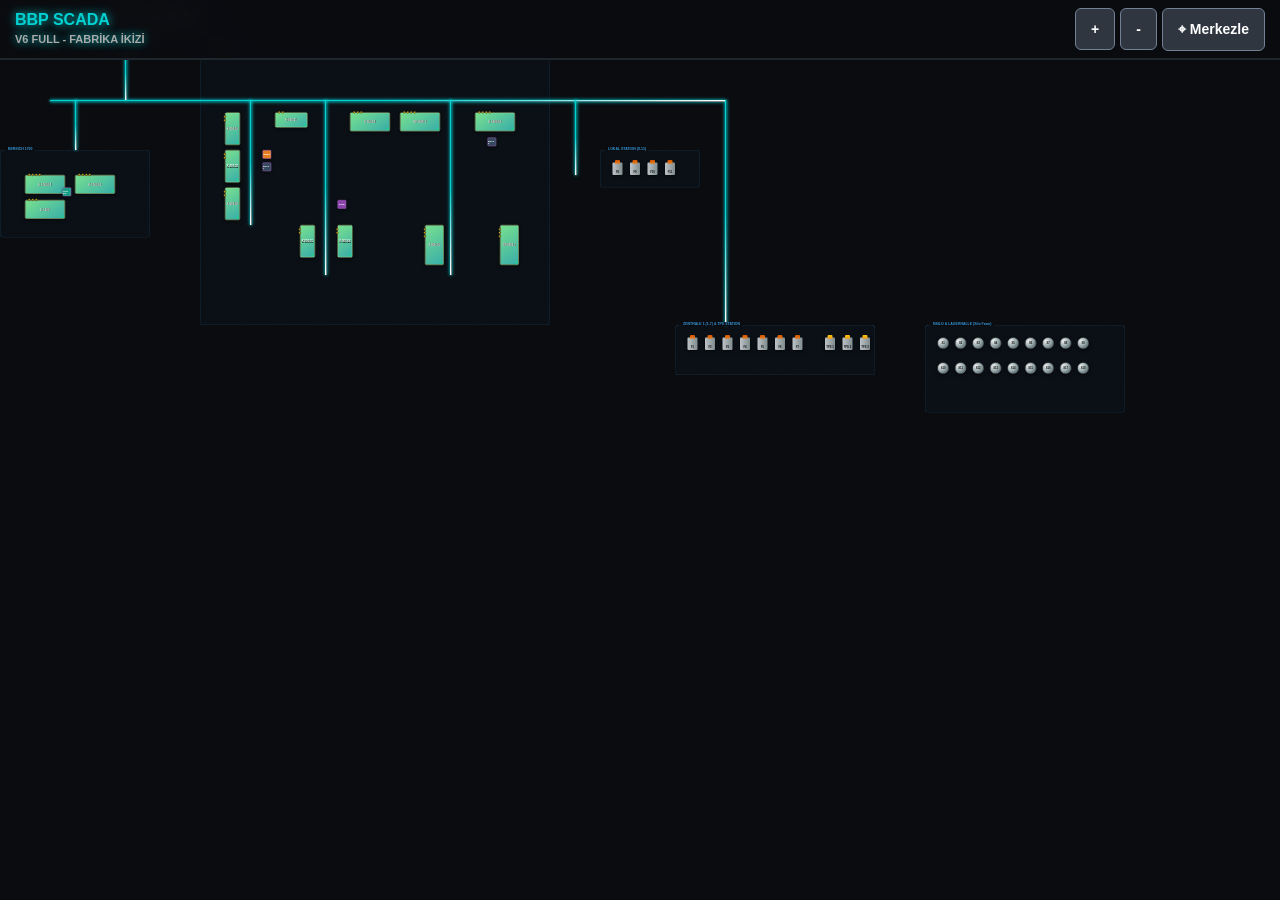
==== commit ab0b40e1: "Revamp SCADA interface with new styles and layout Updated the title and added CSS styles for layout " ====
--- a/index.html
+++ b/index.html
@@ -3,56 +3,330 @@
 <head>
     <meta charset="UTF-8">
     <meta name="viewport" content="width=device-width, initial-scale=1.0, maximum-scale=1.0, user-scalable=no, viewport-fit=cover">
-    <title>BBP SCADA V6 - Master</title>
-    <!-- CSS Dosyası Bağlantısı -->
-    <link rel="stylesheet" href="style.css">
+    <title>BBP SCADA V6 - Full Digital Twin (Mobile & PC)</title>
+    <style>
+        :root {
+            --bg-dark: #0b0c10;
+            --grid-color: rgba(255, 255, 255, 0.05);
+            --machine-green: linear-gradient(145deg, #78e08f, #38ada9);
+            --machine-border: #b8e994;
+            --silo-metal: radial-gradient(circle at 30% 30%, #ecf0f1, #95a5a6, #2c3e50);
+            --oven-body: linear-gradient(to right, #bdc3c7, #7f8c8d);
+            --oven-motor: linear-gradient(to top, #e67e22, #d35400);
+            --tpe-motor: linear-gradient(to top, #f39c12, #f1c40f);
+            --pipe-main: #00d2d3;
+            --pipe-glow: 0 0 10px #00d2d3, 0 0 15px #00d2d3;
+            --text-light: #ecf0f1;
+        }
+
+        * { box-sizing: border-box; user-select: none; -webkit-user-select: none; -webkit-touch-callout: none; font-family: 'Segoe UI', Tahoma, sans-serif; }
+        body { margin: 0; background-color: var(--bg-dark); color: var(--text-light); overflow: hidden; touch-action: none; overscroll-behavior: none; }
+
+        /* ÜST BAR */
+        #top-bar { position: fixed; top: 0; left: 0; width: 100%; height: 60px; background: rgba(11, 12, 16, 0.95); border-bottom: 2px solid #1e272e; z-index: 2000; display: flex; align-items: center; justify-content: space-between; padding: 0 15px; backdrop-filter: blur(10px); }
+        .logo { font-size: 16px; font-weight: bold; color: var(--pipe-main); text-shadow: 0 0 10px var(--pipe-main); line-height: 1.1; }
+        .controls { display: flex; gap: 5px; align-items: center; }
+        .controls button { background: #2f3640; color: white; border: 1px solid #718093; padding: 12px 15px; border-radius: 6px; font-weight: bold; font-size: 14px; cursor: pointer; transition: 0.1s;}
+        .controls button:active { background: var(--pipe-main); color: #000; transform: scale(0.95);}
+
+        /* SCADA SAHNESİ */
+        #scada-viewport { width: 100vw; height: 100vh; position: relative; overflow: hidden; cursor: grab; }
+        #scada-viewport:active { cursor: grabbing; }
+        /* Harita ebatını devasa yaptık (6000x4000) */
+        #scada-canvas { width: 6000px; height: 4000px; position: absolute; top: 0; left: 0; background-image: linear-gradient(var(--grid-color) 1px, transparent 1px), linear-gradient(90deg, var(--grid-color) 1px, transparent 1px); background-size: 50px 50px; transform-origin: 0 0; }
+
+        /* BÖLGELER (Zone) */
+        .zone { position: absolute; border: 2px dashed rgba(52, 152, 219, 0.4); border-radius: 10px; background: rgba(52, 152, 219, 0.03); pointer-events: none; }
+        .zone-label { position: absolute; top: -14px; left: 20px; background: var(--bg-dark); padding: 0 10px; color: #3498db; font-size: 14px; font-weight: bold; z-index: 5;}
+        
+        /* BORULAR (Line) */
+        .pipe { position: absolute; background: var(--pipe-main); box-shadow: var(--pipe-glow); z-index: 1; pointer-events: none;}
+        .pipe-h { height: 6px; } .pipe-v { width: 6px; }
+        .flow-h { background: linear-gradient(90deg, #00d2d3 25%, #fff 50%, #00d2d3 75%); background-size: 200% 100%; animation: flowH 1.5s linear infinite; }
+        .flow-v { background: linear-gradient(180deg, #00d2d3 25%, #fff 50%, #00d2d3 75%); background-size: 100% 200%; animation: flowV 1.5s linear infinite; }
+        @keyframes flowH { to { background-position: -200% 0; } } @keyframes flowV { to { background-position: 0 -200%; } }
+
+        /* CİHAZLAR */
+        .device { position: absolute; cursor: pointer; box-shadow: 0 5px 15px rgba(0,0,0,0.6); display: flex; align-items: center; justify-content: center; font-size: 11px; font-weight: bold; text-align: center; color: #111; z-index: 10; transition: transform 0.2s; }
+        
+        @media (hover: hover) and (pointer: fine) {
+            .device:hover { transform: scale(1.1); z-index: 50; box-shadow: 0 10px 25px rgba(0,0,0,0.8); }
+            .device:hover .info-card { display: block; bottom: 135%; }
+        }
+
+        .silo { width: 45px; height: 45px; border-radius: 50%; background: var(--silo-metal); border: 2px solid #7f8c8d; }
+        .oven { width: 40px; height: 50px; background: var(--oven-body); border-radius: 4px; flex-direction: column; justify-content: flex-end; padding-bottom: 5px; }
+        .oven::before { content: ''; position: absolute; top: -10px; left: 10px; width: 20px; height: 15px; background: var(--oven-motor); border-radius: 4px 4px 0 0; }
+        .oven-tpe::before { background: var(--tpe-motor); }
+
+        .machine { background: var(--machine-green); border: 2px solid var(--machine-border); border-radius: 6px; color: #fff; text-shadow: 1px 1px 2px #000; flex-direction: column;}
+        .m-h { width: 130px; height: 60px; } 
+        .m-v { width: 60px; height: 130px; }
+        .m-large-h { width: 160px; height: 75px; } 
+        .m-large-v { width: 75px; height: 160px; }
+
+        /* BESLEME NODÜLLERİ (Girişler) */
+        .nodes-container { position: absolute; display: flex; gap: 4px; }
+        .m-h .nodes-container, .m-large-h .nodes-container { top: -8px; left: 10px; flex-direction: row; }
+        .m-v .nodes-container, .m-large-v .nodes-container { left: -8px; top: 10px; flex-direction: column; }
+        .node { width: 10px; height: 10px; background: #f1c40f; border: 2px solid #222; border-radius: 50%; }
+        
+        .status-led { position: absolute; bottom: 5px; right: 5px; width: 6px; height: 6px; background: #0be881; border-radius: 50%; box-shadow: 0 0 10px #0be881; animation: blink 1.5s infinite; }
+        @keyframes blink { 0%, 100% { opacity: 1; } 50% { opacity: 0.3; } }
+
+        /* HOVER / DOKUNMA BİLGİ KARTI */
+        .info-card { display: none; position: absolute; bottom: 120%; left: 50%; transform: translateX(-50%); width: max-content; background: #2f3640; border: 1px solid #00d2d3; padding: 10px; border-radius: 8px; color: #fff; font-size: 12px; font-weight: normal; text-align: left; z-index: 100; box-shadow: 0 10px 20px rgba(0,0,0,0.9); }
+        .device.active-touch .info-card { display: block; bottom: 135%; }
+
+        /* SEYYAR KONTEYNER (Sürükle Bırak) */
+        .local-bin { position: absolute; width: 35px; height: 35px; background: #8e44ad; border: 2px solid #9b59b6; border-radius: 4px; color: white; display: flex; align-items: center; justify-content: center; font-size: 10px; font-weight: bold; cursor: grab; z-index: 100; box-shadow: 0 4px 10px rgba(0,0,0,0.5); touch-action: none;}
+        .local-bin:active { cursor: grabbing; box-shadow: 0 8px 20px rgba(0,0,0,0.8); }
+
+        /* MODAL */
+        #modal { display: none; position: fixed; top: 0; left: 0; width: 100%; height: 100%; background: rgba(0,0,0,0.85); z-index: 3000; align-items: center; justify-content: center; backdrop-filter: blur(5px);}
+        .modal-box { background: #1e272e; border: 2px solid var(--pipe-main); padding: 20px; border-radius: 12px; width: 90%; max-width: 450px; color: #fff; box-shadow: 0 0 30px rgba(0,210,211,0.3); }
+        .m-header { font-size: 18px; font-weight: bold; color: var(--pipe-main); border-bottom: 1px dashed #555; padding-bottom: 10px; margin-bottom: 15px; display: flex; justify-content: space-between; align-items: center;}
+        .close-btn { color: #ff4757; font-size: 24px; padding: 0 10px; cursor: pointer; }
+    </style>
 </head>
 <body>
 
-    <!-- ÜST KONTROL PANELİ -->
     <div id="top-bar">
-        <div class="logo">BBP SCADA<br><span style="font-size:11px; color:#aaa;">V6 MASTER (PC & MOBİL)</span></div>
+        <div class="logo">BBP SCADA<br><span style="font-size:11px; color:#aaa;">V6 FULL - FABRİKA İKİZİ</span></div>
         <div class="controls">
             <button id="btn-zoom-in">+</button>
             <button id="btn-zoom-out">-</button>
-            <button id="btn-center">⌖ Merkez</button>
+            <button id="btn-center">⌖ Merkezle</button>
         </div>
     </div>
 
-    <!-- SCADA SAHNESİ -->
     <div id="scada-viewport">
         <div id="scada-canvas">
-            <!-- BÖLGELER -->
-            <div class="zone" style="width: 600px; height: 300px; left: 3000px; top: 2200px;"><div class="zone-label">NSILO (1-14)</div></div>
-            <div class="zone" style="width: 700px; height: 180px; left: 2100px; top: 2200px;"><div class="zone-label">ZENTRALE 1 (1-7) & TPE GUMMI</div></div>
-            <div class="zone" style="width: 450px; height: 150px; left: 1200px; top: 1200px;"><div class="zone-label">ZENTRALE 2 (12-16)</div></div>
-            <div class="zone" style="width: 400px; height: 150px; left: 2400px; top: 1800px;"><div class="zone-label">LOKAL STATION (8-11)</div></div>
-            <div class="zone" style="width: 500px; height: 400px; left: 1100px; top: 1400px;"><div class="zone-label">PRODUKTION (K 600 Blok)</div></div>
-            
-            <!-- ANA BORULAR -->
-            <div class="pipe pipe-v flow-v" style="left: 2300px; top: 1600px; height: 600px;"></div>
-            <div class="pipe pipe-h flow-h" style="left: 1300px; top: 1600px; width: 1000px;"></div>
-            <div class="pipe pipe-v flow-v" style="left: 1300px; top: 1350px; height: 250px;"></div>
-
-            <!-- SEYYAR KONTEYNERLER -->
-            <div class="local-bin" style="left: 1600px; top: 1450px;">Boya</div>
-            <div class="local-bin" style="left: 1680px; top: 1450px; background:#e67e22;">Mühle</div>
-            <div class="local-bin" style="left: 1600px; top: 1520px; background:#34495e;">Katkı</div>
-
-            <!-- CİHAZLARIN BASILACAĞI ALAN -->
+            
+            <!-- 1. BÖLGELER -->
+            <div class="zone" style="width: 800px; height: 350px; left: 4500px; top: 2500px;"><div class="zone-label">NSILO & LAGERHALLE (Silo Farm)</div></div>
+            <div class="zone" style="width: 800px; height: 200px; left: 3500px; top: 2500px;"><div class="zone-label">ZENTRALE 1 (1-7) & TPE STATION</div></div>
+            <div class="zone" style="width: 500px; height: 180px; left: 1200px; top: 1200px;"><div class="zone-label">ZENTRALE 2 (12-16) - Werkzeugbau</div></div>
+            <div class="zone" style="width: 400px; height: 150px; left: 3200px; top: 1800px;"><div class="zone-label">LOKAL STATION (8-11)</div></div>
+            <div class="zone" style="width: 600px; height: 350px; left: 800px; top: 1800px;"><div class="zone-label">BEREICH 1700</div></div>
+            <div class="zone" style="width: 1400px; height: 1100px; left: 1600px; top: 1400px;"><div class="zone-label">PRODUKTION HALLE</div></div>
+
+            <!-- 2. ANA OMURGA BORULARI -->
+            <div class="pipe pipe-v flow-v" style="left: 3700px; top: 1600px; height: 900px;"></div>
+            <div class="pipe pipe-h flow-h" style="left: 1000px; top: 1600px; width: 2700px;"></div>
+            <div class="pipe pipe-v flow-v" style="left: 1300px; top: 1380px; height: 220px;"></div>
+            <div class="pipe pipe-v flow-v" style="left: 1100px; top: 1600px; height: 200px;"></div>
+            <div class="pipe pipe-v flow-v" style="left: 1800px; top: 1600px; height: 500px;"></div>
+            <div class="pipe pipe-v flow-v" style="left: 2100px; top: 1600px; height: 700px;"></div>
+            <div class="pipe pipe-v flow-v" style="left: 2600px; top: 1600px; height: 700px;"></div>
+            <div class="pipe pipe-v flow-v" style="left: 3100px; top: 1600px; height: 300px;"></div>
+
+            <!-- 3. SEYYAR KONTEYNERLER -->
+            <div class="local-bin" style="left: 1850px; top: 1800px; background:#e67e22;">Mühle</div>
+            <div class="local-bin" style="left: 1850px; top: 1850px; background:#34495e;">Boya 1</div>
+            <div class="local-bin" style="left: 2150px; top: 2000px; background:#8e44ad;">Katkı</div>
+            <div class="local-bin" style="left: 2750px; top: 1750px; background:#34495e;">Boya 2</div>
+            <div class="local-bin" style="left: 1050px; top: 1950px; background:#16a085;">TPE Ek</div>
+
             <div id="devices-container"></div>
         </div>
     </div>
 
-    <!-- MODAL (Ayar Menüsü) -->
+    <!-- MODAL -->
     <div id="modal">
         <div class="modal-box">
             <div class="m-header"><span id="m-title">Cihaz</span> <span class="close-btn" id="btn-close-modal">✖</span></div>
-            <div id="m-content" style="font-size:15px; line-height: 1.8;"></div>
+            <div id="m-content" style="font-size:14px; line-height: 1.6;"></div>
         </div>
     </div>
 
-    <!-- JavaScript Dosyası Bağlantısı -->
-    <script src="script.js"></script>
+    <script>
+        const db = [
+            // SILO FARM (18 Silo)
+            { id: 's1', type: 'silo', name: 'S1', x: 4550, y: 2550 }, { id: 's2', type: 'silo', name: 'S2', x: 4620, y: 2550 },
+            { id: 's3', type: 'silo', name: 'S3', x: 4690, y: 2550 }, { id: 's4', type: 'silo', name: 'S4', x: 4760, y: 2550 },
+            { id: 's5', type: 'silo', name: 'S5', x: 4830, y: 2550 }, { id: 's6', type: 'silo', name: 'S6', x: 4900, y: 2550 },
+            { id: 's7', type: 'silo', name: 'S7', x: 4970, y: 2550 }, { id: 's8', type: 'silo', name: 'S8', x: 5040, y: 2550 },
+            { id: 's9', type: 'silo', name: 'S9', x: 5110, y: 2550 },
+            { id: 's10', type: 'silo', name: 'S10', x: 4550, y: 2650 }, { id: 's11', type: 'silo', name: 'S11', x: 4620, y: 2650 },
+            { id: 's12', type: 'silo', name: 'S12', x: 4690, y: 2650 }, { id: 's13', type: 'silo', name: 'S13', x: 4760, y: 2650 },
+            { id: 's14', type: 'silo', name: 'S14', x: 4830, y: 2650 }, { id: 's15', type: 'silo', name: 'S15', x: 4900, y: 2650 },
+            { id: 's16', type: 'silo', name: 'S16', x: 4970, y: 2650 }, { id: 's17', type: 'silo', name: 'S17', x: 5040, y: 2650 },
+            { id: 's18', type: 'silo', name: 'S18', x: 5110, y: 2650 },
+
+            // ZENTRALE 1 & TPE
+            { id: 'f1', type: 'oven', name: 'F1', x: 3550, y: 2550 }, { id: 'f2', type: 'oven', name: 'F2', x: 3620, y: 2550 },
+            { id: 'f3', type: 'oven', name: 'F3', x: 3690, y: 2550 }, { id: 'f4', type: 'oven', name: 'F4', x: 3760, y: 2550 },
+            { id: 'f5', type: 'oven', name: 'F5', x: 3830, y: 2550 }, { id: 'f6', type: 'oven', name: 'F6', x: 3900, y: 2550 },
+            { id: 'f7', type: 'oven', name: 'F7', x: 3970, y: 2550 },
+            { id: 'tpe1', type: 'oven oven-tpe', name: 'TPE 1', x: 4100, y: 2550 },
+            { id: 'tpe2', type: 'oven oven-tpe', name: 'TPE 2', x: 4170, y: 2550 },
+            { id: 'tpe3', type: 'oven oven-tpe', name: 'TPE 3', x: 4240, y: 2550 },
+
+            // ZENTRALE 2
+            { id: 'f12', type: 'oven', name: 'F12', x: 1250, y: 1250 }, { id: 'f13', type: 'oven', name: 'F13', x: 1320, y: 1250 },
+            { id: 'f14', type: 'oven', name: 'F14', x: 1390, y: 1250 }, { id: 'f15', type: 'oven', name: 'F15', x: 1460, y: 1250 },
+            { id: 'f16', type: 'oven', name: 'F16', x: 1530, y: 1250 },
+
+            // LOKAL STATION
+            { id: 'f8', type: 'oven', name: 'F8', x: 3250, y: 1850 }, { id: 'f9', type: 'oven', name: 'F9', x: 3320, y: 1850 },
+            { id: 'f10', type: 'oven', name: 'F10', x: 3390, y: 1850 }, { id: 'f11', type: 'oven', name: 'F11', x: 3460, y: 1850 },
+
+            // MAKİNELER
+            { id: 'm1700-1', type: 'machine', name: 'K 1700-01', nodes: 4, dir: 'm-large-h', x: 900, y: 1900 },
+            { id: 'm1700-2', type: 'machine', name: 'K 1700-02', nodes: 4, dir: 'm-large-h', x: 1100, y: 1900 },
+            { id: 'm1300', type: 'machine', name: 'K 1300', nodes: 3, dir: 'm-large-h', x: 900, y: 2000 },
+
+            { id: 'm400-1', type: 'machine', name: 'K 400-01', nodes: 2, dir: 'm-v', x: 1700, y: 1650 },
+            { id: 'm400-2', type: 'machine', name: 'K 400-02', nodes: 2, dir: 'm-v', x: 1700, y: 1800 },
+            { id: 'm400-3', type: 'machine', name: 'K 400-03', nodes: 2, dir: 'm-v', x: 1700, y: 1950 },
+            
+            { id: 'm600-1', type: 'machine', name: 'K 600-01', nodes: 2, dir: 'm-h', x: 1900, y: 1650 },
+            { id: 'm650-1', type: 'machine', name: 'K 650-01', nodes: 3, dir: 'm-large-h', x: 2200, y: 1650 },
+            { id: 'm650-2', type: 'machine', name: 'SP 0650-2', nodes: 4, dir: 'm-large-h', x: 2400, y: 1650 }, 
+            { id: 'm1000-2', type: 'machine', name: 'K 1000-02', nodes: 4, dir: 'm-large-h', x: 2700, y: 1650 },
+
+            { id: 'm800-1', type: 'machine', name: 'K 800-01', nodes: 2, dir: 'm-v', x: 2000, y: 2100 },
+            { id: 'm800-4', type: 'machine', name: 'K 800-04', nodes: 2, dir: 'm-v', x: 2150, y: 2100 },
+            { id: 'm900-1', type: 'machine', name: 'K 900-01', nodes: 3, dir: 'm-large-v', x: 2500, y: 2100 },
+            { id: 'm600-7', type: 'machine', name: 'SP 0600-7', nodes: 3, dir: 'm-large-v', x: 2800, y: 2100 } 
+        ];
+
+        const container = document.getElementById('devices-container');
+        
+        db.forEach(dev => {
+            let el = document.createElement('div');
+            el.className = `device ${dev.type} ${dev.dir || ''}`;
+            el.style.left = dev.x + 'px'; el.style.top = dev.y + 'px';
+            
+            let nodesHtml = '';
+            if (dev.nodes) {
+                nodesHtml = `<div class="nodes-container">`;
+                for(let i=0; i<dev.nodes; i++) nodesHtml += `<div class="node"></div>`;
+                nodesHtml += `</div><div class="status-led"></div>`;
+            }
+
+            let infoHtml = `<div class="info-card">
+                <div style="color:var(--pipe-main); font-weight:bold; border-bottom:1px solid #555; padding-bottom:3px; margin-bottom:5px;">${dev.name}</div>
+                ${dev.type==='silo' ? 'Doluluk: Veri Bekleniyor' : (dev.type==='machine' ? 'Kalip: Veri Bekleniyor' : 'Durum: Aktif')}
+                <br><span style="font-size:10px; color:#f1c40f; display:block; margin-top:5px;">(Ayarlar için çift tıkla/dokun)</span>
+            </div>`;
+
+            el.innerHTML = nodesHtml + dev.name + infoHtml;
+            
+            const openDeviceModal = () => {
+                document.getElementById('m-title').innerText = dev.name + " - İstasyon Ayarları";
+                let content = "";
+                
+                if(dev.type === 'machine') {
+                    content = `
+                        <div style="margin-bottom:15px;"><b>Aktif Kalıp / Sipariş:</b> <span style="color:#f1c40f">BBP_Standart_Part</span></div>
+                        <div style="background:#2f3640; padding:15px; border-radius:8px;">
+                            <b>Bağlantı Reçetesi (Kupplungsbahnhof):</b><br><br>
+                            📥 Giriş 1 (Ana Hat): <span style="color:#00d2d3">Fırın 3 (Silo 4 - PP)</span><br>
+                            📥 Giriş 2 (Katkı): <span style="color:#00d2d3">Fırın 14 (ABS)</span><br>
+                            ${dev.nodes >= 3 ? '📥 Giriş 3 (Gummi): <span style="color:#e67e22">TPE 1</span><br>' : ''}
+                            ${dev.nodes >= 4 ? '📥 Giriş 4 (Lokal): <span style="color:#9b59b6">Seyyar Boya (Manuel)</span><br>' : ''}
+                        </div>
+                    `;
+                } else if(dev.type === 'silo') {
+                    content = `Durum: Aktif.<br>Malzeme: <b>Seculene / PP</b><br>Doluluk Oranı: <b>%85</b>`;
+                } else {
+                    content = `Fırın Sıcaklığı: <b>85°C</b><br>Kurutma Durumu: <b>Devrede</b><br><br>Rota atamaları ana veritabanından güncelleniyor.`;
+                }
+                
+                document.getElementById('m-content').innerHTML = content;
+                document.getElementById('modal').style.display = 'flex';
+            };
+
+            el.addEventListener('dblclick', (e) => { e.stopPropagation(); openDeviceModal(); });
+
+            let lastTap = 0;
+            el.addEventListener('touchend', (e) => {
+                let currentTime = new Date().getTime();
+                let tapLength = currentTime - lastTap;
+                
+                document.querySelectorAll('.device').forEach(d => d.classList.remove('active-touch'));
+                el.classList.add('active-touch');
+
+                if (tapLength < 300 && tapLength > 0) { e.preventDefault(); openDeviceModal(); }
+                lastTap = currentTime;
+            });
+            
+            container.appendChild(el);
+        });
+
+        document.getElementById('btn-close-modal').addEventListener('click', () => { document.getElementById('modal').style.display = 'none'; });
+        document.getElementById('scada-viewport').addEventListener('touchstart', (e) => {
+            if(!e.target.closest('.device')) document.querySelectorAll('.device').forEach(d => d.classList.remove('active-touch'));
+        });
+
+        // ZOOM & PAN
+        const canvas = document.getElementById('scada-canvas');
+        const viewport = document.getElementById('scada-viewport');
+        let scale = 0.25, panX = -200, panY = -300; 
+        let isDragging = false, startX, startY;
+
+        function updateTransform() { canvas.style.transform = `translate(${panX}px, ${panY}px) scale(${scale})`; }
+
+        document.getElementById('btn-zoom-in').addEventListener('click', () => { scale = Math.min(scale * 1.3, 2.5); updateTransform(); });
+        document.getElementById('btn-zoom-out').addEventListener('click', () => { scale = Math.max(scale * 0.7, 0.05); updateTransform(); });
+        document.getElementById('btn-center').addEventListener('click', () => { scale = 0.25; panX = -200; panY = -300; updateTransform(); });
+
+        viewport.addEventListener('mousedown', e => {
+            if(e.target.classList.contains('local-bin') || e.target.closest('.device')) return; 
+            isDragging = true; startX = e.clientX - panX; startY = e.clientY - panY; canvas.style.transition = 'none';
+        });
+        window.addEventListener('mousemove', e => { if (!isDragging) return; panX = e.clientX - startX; panY = e.clientY - startY; updateTransform(); });
+        window.addEventListener('mouseup', () => { isDragging = false; canvas.style.transition = 'transform 0.1s'; });
+
+        viewport.addEventListener('touchstart', e => {
+            if(e.target.classList.contains('local-bin') || e.target.closest('.device')) return; 
+            isDragging = true; startX = e.touches[0].clientX - panX; startY = e.touches[0].clientY - panY; canvas.style.transition = 'none';
+        });
+        window.addEventListener('touchmove', e => {
+            if (!isDragging || e.touches.length !== 1) return;
+            panX = e.touches[0].clientX - startX; panY = e.touches[0].clientY - startY; updateTransform();
+        }, {passive: false});
+        window.addEventListener('touchend', () => { isDragging = false; canvas.style.transition = 'transform 0.1s'; });
+
+        // SÜRÜKLE BIRAK
+        let draggedBin = null, offsetX = 0, offsetY = 0;
+
+        document.querySelectorAll('.local-bin').forEach(bin => {
+            bin.addEventListener('mousedown', e => {
+                e.stopPropagation(); draggedBin = bin;
+                let rect = bin.getBoundingClientRect();
+                offsetX = (e.clientX - rect.left) / scale; offsetY = (e.clientY - rect.top) / scale;
+                bin.style.zIndex = 2000;
+            });
+            bin.addEventListener('touchstart', e => {
+                e.stopPropagation(); draggedBin = bin;
+                let rect = bin.getBoundingClientRect();
+                offsetX = (e.touches[0].clientX - rect.left) / scale; offsetY = (e.touches[0].clientY - rect.top) / scale;
+                bin.style.zIndex = 2000; bin.style.transform = "scale(1.2)";
+            }, {passive: false});
+        });
+
+        const handleDragMove = (clientX, clientY, e) => {
+            if (!draggedBin) return;
+            if (e && e.preventDefault) e.preventDefault();
+            let canvasRect = canvas.getBoundingClientRect();
+            let newX = (clientX - canvasRect.left) / scale - offsetX;
+            let newY = (clientY - canvasRect.top) / scale - offsetY;
+            draggedBin.style.left = newX + 'px'; draggedBin.style.top = newY + 'px';
+        };
+
+        window.addEventListener('mousemove', e => { if (draggedBin) handleDragMove(e.clientX, e.clientY, e); });
+        window.addEventListener('touchmove', e => { if (draggedBin) handleDragMove(e.touches[0].clientX, e.touches[0].clientY, e); }, {passive: false});
+
+        const handleDragEnd = () => {
+            if(draggedBin) { draggedBin.style.zIndex = 100; draggedBin.style.transform = "scale(1)"; draggedBin = null; }
+        };
+        window.addEventListener('mouseup', handleDragEnd);
+        window.addEventListener('touchend', handleDragEnd);
+
+        updateTransform();
+    </script>
 </body>
 </html>
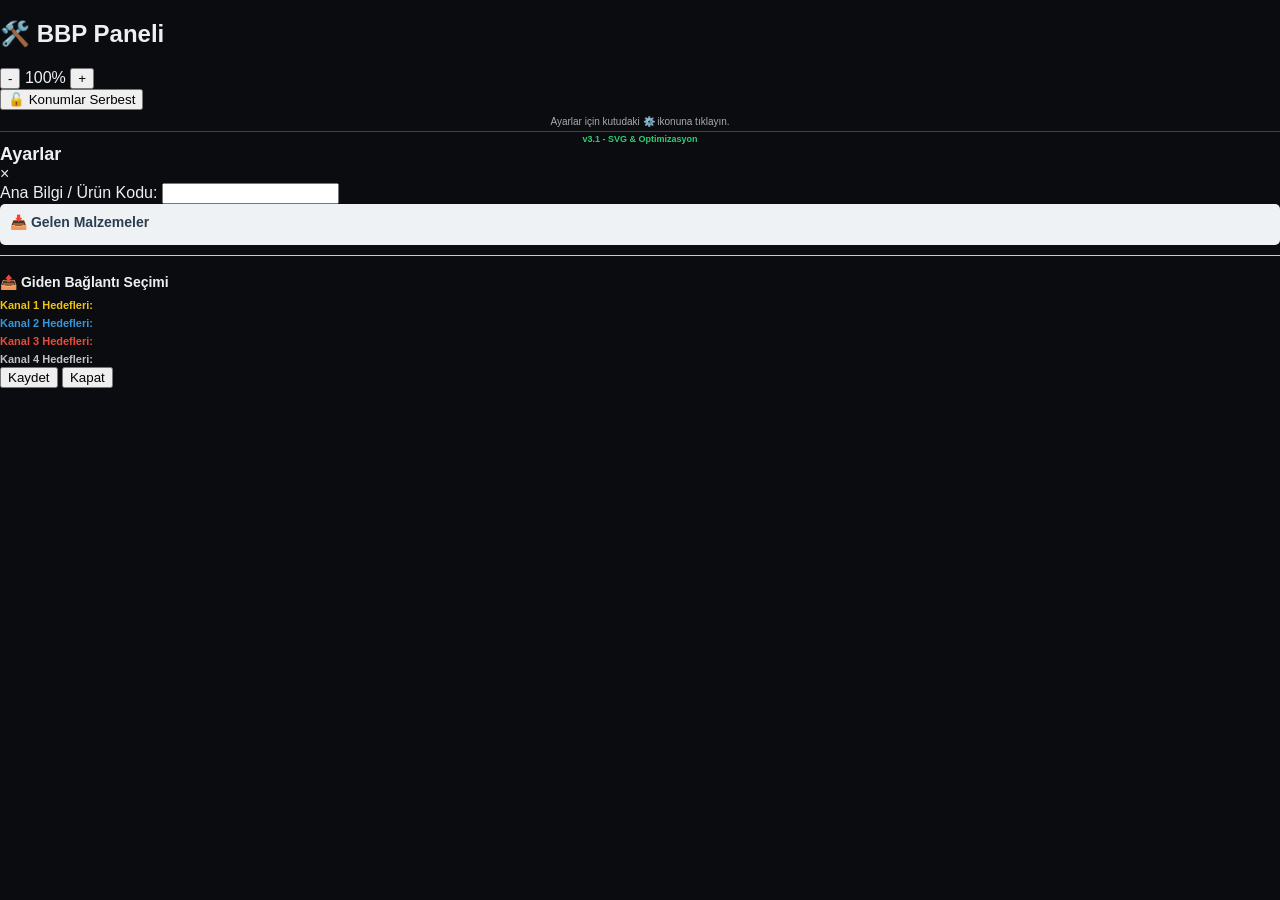
==== commit e901e1d5: "Add files via upload" ====
--- a/index.html
+++ b/index.html
@@ -3,330 +3,125 @@
 <head>
     <meta charset="UTF-8">
     <meta name="viewport" content="width=device-width, initial-scale=1.0, maximum-scale=1.0, user-scalable=no, viewport-fit=cover">
-    <title>BBP SCADA V6 - Full Digital Twin (Mobile & PC)</title>
-    <style>
-        :root {
-            --bg-dark: #0b0c10;
-            --grid-color: rgba(255, 255, 255, 0.05);
-            --machine-green: linear-gradient(145deg, #78e08f, #38ada9);
-            --machine-border: #b8e994;
-            --silo-metal: radial-gradient(circle at 30% 30%, #ecf0f1, #95a5a6, #2c3e50);
-            --oven-body: linear-gradient(to right, #bdc3c7, #7f8c8d);
-            --oven-motor: linear-gradient(to top, #e67e22, #d35400);
-            --tpe-motor: linear-gradient(to top, #f39c12, #f1c40f);
-            --pipe-main: #00d2d3;
-            --pipe-glow: 0 0 10px #00d2d3, 0 0 15px #00d2d3;
-            --text-light: #ecf0f1;
-        }
-
-        * { box-sizing: border-box; user-select: none; -webkit-user-select: none; -webkit-touch-callout: none; font-family: 'Segoe UI', Tahoma, sans-serif; }
-        body { margin: 0; background-color: var(--bg-dark); color: var(--text-light); overflow: hidden; touch-action: none; overscroll-behavior: none; }
-
-        /* ÜST BAR */
-        #top-bar { position: fixed; top: 0; left: 0; width: 100%; height: 60px; background: rgba(11, 12, 16, 0.95); border-bottom: 2px solid #1e272e; z-index: 2000; display: flex; align-items: center; justify-content: space-between; padding: 0 15px; backdrop-filter: blur(10px); }
-        .logo { font-size: 16px; font-weight: bold; color: var(--pipe-main); text-shadow: 0 0 10px var(--pipe-main); line-height: 1.1; }
-        .controls { display: flex; gap: 5px; align-items: center; }
-        .controls button { background: #2f3640; color: white; border: 1px solid #718093; padding: 12px 15px; border-radius: 6px; font-weight: bold; font-size: 14px; cursor: pointer; transition: 0.1s;}
-        .controls button:active { background: var(--pipe-main); color: #000; transform: scale(0.95);}
-
-        /* SCADA SAHNESİ */
-        #scada-viewport { width: 100vw; height: 100vh; position: relative; overflow: hidden; cursor: grab; }
-        #scada-viewport:active { cursor: grabbing; }
-        /* Harita ebatını devasa yaptık (6000x4000) */
-        #scada-canvas { width: 6000px; height: 4000px; position: absolute; top: 0; left: 0; background-image: linear-gradient(var(--grid-color) 1px, transparent 1px), linear-gradient(90deg, var(--grid-color) 1px, transparent 1px); background-size: 50px 50px; transform-origin: 0 0; }
-
-        /* BÖLGELER (Zone) */
-        .zone { position: absolute; border: 2px dashed rgba(52, 152, 219, 0.4); border-radius: 10px; background: rgba(52, 152, 219, 0.03); pointer-events: none; }
-        .zone-label { position: absolute; top: -14px; left: 20px; background: var(--bg-dark); padding: 0 10px; color: #3498db; font-size: 14px; font-weight: bold; z-index: 5;}
-        
-        /* BORULAR (Line) */
-        .pipe { position: absolute; background: var(--pipe-main); box-shadow: var(--pipe-glow); z-index: 1; pointer-events: none;}
-        .pipe-h { height: 6px; } .pipe-v { width: 6px; }
-        .flow-h { background: linear-gradient(90deg, #00d2d3 25%, #fff 50%, #00d2d3 75%); background-size: 200% 100%; animation: flowH 1.5s linear infinite; }
-        .flow-v { background: linear-gradient(180deg, #00d2d3 25%, #fff 50%, #00d2d3 75%); background-size: 100% 200%; animation: flowV 1.5s linear infinite; }
-        @keyframes flowH { to { background-position: -200% 0; } } @keyframes flowV { to { background-position: 0 -200%; } }
-
-        /* CİHAZLAR */
-        .device { position: absolute; cursor: pointer; box-shadow: 0 5px 15px rgba(0,0,0,0.6); display: flex; align-items: center; justify-content: center; font-size: 11px; font-weight: bold; text-align: center; color: #111; z-index: 10; transition: transform 0.2s; }
-        
-        @media (hover: hover) and (pointer: fine) {
-            .device:hover { transform: scale(1.1); z-index: 50; box-shadow: 0 10px 25px rgba(0,0,0,0.8); }
-            .device:hover .info-card { display: block; bottom: 135%; }
-        }
-
-        .silo { width: 45px; height: 45px; border-radius: 50%; background: var(--silo-metal); border: 2px solid #7f8c8d; }
-        .oven { width: 40px; height: 50px; background: var(--oven-body); border-radius: 4px; flex-direction: column; justify-content: flex-end; padding-bottom: 5px; }
-        .oven::before { content: ''; position: absolute; top: -10px; left: 10px; width: 20px; height: 15px; background: var(--oven-motor); border-radius: 4px 4px 0 0; }
-        .oven-tpe::before { background: var(--tpe-motor); }
-
-        .machine { background: var(--machine-green); border: 2px solid var(--machine-border); border-radius: 6px; color: #fff; text-shadow: 1px 1px 2px #000; flex-direction: column;}
-        .m-h { width: 130px; height: 60px; } 
-        .m-v { width: 60px; height: 130px; }
-        .m-large-h { width: 160px; height: 75px; } 
-        .m-large-v { width: 75px; height: 160px; }
-
-        /* BESLEME NODÜLLERİ (Girişler) */
-        .nodes-container { position: absolute; display: flex; gap: 4px; }
-        .m-h .nodes-container, .m-large-h .nodes-container { top: -8px; left: 10px; flex-direction: row; }
-        .m-v .nodes-container, .m-large-v .nodes-container { left: -8px; top: 10px; flex-direction: column; }
-        .node { width: 10px; height: 10px; background: #f1c40f; border: 2px solid #222; border-radius: 50%; }
-        
-        .status-led { position: absolute; bottom: 5px; right: 5px; width: 6px; height: 6px; background: #0be881; border-radius: 50%; box-shadow: 0 0 10px #0be881; animation: blink 1.5s infinite; }
-        @keyframes blink { 0%, 100% { opacity: 1; } 50% { opacity: 0.3; } }
-
-        /* HOVER / DOKUNMA BİLGİ KARTI */
-        .info-card { display: none; position: absolute; bottom: 120%; left: 50%; transform: translateX(-50%); width: max-content; background: #2f3640; border: 1px solid #00d2d3; padding: 10px; border-radius: 8px; color: #fff; font-size: 12px; font-weight: normal; text-align: left; z-index: 100; box-shadow: 0 10px 20px rgba(0,0,0,0.9); }
-        .device.active-touch .info-card { display: block; bottom: 135%; }
-
-        /* SEYYAR KONTEYNER (Sürükle Bırak) */
-        .local-bin { position: absolute; width: 35px; height: 35px; background: #8e44ad; border: 2px solid #9b59b6; border-radius: 4px; color: white; display: flex; align-items: center; justify-content: center; font-size: 10px; font-weight: bold; cursor: grab; z-index: 100; box-shadow: 0 4px 10px rgba(0,0,0,0.5); touch-action: none;}
-        .local-bin:active { cursor: grabbing; box-shadow: 0 8px 20px rgba(0,0,0,0.8); }
-
-        /* MODAL */
-        #modal { display: none; position: fixed; top: 0; left: 0; width: 100%; height: 100%; background: rgba(0,0,0,0.85); z-index: 3000; align-items: center; justify-content: center; backdrop-filter: blur(5px);}
-        .modal-box { background: #1e272e; border: 2px solid var(--pipe-main); padding: 20px; border-radius: 12px; width: 90%; max-width: 450px; color: #fff; box-shadow: 0 0 30px rgba(0,210,211,0.3); }
-        .m-header { font-size: 18px; font-weight: bold; color: var(--pipe-main); border-bottom: 1px dashed #555; padding-bottom: 10px; margin-bottom: 15px; display: flex; justify-content: space-between; align-items: center;}
-        .close-btn { color: #ff4757; font-size: 24px; padding: 0 10px; cursor: pointer; }
-    </style>
+    <title>BBP Kunststoffwerk - SCADA v3.1</title>
+    <link rel="stylesheet" href="css/style.css">
 </head>
 <body>
 
-    <div id="top-bar">
-        <div class="logo">BBP SCADA<br><span style="font-size:11px; color:#aaa;">V6 FULL - FABRİKA İKİZİ</span></div>
-        <div class="controls">
-            <button id="btn-zoom-in">+</button>
-            <button id="btn-zoom-out">-</button>
-            <button id="btn-center">⌖ Merkezle</button>
+    <!-- KONTROL PANELİ -->
+    <div id="kontrol-paneli">
+        <h2 id="panel-baslik">🛠️ BBP Paneli</h2>
+        <div id="panel-icerik">
+            <div class="zoom-araclari">
+                <button id="btn-zoom-out">-</button>
+                <span id="zoom-seviyesi">100%</span>
+                <button id="btn-zoom-in">+</button>
+            </div>
+            <button id="btn-kilitle" class="kilit-acik">🔓 Konumlar Serbest</button>
+            <p style="font-size:10px; color:#aaa; margin:6px 0 0 0; text-align:center;">Ayarlar için kutudaki ⚙️ ikonuna tıklayın.</p>
+            <div style="font-size:9px; color:#2ecc71; text-align:center; margin-top:4px; border-top:1px solid #444; padding-top:2px; font-weight:bold;">v3.1 - SVG & Optimizasyon</div>
         </div>
     </div>
 
-    <div id="scada-viewport">
-        <div id="scada-canvas">
-            
-            <!-- 1. BÖLGELER -->
-            <div class="zone" style="width: 800px; height: 350px; left: 4500px; top: 2500px;"><div class="zone-label">NSILO & LAGERHALLE (Silo Farm)</div></div>
-            <div class="zone" style="width: 800px; height: 200px; left: 3500px; top: 2500px;"><div class="zone-label">ZENTRALE 1 (1-7) & TPE STATION</div></div>
-            <div class="zone" style="width: 500px; height: 180px; left: 1200px; top: 1200px;"><div class="zone-label">ZENTRALE 2 (12-16) - Werkzeugbau</div></div>
-            <div class="zone" style="width: 400px; height: 150px; left: 3200px; top: 1800px;"><div class="zone-label">LOKAL STATION (8-11)</div></div>
-            <div class="zone" style="width: 600px; height: 350px; left: 800px; top: 1800px;"><div class="zone-label">BEREICH 1700</div></div>
-            <div class="zone" style="width: 1400px; height: 1100px; left: 1600px; top: 1400px;"><div class="zone-label">PRODUKTION HALLE</div></div>
-
-            <!-- 2. ANA OMURGA BORULARI -->
-            <div class="pipe pipe-v flow-v" style="left: 3700px; top: 1600px; height: 900px;"></div>
-            <div class="pipe pipe-h flow-h" style="left: 1000px; top: 1600px; width: 2700px;"></div>
-            <div class="pipe pipe-v flow-v" style="left: 1300px; top: 1380px; height: 220px;"></div>
-            <div class="pipe pipe-v flow-v" style="left: 1100px; top: 1600px; height: 200px;"></div>
-            <div class="pipe pipe-v flow-v" style="left: 1800px; top: 1600px; height: 500px;"></div>
-            <div class="pipe pipe-v flow-v" style="left: 2100px; top: 1600px; height: 700px;"></div>
-            <div class="pipe pipe-v flow-v" style="left: 2600px; top: 1600px; height: 700px;"></div>
-            <div class="pipe pipe-v flow-v" style="left: 3100px; top: 1600px; height: 300px;"></div>
-
-            <!-- 3. SEYYAR KONTEYNERLER -->
-            <div class="local-bin" style="left: 1850px; top: 1800px; background:#e67e22;">Mühle</div>
-            <div class="local-bin" style="left: 1850px; top: 1850px; background:#34495e;">Boya 1</div>
-            <div class="local-bin" style="left: 2150px; top: 2000px; background:#8e44ad;">Katkı</div>
-            <div class="local-bin" style="left: 2750px; top: 1750px; background:#34495e;">Boya 2</div>
-            <div class="local-bin" style="left: 1050px; top: 1950px; background:#16a085;">TPE Ek</div>
-
-            <div id="devices-container"></div>
+    <!-- MİKRO-DENETİM BİLDİRİMİ -->
+    <div id="audit-toast" class="audit-toast" style="display:none;">
+        <div class="audit-icerik">
+            <span id="audit-mesaj">Silo 1 hala aynı mı?</span>
+            <div class="audit-butonlar">
+                <button id="btn-audit-evet" class="btn-onay">👍 Evet</button>
+                <button id="btn-audit-hayir" class="btn-red">🛑 Hayır</button>
+            </div>
         </div>
     </div>
 
-    <!-- MODAL -->
-    <div id="modal">
-        <div class="modal-box">
-            <div class="m-header"><span id="m-title">Cihaz</span> <span class="close-btn" id="btn-close-modal">✖</span></div>
-            <div id="m-content" style="font-size:14px; line-height: 1.6;"></div>
+    <!-- ANA HARİTA (SAHNE) -->
+    <main id="fabrika-sahasi">
+        <div id="sahne">
+            <!-- CANVAS GİTTİ, SVG GELDİ (Sonsuz alan, %100 netlik) -->
+            <svg id="cizim-alani" style="position:absolute; top:0; left:0; width:100%; height:100%; overflow:visible; pointer-events:none; z-index:1;"></svg>
+            <div id="cihazlar-kapsayici"></div>
+        </div>
+    </main>
+
+    <!-- YENİ: KAYAR ÇEKMECE PANEL (SİYAH MODAL YERİNE) -->
+    <div id="ayar-paneli" class="yan-panel">
+        <div class="panel-baslik-bar">
+            <h3 id="modal-baslik" style="margin:0; font-size:18px;">Ayarlar</h3>
+            <span class="kapat-btn" id="modal-kapat">&times;</span>
+        </div>
+        
+        <div class="panel-icerik-kaydirma">
+            <div id="makina-recete-alani" style="display:none; background:#dff9fb; padding:10px; border-radius:5px; margin-bottom:10px;">
+                <label style="color:#2980b9; font-weight:bold; font-size:12px;">🧠 Hafızadaki Reçeteler:</label>
+                <select id="modal-recete-secici" class="modal-input" style="padding:8px; margin-top:4px;"></select>
+                <button id="btn-recete-yukle" style="background:#2980b9; color:#fff; border:none; padding:8px; border-radius:4px; cursor:pointer; width:100%; font-weight:bold; margin-top:5px;">🔄 Reçeteyi Haritaya Bağla</button>
+            </div>
+
+            <label id="modal-etiket">Ana Bilgi / Ürün Kodu:</label>
+            <input type="text" id="modal-input-veri" class="modal-input">
+            
+            <div id="silo-ozel-bilgiler" style="display: none;">
+                <label>Artikel Kodu:</label>
+                <input type="text" id="modal-input-kod" class="modal-input">
+                <label>Teknik Özellikler / Notlar:</label>
+                <textarea id="modal-input-teknik" class="modal-input" rows="2"></textarea>
+            </div>
+
+            <div id="ek-besleme-alani" style="display: none; background: #ffeaa7; padding: 10px; border-radius: 5px; margin-bottom: 10px;">
+                <h4 style="margin: 0 0 8px 0; color: #d35400; font-size:13px;">➕ Ek Konteyner / Dozajlama</h4>
+                <div id="ek-slot-1">
+                    <label style="font-size:11px; font-weight:bold;">1. Ünite:</label>
+                    <div style="display:flex; gap:5px; margin-bottom:8px;">
+                        <select id="modal-ek-tip-1" class="modal-input" style="padding:6px; margin:0; flex:1;">
+                            <option value="yok">Yok</option><option value="merkez">Merkezî</option><option value="lokal">Lokal</option>
+                        </select>
+                        <input type="text" id="modal-ek-malzeme-1" class="modal-input" placeholder="Malzeme..." style="padding:6px; margin:0; flex:2;">
+                    </div>
+                </div>
+                <div id="ek-slot-2" style="display: none; border-top:1px dashed #d35400; padding-top:8px;">
+                    <label style="font-size:11px; font-weight:bold;">2. Ünite:</label>
+                    <div style="display:flex; gap:5px; margin-bottom:8px;">
+                        <select id="modal-ek-tip-2" class="modal-input" style="padding:6px; margin:0; flex:1;">
+                            <option value="yok">Yok</option><option value="merkez">Merkezî</option><option value="lokal">Lokal</option>
+                        </select>
+                        <input type="text" id="modal-ek-malzeme-2" class="modal-input" placeholder="Malzeme..." style="padding:6px; margin:0; flex:2;">
+                    </div>
+                </div>
+                <div id="ek-slot-3" style="display: none; border-top:1px dashed #d35400; padding-top:8px;">
+                    <label style="font-size:11px; font-weight:bold;">3. Ünite:</label>
+                    <div style="display:flex; gap:5px;">
+                        <select id="modal-ek-tip-3" class="modal-input" style="padding:6px; margin:0; flex:1;">
+                            <option value="yok">Yok</option><option value="merkez">Merkezî</option><option value="lokal">Lokal</option>
+                        </select>
+                        <input type="text" id="modal-ek-malzeme-3" class="modal-input" placeholder="Malzeme..." style="padding:6px; margin:0; flex:2;">
+                    </div>
+                </div>
+            </div>
+            
+            <div id="gelen-baglantilar-alani" style="background: #eef2f5; padding: 10px; border-radius: 5px; margin-bottom: 10px;">
+                <h4 style="margin: 0 0 5px 0; color: #2c3e50; font-size:14px;">📥 Gelen Malzemeler</h4>
+                <ul id="gelen-listesi" style="margin: 0; padding-left: 0; list-style:none; font-size: 13px; color: #444;"></ul>
+            </div>
+            
+            <div id="modal-baglanti-alani">
+                <hr style="border:0; border-top:1px solid #ccc; margin:10px 0;">
+                <h4 style="margin-bottom: 5px; font-size:14px;">📤 Giden Bağlantı Seçimi</h4>
+                <div id="silo-kanallari-inputlari">
+                    <label style="color:#f1c40f; font-weight:bold; font-size:11px;">Kanal 1 Hedefleri:</label> <div id="modal-kanal-1" class="hedef-secici"></div>
+                    <label style="color:#3498db; font-weight:bold; font-size:11px;">Kanal 2 Hedefleri:</label> <div id="modal-kanal-2" class="hedef-secici"></div>
+                    <label style="color:#e74c3c; font-weight:bold; font-size:11px;">Kanal 3 Hedefleri:</label> <div id="modal-kanal-3" class="hedef-secici"></div>
+                    <label style="color:#bdc3c7; font-weight:bold; font-size:11px;">Kanal 4 Hedefleri:</label> <div id="modal-kanal-4" class="hedef-secici"></div>
+                </div>
+                <div id="firin-hedef-inputu" style="display: none;">
+                    <label style="color:#e67e22; font-weight:bold; font-size:11px;">Hedef Makinalar:</label> <div id="modal-firin-hedef" class="hedef-secici"></div>
+                </div>
+            </div>
+            
+            <button id="modal-kaydet" class="kaydet-btn">Kaydet</button>
+            <button id="modal-kapat-alt" class="kapat-alt-btn">Kapat</button>
         </div>
     </div>
 
-    <script>
-        const db = [
-            // SILO FARM (18 Silo)
-            { id: 's1', type: 'silo', name: 'S1', x: 4550, y: 2550 }, { id: 's2', type: 'silo', name: 'S2', x: 4620, y: 2550 },
-            { id: 's3', type: 'silo', name: 'S3', x: 4690, y: 2550 }, { id: 's4', type: 'silo', name: 'S4', x: 4760, y: 2550 },
-            { id: 's5', type: 'silo', name: 'S5', x: 4830, y: 2550 }, { id: 's6', type: 'silo', name: 'S6', x: 4900, y: 2550 },
-            { id: 's7', type: 'silo', name: 'S7', x: 4970, y: 2550 }, { id: 's8', type: 'silo', name: 'S8', x: 5040, y: 2550 },
-            { id: 's9', type: 'silo', name: 'S9', x: 5110, y: 2550 },
-            { id: 's10', type: 'silo', name: 'S10', x: 4550, y: 2650 }, { id: 's11', type: 'silo', name: 'S11', x: 4620, y: 2650 },
-            { id: 's12', type: 'silo', name: 'S12', x: 4690, y: 2650 }, { id: 's13', type: 'silo', name: 'S13', x: 4760, y: 2650 },
-            { id: 's14', type: 'silo', name: 'S14', x: 4830, y: 2650 }, { id: 's15', type: 'silo', name: 'S15', x: 4900, y: 2650 },
-            { id: 's16', type: 'silo', name: 'S16', x: 4970, y: 2650 }, { id: 's17', type: 'silo', name: 'S17', x: 5040, y: 2650 },
-            { id: 's18', type: 'silo', name: 'S18', x: 5110, y: 2650 },
-
-            // ZENTRALE 1 & TPE
-            { id: 'f1', type: 'oven', name: 'F1', x: 3550, y: 2550 }, { id: 'f2', type: 'oven', name: 'F2', x: 3620, y: 2550 },
-            { id: 'f3', type: 'oven', name: 'F3', x: 3690, y: 2550 }, { id: 'f4', type: 'oven', name: 'F4', x: 3760, y: 2550 },
-            { id: 'f5', type: 'oven', name: 'F5', x: 3830, y: 2550 }, { id: 'f6', type: 'oven', name: 'F6', x: 3900, y: 2550 },
-            { id: 'f7', type: 'oven', name: 'F7', x: 3970, y: 2550 },
-            { id: 'tpe1', type: 'oven oven-tpe', name: 'TPE 1', x: 4100, y: 2550 },
-            { id: 'tpe2', type: 'oven oven-tpe', name: 'TPE 2', x: 4170, y: 2550 },
-            { id: 'tpe3', type: 'oven oven-tpe', name: 'TPE 3', x: 4240, y: 2550 },
-
-            // ZENTRALE 2
-            { id: 'f12', type: 'oven', name: 'F12', x: 1250, y: 1250 }, { id: 'f13', type: 'oven', name: 'F13', x: 1320, y: 1250 },
-            { id: 'f14', type: 'oven', name: 'F14', x: 1390, y: 1250 }, { id: 'f15', type: 'oven', name: 'F15', x: 1460, y: 1250 },
-            { id: 'f16', type: 'oven', name: 'F16', x: 1530, y: 1250 },
-
-            // LOKAL STATION
-            { id: 'f8', type: 'oven', name: 'F8', x: 3250, y: 1850 }, { id: 'f9', type: 'oven', name: 'F9', x: 3320, y: 1850 },
-            { id: 'f10', type: 'oven', name: 'F10', x: 3390, y: 1850 }, { id: 'f11', type: 'oven', name: 'F11', x: 3460, y: 1850 },
-
-            // MAKİNELER
-            { id: 'm1700-1', type: 'machine', name: 'K 1700-01', nodes: 4, dir: 'm-large-h', x: 900, y: 1900 },
-            { id: 'm1700-2', type: 'machine', name: 'K 1700-02', nodes: 4, dir: 'm-large-h', x: 1100, y: 1900 },
-            { id: 'm1300', type: 'machine', name: 'K 1300', nodes: 3, dir: 'm-large-h', x: 900, y: 2000 },
-
-            { id: 'm400-1', type: 'machine', name: 'K 400-01', nodes: 2, dir: 'm-v', x: 1700, y: 1650 },
-            { id: 'm400-2', type: 'machine', name: 'K 400-02', nodes: 2, dir: 'm-v', x: 1700, y: 1800 },
-            { id: 'm400-3', type: 'machine', name: 'K 400-03', nodes: 2, dir: 'm-v', x: 1700, y: 1950 },
-            
-            { id: 'm600-1', type: 'machine', name: 'K 600-01', nodes: 2, dir: 'm-h', x: 1900, y: 1650 },
-            { id: 'm650-1', type: 'machine', name: 'K 650-01', nodes: 3, dir: 'm-large-h', x: 2200, y: 1650 },
-            { id: 'm650-2', type: 'machine', name: 'SP 0650-2', nodes: 4, dir: 'm-large-h', x: 2400, y: 1650 }, 
-            { id: 'm1000-2', type: 'machine', name: 'K 1000-02', nodes: 4, dir: 'm-large-h', x: 2700, y: 1650 },
-
-            { id: 'm800-1', type: 'machine', name: 'K 800-01', nodes: 2, dir: 'm-v', x: 2000, y: 2100 },
-            { id: 'm800-4', type: 'machine', name: 'K 800-04', nodes: 2, dir: 'm-v', x: 2150, y: 2100 },
-            { id: 'm900-1', type: 'machine', name: 'K 900-01', nodes: 3, dir: 'm-large-v', x: 2500, y: 2100 },
-            { id: 'm600-7', type: 'machine', name: 'SP 0600-7', nodes: 3, dir: 'm-large-v', x: 2800, y: 2100 } 
-        ];
-
-        const container = document.getElementById('devices-container');
-        
-        db.forEach(dev => {
-            let el = document.createElement('div');
-            el.className = `device ${dev.type} ${dev.dir || ''}`;
-            el.style.left = dev.x + 'px'; el.style.top = dev.y + 'px';
-            
-            let nodesHtml = '';
-            if (dev.nodes) {
-                nodesHtml = `<div class="nodes-container">`;
-                for(let i=0; i<dev.nodes; i++) nodesHtml += `<div class="node"></div>`;
-                nodesHtml += `</div><div class="status-led"></div>`;
-            }
-
-            let infoHtml = `<div class="info-card">
-                <div style="color:var(--pipe-main); font-weight:bold; border-bottom:1px solid #555; padding-bottom:3px; margin-bottom:5px;">${dev.name}</div>
-                ${dev.type==='silo' ? 'Doluluk: Veri Bekleniyor' : (dev.type==='machine' ? 'Kalip: Veri Bekleniyor' : 'Durum: Aktif')}
-                <br><span style="font-size:10px; color:#f1c40f; display:block; margin-top:5px;">(Ayarlar için çift tıkla/dokun)</span>
-            </div>`;
-
-            el.innerHTML = nodesHtml + dev.name + infoHtml;
-            
-            const openDeviceModal = () => {
-                document.getElementById('m-title').innerText = dev.name + " - İstasyon Ayarları";
-                let content = "";
-                
-                if(dev.type === 'machine') {
-                    content = `
-                        <div style="margin-bottom:15px;"><b>Aktif Kalıp / Sipariş:</b> <span style="color:#f1c40f">BBP_Standart_Part</span></div>
-                        <div style="background:#2f3640; padding:15px; border-radius:8px;">
-                            <b>Bağlantı Reçetesi (Kupplungsbahnhof):</b><br><br>
-                            📥 Giriş 1 (Ana Hat): <span style="color:#00d2d3">Fırın 3 (Silo 4 - PP)</span><br>
-                            📥 Giriş 2 (Katkı): <span style="color:#00d2d3">Fırın 14 (ABS)</span><br>
-                            ${dev.nodes >= 3 ? '📥 Giriş 3 (Gummi): <span style="color:#e67e22">TPE 1</span><br>' : ''}
-                            ${dev.nodes >= 4 ? '📥 Giriş 4 (Lokal): <span style="color:#9b59b6">Seyyar Boya (Manuel)</span><br>' : ''}
-                        </div>
-                    `;
-                } else if(dev.type === 'silo') {
-                    content = `Durum: Aktif.<br>Malzeme: <b>Seculene / PP</b><br>Doluluk Oranı: <b>%85</b>`;
-                } else {
-                    content = `Fırın Sıcaklığı: <b>85°C</b><br>Kurutma Durumu: <b>Devrede</b><br><br>Rota atamaları ana veritabanından güncelleniyor.`;
-                }
-                
-                document.getElementById('m-content').innerHTML = content;
-                document.getElementById('modal').style.display = 'flex';
-            };
-
-            el.addEventListener('dblclick', (e) => { e.stopPropagation(); openDeviceModal(); });
-
-            let lastTap = 0;
-            el.addEventListener('touchend', (e) => {
-                let currentTime = new Date().getTime();
-                let tapLength = currentTime - lastTap;
-                
-                document.querySelectorAll('.device').forEach(d => d.classList.remove('active-touch'));
-                el.classList.add('active-touch');
-
-                if (tapLength < 300 && tapLength > 0) { e.preventDefault(); openDeviceModal(); }
-                lastTap = currentTime;
-            });
-            
-            container.appendChild(el);
-        });
-
-        document.getElementById('btn-close-modal').addEventListener('click', () => { document.getElementById('modal').style.display = 'none'; });
-        document.getElementById('scada-viewport').addEventListener('touchstart', (e) => {
-            if(!e.target.closest('.device')) document.querySelectorAll('.device').forEach(d => d.classList.remove('active-touch'));
-        });
-
-        // ZOOM & PAN
-        const canvas = document.getElementById('scada-canvas');
-        const viewport = document.getElementById('scada-viewport');
-        let scale = 0.25, panX = -200, panY = -300; 
-        let isDragging = false, startX, startY;
-
-        function updateTransform() { canvas.style.transform = `translate(${panX}px, ${panY}px) scale(${scale})`; }
-
-        document.getElementById('btn-zoom-in').addEventListener('click', () => { scale = Math.min(scale * 1.3, 2.5); updateTransform(); });
-        document.getElementById('btn-zoom-out').addEventListener('click', () => { scale = Math.max(scale * 0.7, 0.05); updateTransform(); });
-        document.getElementById('btn-center').addEventListener('click', () => { scale = 0.25; panX = -200; panY = -300; updateTransform(); });
-
-        viewport.addEventListener('mousedown', e => {
-            if(e.target.classList.contains('local-bin') || e.target.closest('.device')) return; 
-            isDragging = true; startX = e.clientX - panX; startY = e.clientY - panY; canvas.style.transition = 'none';
-        });
-        window.addEventListener('mousemove', e => { if (!isDragging) return; panX = e.clientX - startX; panY = e.clientY - startY; updateTransform(); });
-        window.addEventListener('mouseup', () => { isDragging = false; canvas.style.transition = 'transform 0.1s'; });
-
-        viewport.addEventListener('touchstart', e => {
-            if(e.target.classList.contains('local-bin') || e.target.closest('.device')) return; 
-            isDragging = true; startX = e.touches[0].clientX - panX; startY = e.touches[0].clientY - panY; canvas.style.transition = 'none';
-        });
-        window.addEventListener('touchmove', e => {
-            if (!isDragging || e.touches.length !== 1) return;
-            panX = e.touches[0].clientX - startX; panY = e.touches[0].clientY - startY; updateTransform();
-        }, {passive: false});
-        window.addEventListener('touchend', () => { isDragging = false; canvas.style.transition = 'transform 0.1s'; });
-
-        // SÜRÜKLE BIRAK
-        let draggedBin = null, offsetX = 0, offsetY = 0;
-
-        document.querySelectorAll('.local-bin').forEach(bin => {
-            bin.addEventListener('mousedown', e => {
-                e.stopPropagation(); draggedBin = bin;
-                let rect = bin.getBoundingClientRect();
-                offsetX = (e.clientX - rect.left) / scale; offsetY = (e.clientY - rect.top) / scale;
-                bin.style.zIndex = 2000;
-            });
-            bin.addEventListener('touchstart', e => {
-                e.stopPropagation(); draggedBin = bin;
-                let rect = bin.getBoundingClientRect();
-                offsetX = (e.touches[0].clientX - rect.left) / scale; offsetY = (e.touches[0].clientY - rect.top) / scale;
-                bin.style.zIndex = 2000; bin.style.transform = "scale(1.2)";
-            }, {passive: false});
-        });
-
-        const handleDragMove = (clientX, clientY, e) => {
-            if (!draggedBin) return;
-            if (e && e.preventDefault) e.preventDefault();
-            let canvasRect = canvas.getBoundingClientRect();
-            let newX = (clientX - canvasRect.left) / scale - offsetX;
-            let newY = (clientY - canvasRect.top) / scale - offsetY;
-            draggedBin.style.left = newX + 'px'; draggedBin.style.top = newY + 'px';
-        };
-
-        window.addEventListener('mousemove', e => { if (draggedBin) handleDragMove(e.clientX, e.clientY, e); });
-        window.addEventListener('touchmove', e => { if (draggedBin) handleDragMove(e.touches[0].clientX, e.touches[0].clientY, e); }, {passive: false});
-
-        const handleDragEnd = () => {
-            if(draggedBin) { draggedBin.style.zIndex = 100; draggedBin.style.transform = "scale(1)"; draggedBin = null; }
-        };
-        window.addEventListener('mouseup', handleDragEnd);
-        window.addEventListener('touchend', handleDragEnd);
-
-        updateTransform();
-    </script>
+    <script src="js/script.js"></script>
 </body>
 </html>
--- a/css/style.css
+++ b/css/style.css
@@ -0,0 +1,65 @@
+:root {
+    --bg-dark: #0b0c10; --grid-color: rgba(255, 255, 255, 0.05);
+    --machine-green: linear-gradient(145deg, #78e08f, #38ada9);
+    --machine-border: #b8e994;
+    --silo-metal: radial-gradient(circle at 30% 30%, #ecf0f1, #95a5a6, #2c3e50);
+    --oven-body: linear-gradient(to right, #bdc3c7, #7f8c8d);
+    --oven-motor: linear-gradient(to top, #e67e22, #d35400);
+    --pipe-main: #00d2d3; --pipe-glow: 0 0 10px #00d2d3, 0 0 15px #00d2d3;
+    --text-light: #ecf0f1;
+}
+
+* { box-sizing: border-box; user-select: none; -webkit-user-select: none; -webkit-touch-callout: none; font-family: 'Segoe UI', Tahoma, sans-serif; }
+body { margin: 0; background-color: var(--bg-dark); color: var(--text-light); overflow: hidden; touch-action: none; overscroll-behavior: none; }
+
+#top-bar { position: fixed; top: 0; left: 0; width: 100%; height: 60px; background: rgba(11, 12, 16, 0.95); border-bottom: 2px solid #1e272e; z-index: 2000; display: flex; align-items: center; justify-content: space-between; padding: 0 15px; backdrop-filter: blur(10px); }
+.logo { font-size: 16px; font-weight: bold; color: var(--pipe-main); text-shadow: 0 0 10px var(--pipe-main); line-height: 1.1; }
+
+.controls { display: flex; gap: 5px; align-items: center; }
+.controls button { background: #2f3640; color: white; border: 1px solid #718093; padding: 12px 15px; border-radius: 6px; font-weight: bold; font-size: 14px; cursor: pointer; transition: 0.1s;}
+.controls button:active { background: var(--pipe-main); color: #000; transform: scale(0.95);}
+
+#scada-viewport { width: 100vw; height: 100vh; position: relative; overflow: hidden; cursor: grab; }
+#scada-viewport:active { cursor: grabbing; }
+#scada-canvas { width: 4500px; height: 3500px; position: absolute; top: 0; left: 0; background-image: linear-gradient(var(--grid-color) 1px, transparent 1px), linear-gradient(90deg, var(--grid-color) 1px, transparent 1px); background-size: 50px 50px; transform-origin: 0 0; }
+
+.zone { position: absolute; border: 2px dashed rgba(52, 152, 219, 0.4); border-radius: 10px; background: rgba(52, 152, 219, 0.03); pointer-events: none;}
+.zone-label { position: absolute; top: -12px; left: 20px; background: var(--bg-dark); padding: 0 10px; color: #3498db; font-size: 14px; font-weight: bold; }
+.pipe { position: absolute; background: var(--pipe-main); box-shadow: var(--pipe-glow); z-index: 1; pointer-events: none;}
+.pipe-h { height: 6px; } .pipe-v { width: 6px; }
+.flow-h { background: linear-gradient(90deg, #00d2d3 25%, #fff 50%, #00d2d3 75%); background-size: 200% 100%; animation: flowH 1s linear infinite; }
+.flow-v { background: linear-gradient(180deg, #00d2d3 25%, #fff 50%, #00d2d3 75%); background-size: 100% 200%; animation: flowV 1s linear infinite; }
+@keyframes flowH { to { background-position: -200% 0; } } @keyframes flowV { to { background-position: 0 -200%; } }
+
+.device { position: absolute; cursor: pointer; box-shadow: 0 5px 15px rgba(0,0,0,0.6); display: flex; align-items: center; justify-content: center; font-size: 12px; font-weight: bold; text-align: center; color: #111; z-index: 10; transition: transform 0.2s; }
+
+@media (hover: hover) and (pointer: fine) {
+    .device:hover { transform: scale(1.1); z-index: 50; box-shadow: 0 10px 25px rgba(0,0,0,0.8); }
+    .device:hover .info-card { display: block; bottom: 135%; }
+}
+
+.silo { width: 50px; height: 50px; border-radius: 50%; background: var(--silo-metal); border: 2px solid #7f8c8d; }
+.oven { width: 45px; height: 60px; background: var(--oven-body); border-radius: 4px; flex-direction: column; justify-content: flex-end; padding-bottom: 5px; }
+.oven::before { content: ''; position: absolute; top: -12px; left: 10px; width: 25px; height: 20px; background: var(--oven-motor); border-radius: 4px 4px 0 0; }
+.oven-tpe::before { background: linear-gradient(to top, #f39c12, #f1c40f); }
+
+.machine { background: var(--machine-green); border: 2px solid var(--machine-border); border-radius: 6px; color: #fff; text-shadow: 1px 1px 2px #000; flex-direction: column;}
+.m-h { width: 140px; height: 70px; } .m-v { width: 70px; height: 140px; }
+
+.nodes-container { position: absolute; display: flex; gap: 4px; }
+.m-h .nodes-container { top: -8px; left: 10px; flex-direction: row; }
+.m-v .nodes-container { left: -8px; top: 10px; flex-direction: column; }
+.node { width: 10px; height: 10px; background: #f1c40f; border: 2px solid #222; border-radius: 50%; }
+.status-led { position: absolute; bottom: 5px; right: 5px; width: 8px; height: 8px; background: #0be881; border-radius: 50%; box-shadow: 0 0 10px #0be881; animation: blink 1.5s infinite; }
+@keyframes blink { 0%, 100% { opacity: 1; } 50% { opacity: 0.3; } }
+
+.info-card { display: none; position: absolute; bottom: 120%; left: 50%; transform: translateX(-50%); width: max-content; background: #2f3640; border: 1px solid #00d2d3; padding: 10px; border-radius: 8px; color: #fff; font-size: 12px; font-weight: normal; text-align: left; z-index: 100; box-shadow: 0 10px 20px rgba(0,0,0,0.9); }
+.device.active-touch .info-card { display: block; bottom: 135%; }
+
+.local-bin { position: absolute; width: 45px; height: 45px; background: #8e44ad; border: 2px solid #9b59b6; border-radius: 6px; color: white; display: flex; align-items: center; justify-content: center; font-size: 11px; font-weight: bold; cursor: grab; z-index: 100; box-shadow: 0 4px 10px rgba(0,0,0,0.5); touch-action: none;}
+.local-bin:active { cursor: grabbing; box-shadow: 0 8px 20px rgba(0,0,0,0.8); }
+
+#modal { display: none; position: fixed; top: 0; left: 0; width: 100%; height: 100%; background: rgba(0,0,0,0.85); z-index: 3000; align-items: center; justify-content: center; backdrop-filter: blur(5px);}
+.modal-box { background: #1e272e; border: 2px solid var(--pipe-main); padding: 20px; border-radius: 12px; width: 90%; max-width: 400px; color: #fff; box-shadow: 0 0 30px rgba(0,210,211,0.3); }
+.m-header { font-size: 20px; font-weight: bold; color: var(--pipe-main); border-bottom: 1px dashed #555; padding-bottom: 15px; margin-bottom: 15px; display: flex; justify-content: space-between; align-items: center;}
+.close-btn { color: #ff4757; font-size: 28px; padding: 0 10px; cursor: pointer; }
